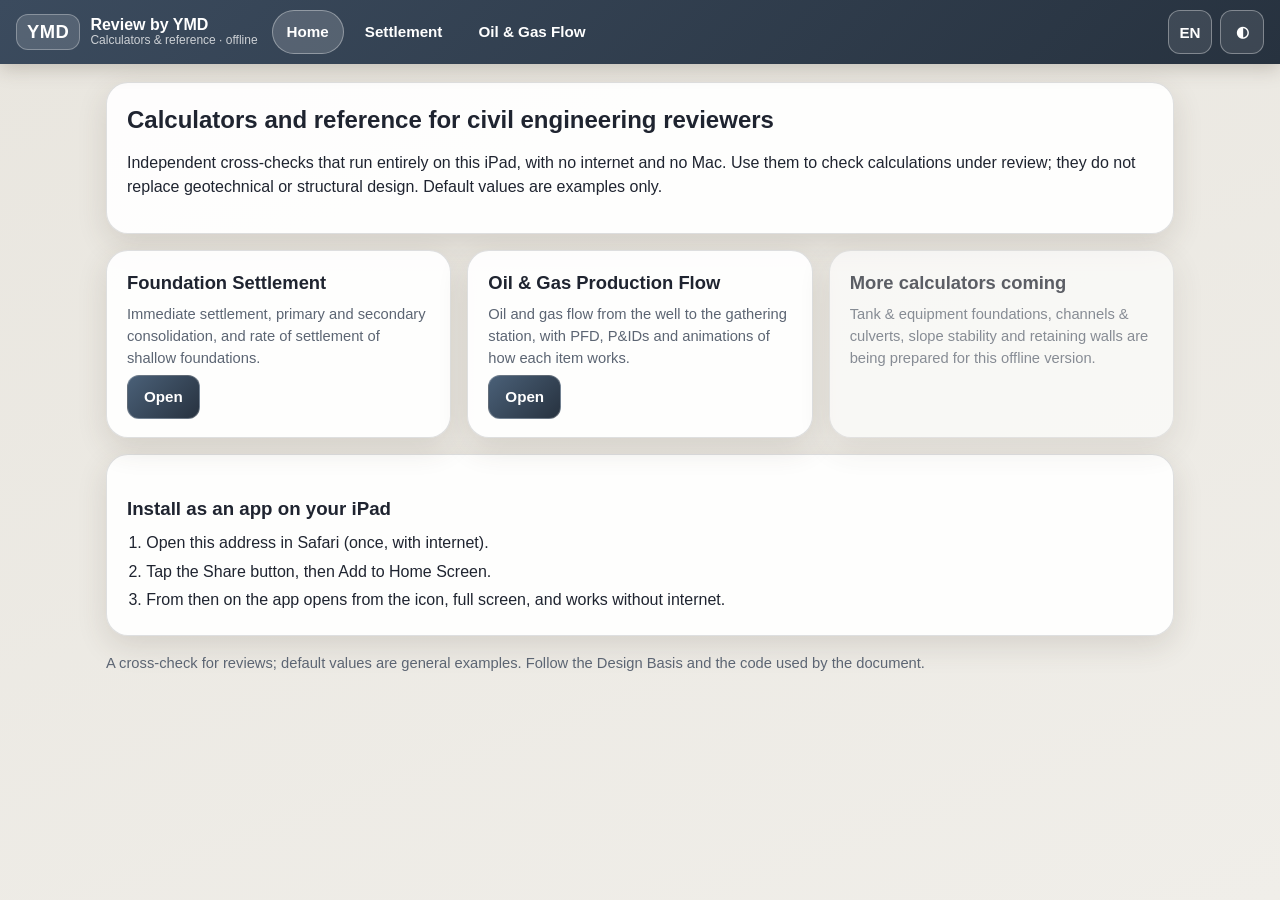
==== index.html @ f46e51da "Review by YMD · Kalkulator (iPad offline): Penurunan Pondasi dan Alur Produksi Migas App web offline" ====
<!doctype html>
<html lang="id">
<head>
<meta charset="utf-8">
<meta name="viewport" content="width=device-width, initial-scale=1, viewport-fit=cover">
<title>Review by YMD · Kalkulator</title>
<meta name="description" content="Kalkulator dan referensi teknik sipil untuk reviewer, berjalan offline di iPad.">
<meta name="theme-color" content="#27323F">
<meta name="apple-mobile-web-app-capable" content="yes">
<meta name="mobile-web-app-capable" content="yes">
<meta name="apple-mobile-web-app-title" content="YMD Kalkulator">
<meta name="apple-mobile-web-app-status-bar-style" content="default">
<link rel="manifest" href="manifest.webmanifest">
<link rel="apple-touch-icon" href="icons/apple-touch-icon.png">
<link rel="icon" type="image/png" href="icons/icon-192.png">
<link rel="stylesheet" href="css/app.css">
<link rel="stylesheet" href="css/flow.css">
</head>
<body>
<header class="top">
  <a class="brand" href="#/" aria-label="Review by YMD">
    <span class="mark">YMD</span><span class="bt"><b>Review by YMD</b><small id="sub"></small></span>
  </a>
  <nav id="nav" class="nav" aria-label="Menu"></nav>
  <div class="tools">
    <span id="offline" class="chip" hidden></span>
    <button id="btnLang" class="tb" type="button" aria-label="Bahasa / Language"></button>
    <button id="btnTheme" class="tb" type="button" aria-label="Tema / Theme"></button>
  </div>
</header>
<main id="app" tabindex="-1"></main>
<div id="toast" class="toast" role="status" hidden></div>
<noscript><p style="padding:24px">Aplikasi ini membutuhkan JavaScript.</p></noscript>
<script type="module" src="js/app.js"></script>
</body>
</html>
---- css/app.css ----
/* Review by YMD · Kalkulator (iPad offline). Palet: Cloud Dancer (terang) dan Midnight Slate (gelap), sama dengan aplikasi utama. Target sentuh minimal 44 px. */
:root {
  --bg1: #E9E6DF; --bg2: #F0EEE9; --card: rgba(255,255,255,.92); --cardsolid: #FFFFFF; --field: #ECE9E2; --ink: #1F2430; --muted: #5C6573;
  --accent: #3F5A75; --accent2: #223246; --btn1: #4A6078; --btn2: #27323F; --line: rgba(31,36,48,.14); --shadow: 70,60,45;
  --ok: #1a7f37; --bad: #b42318; --warnbg: #FFF4DB; --warnink: #6b4a00; --gold: #E3A857;
  color-scheme: light;
}
:root[data-theme="dark"] {
  --bg1: #0E1822; --bg2: #13202C; --card: rgba(26,38,51,.94); --cardsolid: #1A2633; --field: #243445; --ink: #E8EDF3; --muted: #9FB0C0;
  --accent: #8FD6DE; --accent2: #CFEFF3; --btn1: #1F808D; --btn2: #135A65; --line: rgba(232,237,243,.16); --shadow: 0,0,0;
  --ok: #4cc27a; --bad: #ff8a7a; --warnbg: #3a2f12; --warnink: #f3d58a;
  color-scheme: dark;
}
* { box-sizing: border-box; }
html { -webkit-text-size-adjust: 100%; }
body {
  margin: 0; min-height: 100vh; color: var(--ink); background: linear-gradient(160deg, var(--bg1), var(--bg2)) fixed;
  font: 16px/1.5 -apple-system, "SF Pro Text", "Helvetica Neue", Helvetica, Arial, sans-serif;
  padding-left: env(safe-area-inset-left); padding-right: env(safe-area-inset-right); padding-bottom: env(safe-area-inset-bottom);
}
main { max-width: 1100px; margin: 0 auto; padding: 18px 16px 48px; outline: none; }
h1 { font-size: 1.5rem; line-height: 1.25; margin: 4px 0 6px; }
h3 { margin: 1.2em 0 .4em; } h4 { margin: 1.4em 0 .5em; font-size: 1.05rem; }
a { color: var(--accent); }
.hint, .cap { color: var(--muted); font-size: .92rem; }
.cap { margin: .4em 0; }

/* kepala dan menu */
.top { position: sticky; top: 0; z-index: 20; display: flex; align-items: center; gap: 14px; padding: 10px 16px; padding-top: calc(10px + env(safe-area-inset-top));
  background: linear-gradient(135deg, #3B4B5E, #27323F); color: #fff; box-shadow: 0 4px 18px rgba(var(--shadow), .25); flex-wrap: wrap; }
.brand { display: flex; align-items: center; gap: 10px; color: #fff; text-decoration: none; min-height: 44px; }
.mark { font: 800 1.15rem/1 "Helvetica Neue", Helvetica, Arial, sans-serif; letter-spacing: .5px; padding: 8px 10px; border-radius: 12px; background: rgba(255,255,255,.14); border: 1px solid rgba(255,255,255,.3); }
.bt { display: flex; flex-direction: column; line-height: 1.15; } .bt small { opacity: .75; font-size: .75rem; }
.nav { display: flex; gap: 6px; flex: 1; flex-wrap: wrap; }
.nav a { color: #fff; text-decoration: none; padding: 0 14px; min-height: 44px; display: inline-flex; align-items: center; border-radius: 999px; border: 1px solid transparent; font-weight: 600; font-size: .95rem; }
.nav a.on { background: rgba(255,255,255,.16); border-color: rgba(255,255,255,.35); }
.emo { margin-right: .4em; }
.tools { display: flex; align-items: center; gap: 8px; }
.tb { min-width: 44px; min-height: 44px; border-radius: 12px; border: 1px solid rgba(255,255,255,.35); background: rgba(255,255,255,.1); color: #fff; font: 700 .9rem inherit; cursor: pointer; padding: 0 10px; }
.chip { font-size: .78rem; padding: 6px 10px; border-radius: 999px; background: rgba(255,255,255,.14); border: 1px solid rgba(255,255,255,.3); color: #fff; }

/* kartu */
.card { background: var(--card); border: 1px solid var(--line); border-radius: 22px; padding: 18px 20px; box-shadow: 0 10px 30px rgba(var(--shadow), .14); margin: 0 0 16px; }
.cards { display: grid; grid-template-columns: repeat(auto-fit, minmax(280px, 1fr)); gap: 16px; }
.tool { display: flex; flex-direction: column; gap: 6px; text-decoration: none; color: var(--ink); }
.tool b { font-size: 1.15rem; } .tool .go { margin-top: auto; align-self: flex-start; }
.soon { opacity: .7; }
.badge { display: inline-block; font-size: .72rem; padding: 2px 8px; border-radius: 999px; background: var(--field); color: var(--muted); margin-left: 6px; vertical-align: middle; }
.tips { margin: 0; padding-left: 1.2em; } .tips li { margin: .3em 0; }

/* tombol */
button, .btn { font: 600 .95rem -apple-system, "Helvetica Neue", Arial, sans-serif; min-height: 44px; border-radius: 12px; cursor: pointer; }
.pri, .btn { background: linear-gradient(135deg, var(--btn1), var(--btn2)); color: #fff; border: 1px solid rgba(255,255,255,.25); padding: 0 16px; text-decoration: none; display: inline-flex; align-items: center; }
.ghost { background: transparent; color: var(--ink); border: 1px solid var(--line); padding: 0 16px; margin-top: 14px; }
.btns { display: flex; flex-wrap: wrap; gap: 10px; }
.tabs { display: flex; gap: 8px; margin: 10px 0 14px; flex-wrap: wrap; }
.tab { background: var(--field); color: var(--ink); border: 1px solid var(--line); padding: 0 16px; }
.tab.on { background: linear-gradient(135deg, var(--btn1), var(--btn2)); color: #fff; border-color: transparent; }

/* formulir */
.grid { display: grid; grid-template-columns: repeat(auto-fit, minmax(210px, 1fr)); gap: 12px 16px; margin: 6px 0 10px; align-items: start; }
.fld { display: flex; flex-direction: column; gap: 4px; }
.fld .lb { font-size: .86rem; font-weight: 600; }
.fld .rg, .fld .hp { font-size: .74rem; color: var(--muted); line-height: 1.3; }
.fld.dis { opacity: .5; }
input[type=text], select { width: 100%; min-height: 44px; padding: 8px 12px; border-radius: 12px; border: 1px solid var(--line); background: var(--field); color: var(--ink); font-size: 1rem; }
input[type=text]:focus, select:focus { outline: 2px solid var(--accent); outline-offset: 1px; }
input.bad { outline: 2px solid var(--bad); }
.chk { display: flex; align-items: center; gap: 10px; min-height: 44px; font-weight: 600; font-size: .92rem; }
.chk input { width: 22px; height: 22px; accent-color: var(--accent); }
.seg { display: flex; border: 1px solid var(--line); border-radius: 12px; overflow: hidden; }
.segb { flex: 1; background: var(--field); color: var(--ink); border: 0; padding: 4px 8px; font-size: .84rem; }
.segb.on { background: linear-gradient(135deg, var(--btn1), var(--btn2)); color: #fff; }
details.layer, details.more { border: 1px solid var(--line); border-radius: 16px; padding: 4px 14px 10px; margin: 10px 0; background: var(--field); }
summary { cursor: pointer; font-weight: 700; min-height: 44px; display: flex; align-items: center; }

/* hasil */
.stickybar { position: sticky; top: calc(var(--hh, 64px) + 6px); z-index: 10; display: block; margin: 0 0 10px; padding: 10px 14px; border-radius: 14px; font-weight: 700; font-size: .92rem; text-decoration: none; color: var(--ink);
  background: var(--cardsolid); border: 1px solid var(--line); box-shadow: 0 6px 18px rgba(var(--shadow), .2); }
.stickybar.ok { border-color: var(--ok); } .stickybar.bad { border-color: var(--bad); }
.metrics { display: grid; grid-template-columns: repeat(auto-fit, minmax(150px, 1fr)); gap: 12px; margin: 10px 0; }
.metric { background: var(--field); border: 1px solid var(--line); border-radius: 16px; padding: 10px 14px; }
.ml { font-size: .8rem; color: var(--muted); line-height: 1.2; } .mv { font-size: 1.5rem; font-weight: 700; }
.tw { overflow-x: auto; margin: 6px 0 10px; -webkit-overflow-scrolling: touch; }
table { border-collapse: collapse; width: 100%; font-size: .9rem; }
th, td { text-align: left; padding: 7px 10px; border-bottom: 1px solid var(--line); vertical-align: top; }
th { background: var(--field); font-size: .82rem; white-space: nowrap; }
.two { display: grid; grid-template-columns: 3fr 2fr; gap: 18px; margin: 10px 0; align-items: start; }
.profile, .chart { width: 100%; height: auto; border-radius: 14px; border: 1px solid var(--line); display: block; }
.chart { background: var(--card); } .ch-bg { fill: var(--field); } .ch-grid { stroke: var(--line); stroke-width: 1; }
.ch-line { stroke: var(--accent); stroke-width: 2.6; fill: none; stroke-linejoin: round; }
.ch-tx { fill: var(--ink); font-size: 11px; } .ch-lb { fill: var(--ink); font-size: 12px; font-weight: 600; }
.err { background: rgba(180,35,24,.12); border: 1px solid var(--bad); color: var(--ink); border-radius: 14px; padding: 12px 16px; margin: 12px 0; }
.warn { background: var(--warnbg); color: var(--warnink); border-radius: 14px; padding: 12px 16px; margin: 10px 0; }
.info p, .info li { max-width: 78ch; } .intro { max-width: 80ch; }
.toast { position: fixed; left: 50%; bottom: calc(18px + env(safe-area-inset-bottom)); transform: translateX(-50%); background: #27323F; color: #fff; padding: 12px 18px; border-radius: 14px; z-index: 50; box-shadow: 0 8px 24px rgba(0,0,0,.35); }
.toast button { margin-left: 12px; min-height: 36px; background: var(--gold); color: #1F2430; border: 0; padding: 0 12px; }

@media (max-width: 900px) { .bt small, .chip { display: none; } .nav a { padding: 0 11px; font-size: .9rem; } }
@media (max-width: 860px) { .two { grid-template-columns: 1fr; } }
@media (max-width: 700px) { .top { gap: 8px; } .nav { order: 3; flex-basis: 100%; } }
@media print {
  .top, .tabs, .btns, .toast, .ghost { display: none !important; }
  body { background: #fff; color: #000; } .card, .metric { box-shadow: none; }
  :root { --card: #fff; --field: #f3f3f3; --ink: #000; --line: #ccc; }
}
@media (prefers-reduced-motion: reduce) { * { animation: none !important; transition: none !important; } }
---- css/flow.css ----
.ymd-flow{position:relative;border-radius:24px;margin:0 0 16px;background:var(--cardsolid);color:var(--ink);box-shadow:0 14px 40px rgba(var(--shadow),.28);
  border:1px solid rgba(255,255,255,.7);padding:18px 0 14px;text-align:left}
.ymd-flow h2{margin:0 0 6px;padding:0 24px;font-size:1.35rem;line-height:1.25;color:var(--ink)}
.ymd-flow .lead{margin:0;padding:0 24px 12px;font-size:1rem;line-height:1.55;opacity:.92}
.ymd-flow .stage{position:relative;line-height:0;margin:4px 14px 0}
.ymd-flow .stage img.art{display:block;width:100%;height:auto;border-radius:16px;user-select:none;-webkit-user-drag:none}
.ymd-flow .hl{position:absolute;pointer-events:none;border:3px dashed var(--hl);border-radius:14px;background:rgba(255,255,255,.10);box-shadow:0 0 0 3px rgba(255,255,255,.35),0 0 18px var(--hl);
  transition:left .22s ease,top .22s ease,width .22s ease,height .22s ease,opacity .18s ease}
.ymd-flow .hl[hidden]{display:block;opacity:0}
.ymd-flow .dot,.ymd-flow .chip{font:700 12.5px/1 "Helvetica Neue",Helvetica,Arial,sans-serif;border:2.5px solid var(--dfg);background:var(--dbg);color:var(--dtx);cursor:pointer;padding:0;
  box-shadow:0 2px 6px rgba(0,0,0,.30);transition:transform .15s ease,background .15s ease,color .15s ease}
.ymd-flow .dot{position:absolute;transform:translate(-50%,-50%);width:26px;height:26px;border-radius:50%}
.ymd-flow .dot:hover,.ymd-flow .dot:focus-visible{transform:translate(-50%,-50%) scale(1.2)}
.ymd-flow .dot.on,.ymd-flow .chip.on{background:var(--son);color:var(--sfg);border-color:var(--dfg)}
.ymd-flow .dot.on::after{content:"";position:absolute;inset:-7px;border-radius:50%;border:2px solid var(--hl);animation:ymd-flow-ping 1.6s ease-out infinite}
@keyframes ymd-flow-ping{from{transform:scale(.75);opacity:1}to{transform:scale(1.35);opacity:0}}
.ymd-flow button:focus-visible{outline:3px solid var(--hl);outline-offset:2px}
.ymd-flow .chips{display:flex;flex-wrap:wrap;align-items:center;gap:8px 18px;padding:10px 22px 4px;line-height:1.2}
.ymd-flow .hint{font-size:.9rem;opacity:.8;flex:1 1 100%}
.ymd-flow .grp{display:flex;flex-wrap:wrap;align-items:center;gap:6px}
.ymd-flow .grp b{font-size:.82rem;letter-spacing:.02em;margin-right:2px}
.ymd-flow .chip{width:30px;height:30px;border-radius:50%;font-size:13px}
.ymd-flow .chip:hover{transform:scale(1.12)}
.ymd-flow .tour,.ymd-flow .nav{font:600 .9rem "Helvetica Neue",Helvetica,Arial,sans-serif;border-radius:999px;border:1px solid rgba(128,128,128,.45);background:transparent;color:var(--ink);cursor:pointer;padding:7px 14px}
.ymd-flow .tour{background:var(--dbg);color:var(--dtx);border-color:var(--dfg);box-shadow:0 2px 6px rgba(0,0,0,.25)}
.ymd-flow .tour:hover,.ymd-flow .nav:hover:not(:disabled){background:rgba(128,128,128,.18)}
.ymd-flow .nav:disabled{opacity:.35;cursor:default}
.ymd-flow .panel{margin:12px 16px 4px;padding:16px 20px 16px;border-radius:18px;background:var(--field);border-left:6px solid var(--hl);line-height:1.5;
  box-shadow:0 6px 18px rgba(var(--shadow),.16);animation:ymd-flow-in .25s ease both;scroll-margin-top:72px}
.ymd-flow .panel[hidden]{display:none}
@keyframes ymd-flow-in{from{opacity:0;transform:translateY(8px)}to{opacity:1;transform:none}}
.ymd-flow .ph{display:flex;align-items:center;flex-wrap:wrap;gap:10px 12px}
.ymd-flow .num{flex:none;display:grid;place-items:center;width:38px;height:38px;border-radius:50%;background:var(--son);color:var(--sfg);font-weight:700;font-size:16px}
.ymd-flow .tt{flex:1 1 220px;min-width:0}
.ymd-flow .tt h3{margin:0;padding:0;font-size:1.3rem;line-height:1.2;color:var(--ink)}
.ymd-flow .tt .al{font-size:.88rem;opacity:.75;font-style:italic}
.ymd-flow .x{width:32px;height:32px;border-radius:50%;border:1px solid rgba(128,128,128,.45);background:transparent;color:var(--ink);cursor:pointer;font-size:15px;line-height:1;padding:0}
.ymd-flow .x:hover{background:rgba(128,128,128,.18)}
.ymd-flow .gist{margin:12px 0 4px;font-size:1.04rem;font-weight:600}
.ymd-flow .cols{display:grid;grid-template-columns:minmax(0,1.65fr) minmax(0,1fr);gap:20px;margin-top:12px;align-items:start}
.ymd-flow figure{margin:0}
.ymd-flow figure img{display:block;width:100%;height:auto;border-radius:14px;background:var(--cardsolid);border:1px solid rgba(128,128,128,.3)}
.ymd-flow figcaption{font-size:.82rem;opacity:.7;margin:5px 2px 8px}
.ymd-flow h4{margin:14px 0 6px;padding:0;font-size:.98rem;color:var(--ink)}
.ymd-flow h4:first-child{margin-top:0}
.ymd-flow p.story{margin:0 0 4px;font-size:.98rem}
.ymd-flow ol,.ymd-flow ul{margin:0;padding-left:1.25rem}
.ymd-flow li{margin:0 0 5px;font-size:.95rem}
.ymd-flow ol.steps{list-style:none;padding-left:0;counter-reset:st}
.ymd-flow ol.steps li{counter-increment:st;position:relative;padding-left:32px;min-height:24px}
.ymd-flow ol.steps li::before{content:counter(st);position:absolute;left:0;top:0;width:23px;height:23px;border-radius:50%;background:var(--dbg);color:var(--dtx);display:grid;place-items:center;font-weight:700;font-size:12.5px}
.ymd-flow ul.parts{list-style:none;padding-left:0;margin:0}
.ymd-flow ul.parts li{display:flex;gap:8px;align-items:flex-start;font-size:.9rem}
.ymd-flow ul.parts .lt{flex:none;display:grid;place-items:center;width:22px;height:22px;border-radius:50%;background:var(--dbg);color:var(--dtx);font-weight:700;font-size:12px;margin-top:1px}
.ymd-flow .io{display:grid;grid-template-columns:max-content 1fr;gap:4px 12px;margin-top:6px;font-size:.93rem}
.ymd-flow .io dt{font-weight:700;opacity:.85}
.ymd-flow .io dd{margin:0}
.ymd-flow .more{display:grid;grid-template-columns:repeat(auto-fit,minmax(260px,1fr));gap:4px 22px;margin-top:6px}
.ymd-flow .note{margin-top:10px;font-size:.92rem;padding:8px 12px;border-radius:12px;background:rgba(128,128,128,.14)}
.ymd-flow .calc{display:flex;flex-wrap:wrap;gap:8px;margin-top:12px}
.ymd-flow .calc button{font:600 .9rem "Helvetica Neue",Helvetica,Arial,sans-serif;border-radius:999px;border:1px solid var(--dfg);background:var(--dbg);color:var(--dtx);cursor:pointer;padding:7px 14px}
.ymd-flow .diag{margin:6px 16px 14px;padding:14px 16px 12px;border-radius:18px;background:var(--field);border:1px solid rgba(128,128,128,.25);line-height:1.5;text-align:left}
.ymd-flow .diag h3{margin:0 0 4px;padding:0;font-size:1.12rem;color:var(--ink)}
.ymd-flow .diag .dintro{margin:0 0 10px;font-size:.95rem;opacity:.9}
.ymd-flow .dtabs{display:flex;flex-wrap:wrap;gap:8px;margin-bottom:10px}
.ymd-flow .dtab{font:600 .9rem "Helvetica Neue",Helvetica,Arial,sans-serif;border-radius:999px;border:1px solid rgba(128,128,128,.5);background:transparent;color:var(--ink);cursor:pointer;padding:7px 16px}
.ymd-flow .dtab:hover{background:rgba(128,128,128,.18)}
.ymd-flow .dtab.on{background:var(--son);color:var(--sfg);border-color:var(--son)}
.ymd-flow .diag figure{margin:0}
.ymd-flow .diag figure img{display:block;width:100%;height:auto;border-radius:12px;border:1px solid rgba(128,128,128,.35)}
.ymd-flow .diag .blurb{margin:8px 2px 4px;font-size:.93rem}
.ymd-flow .diag details{margin-top:8px;border-radius:12px;background:rgba(128,128,128,.10);padding:6px 12px}
.ymd-flow .diag summary{cursor:pointer;font-weight:700;font-size:.95rem;padding:3px 0}
.ymd-flow .diag table{width:100%;border-collapse:collapse;font-size:.88rem;margin:6px 0 4px}
.ymd-flow .diag th,.ymd-flow .diag td{text-align:left;padding:5px 8px;border-bottom:1px solid rgba(128,128,128,.25);vertical-align:top}
.ymd-flow .diag th{font-size:.8rem;opacity:.75}
.ymd-flow .diag td.tg{font-weight:700;white-space:nowrap}
.ymd-flow .diag .go{font:700 .78rem "Helvetica Neue",Helvetica,Arial,sans-serif;width:26px;height:26px;border-radius:50%;border:2px solid var(--dfg);background:var(--dbg);color:var(--dtx);cursor:pointer;margin-right:4px;padding:0}
.ymd-flow .diag ul{margin:6px 0 2px;padding-left:1.2rem}
.ymd-flow .diag li{font-size:.9rem;margin:0 0 4px}
.ymd-flow .diag .dnote{margin:6px 2px 0;font-size:.82rem;opacity:.7;font-style:italic}
.ymd-flow .disc{margin:10px 24px 0;font-size:.82rem;opacity:.7;font-style:italic}
@media (max-width:1000px){.ymd-flow .cols{grid-template-columns:1fr}}
@media (max-width:760px){.ymd-flow .diag{margin:6px 8px 12px;padding:10px 10px}.ymd-flow .diag table{display:block;overflow-x:auto}.ymd-flow h2,.ymd-flow .lead{padding-left:16px;padding-right:16px}.ymd-flow .dot{width:22px;height:22px;font-size:11px}.ymd-flow .chips{padding:8px 12px 2px}
  .ymd-flow .panel{margin:10px 8px 4px;padding:12px 12px}.ymd-flow .io{grid-template-columns:1fr}}
@media (max-width:560px){.ymd-flow .dot{width:18px;height:18px;font-size:9.5px;border-width:2px}.ymd-flow .dot.on::after{inset:-5px}.ymd-flow .grp b{flex:1 1 100%}.ymd-flow .chip{width:32px;height:32px}.ymd-flow .stage{margin:4px 8px 0}}
@media (pointer:coarse){.ymd-flow .dot::before{content:"";position:absolute;inset:-9px}.ymd-flow .chip{width:44px;height:44px}.ymd-flow .tour,.ymd-flow .nav,.ymd-flow .calc button{min-height:44px}}
@media (prefers-reduced-motion:reduce){.ymd-flow .hl,.ymd-flow .panel,.ymd-flow .dot,.ymd-flow .chip{animation:none !important;transition:none !important}.ymd-flow .dot.on::after{display:none}}
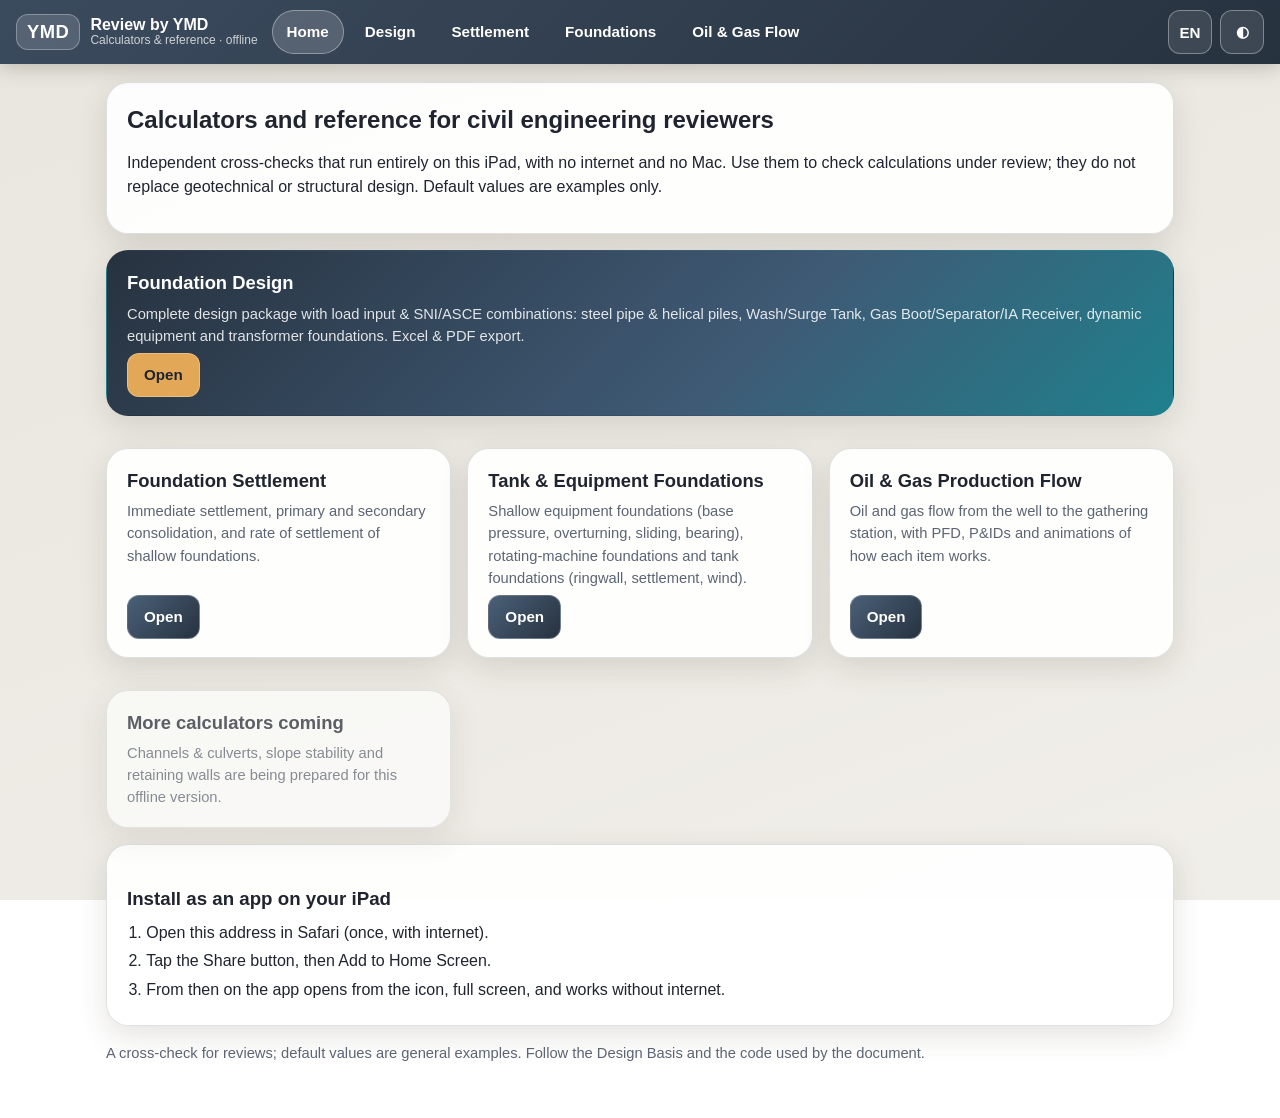
==== commit bfbf68f5: "Tambah modul Desain Pondasi: tiang, tangki, vessel, dinamis, trafo + ekspor Excel/PDF Paket desain b" ====
--- a/index.html
+++ b/index.html
@@ -15,6 +15,7 @@
 <link rel="icon" type="image/png" href="icons/icon-192.png">
 <link rel="stylesheet" href="css/app.css">
 <link rel="stylesheet" href="css/flow.css">
+<link rel="stylesheet" href="css/desain.css">
 </head>
 <body>
 <header class="top">
--- a/css/app.css
+++ b/css/app.css
@@ -45,6 +45,8 @@
 .tool { display: flex; flex-direction: column; gap: 6px; text-decoration: none; color: var(--ink); }
 .tool b { font-size: 1.15rem; } .tool .go { margin-top: auto; align-self: flex-start; }
 .soon { opacity: .7; }
+.tool.feature { grid-column: 1 / -1; background: linear-gradient(135deg, #27323F, #3F5A75 60%, #1F808D); color: #fff; border-color: transparent; }
+.tool.feature .hint { color: rgba(255,255,255,.86); } .tool.feature .go { background: #E3A857; color: #1F2430; }
 .badge { display: inline-block; font-size: .72rem; padding: 2px 8px; border-radius: 999px; background: var(--field); color: var(--muted); margin-left: 6px; vertical-align: middle; }
 .tips { margin: 0; padding-left: 1.2em; } .tips li { margin: .3em 0; }
 
@@ -92,6 +94,7 @@
 .ch-tx { fill: var(--ink); font-size: 11px; } .ch-lb { fill: var(--ink); font-size: 12px; font-weight: 600; }
 .err { background: rgba(180,35,24,.12); border: 1px solid var(--bad); color: var(--ink); border-radius: 14px; padding: 12px 16px; margin: 12px 0; }
 .warn { background: var(--warnbg); color: var(--warnink); border-radius: 14px; padding: 12px 16px; margin: 10px 0; }
+.note { background: var(--field); border: 1px solid var(--line); border-radius: 14px; padding: 12px 16px; margin: 10px 0; }
 .info p, .info li { max-width: 78ch; } .intro { max-width: 80ch; }
 .toast { position: fixed; left: 50%; bottom: calc(18px + env(safe-area-inset-bottom)); transform: translateX(-50%); background: #27323F; color: #fff; padding: 12px 18px; border-radius: 14px; z-index: 50; box-shadow: 0 8px 24px rgba(0,0,0,.35); }
 .toast button { margin-left: 12px; min-height: 36px; background: var(--gold); color: #1F2430; border: 0; padding: 0 12px; }
--- a/css/desain.css
+++ b/css/desain.css
@@ -0,0 +1,253 @@
+/* Modul Desain Pondasi — gaya & gerak. Memakai token warna app.css (terang: Cloud Dancer, gelap: Midnight Slate). Animasi dimatikan oleh prefers-reduced-motion di app.css. */
+:root { --dz-ok: #1a7f37; --dz-warn: #c27803; --dz-bad: #b42318; --dz-ease: cubic-bezier(.2,.8,.2,1); --dz-r: 20px; --dz-glow: rgba(227,168,87,.35); }
+:root[data-theme="dark"] { --dz-ok: #4cc27a; --dz-warn: #f0b44c; --dz-bad: #ff8a7a; --dz-glow: rgba(143,214,222,.25); }
+
+/* gerak masuk */
+.dz-in { opacity: 0; transform: translateY(14px) scale(.995); transition: opacity .55s var(--dz-ease), transform .55s var(--dz-ease); transition-delay: calc(var(--i, 0) * 60ms); }
+.dz-in.on { opacity: 1; transform: none; }
+@media print { .dz-in { opacity: 1 !important; transform: none !important; } }
+
+/* hub */
+.dz-hero { position: relative; overflow: hidden; border-radius: 28px; padding: 30px 28px 26px; margin: 4px 0 14px; color: #fff; background: linear-gradient(135deg, #27323F 0%, #3F5A75 55%, #1F808D 100%); box-shadow: 0 18px 46px rgba(var(--shadow), .32); }
+.dz-hero-bg i { position: absolute; border-radius: 50%; filter: blur(30px); opacity: .55; animation: dz-blob 14s ease-in-out infinite alternate; }
+.dz-hero-bg i:nth-child(1) { width: 300px; height: 300px; background: #E3A857; right: -60px; top: -90px; }
+.dz-hero-bg i:nth-child(2) { width: 240px; height: 240px; background: #8FD6DE; left: 30%; bottom: -140px; animation-delay: -4s; }
+.dz-hero-bg i:nth-child(3) { width: 180px; height: 180px; background: #b9a3ff; left: -60px; top: 20px; opacity: .35; animation-delay: -8s; }
+@keyframes dz-blob { from { transform: translate(0, 0) scale(1); } to { transform: translate(40px, 24px) scale(1.15); } }
+.dz-hero-tx { position: relative; max-width: 760px; }
+.dz-hero h1 { font-size: 1.9rem; margin: 6px 0 8px; letter-spacing: -.01em; }
+.dz-hero p { opacity: .92; margin: 0 0 12px; line-height: 1.55; }
+.dz-kicker { display: inline-block; font-size: .74rem; font-weight: 800; letter-spacing: .12em; text-transform: uppercase; padding: 5px 10px; border-radius: 999px; background: rgba(255,255,255,.14); border: 1px solid rgba(255,255,255,.28); }
+.dz-chips { display: flex; flex-wrap: wrap; gap: 6px; margin: 8px 0 2px; }
+.dz-chip { font-size: .76rem; font-weight: 600; padding: 4px 10px; border-radius: 999px; background: var(--field); border: 1px solid var(--line); color: var(--ink); }
+.dz-hero .dz-chip { background: rgba(255,255,255,.12); border-color: rgba(255,255,255,.3); color: #fff; }
+.dz-hub-bar { display: flex; justify-content: flex-end; margin: 0 0 10px; }
+.dz-hub { display: grid; grid-template-columns: repeat(auto-fit, minmax(300px, 1fr)); gap: 14px; margin-bottom: 16px; }
+.dz-card { position: relative; display: flex; flex-direction: column; gap: 8px; padding: 20px 20px 18px; border-radius: var(--dz-r); text-decoration: none; color: var(--ink); background: var(--card);
+  border: 1px solid var(--line); box-shadow: 0 10px 28px rgba(var(--shadow), .14); transition: transform .35s var(--dz-ease), box-shadow .35s var(--dz-ease), border-color .35s, opacity .55s var(--dz-ease); overflow: hidden; }
+.dz-card::after { content: ""; position: absolute; inset: 0; background: linear-gradient(115deg, transparent 30%, var(--dz-glow) 50%, transparent 70%); transform: translateX(-120%); transition: transform .9s var(--dz-ease); pointer-events: none; }
+.dz-card:hover, .dz-card:focus-visible { transform: translateY(-4px); box-shadow: 0 18px 40px rgba(var(--shadow), .24); border-color: var(--accent); }
+.dz-card:hover::after { transform: translateX(120%); }
+.dz-card-ic { width: 56px; height: 56px; display: grid; place-items: center; font-size: 1.8rem; border-radius: 18px; background: linear-gradient(135deg, var(--field), var(--card)); border: 1px solid var(--line); animation: dz-float 5s ease-in-out infinite; animation-delay: calc(var(--i, 0) * -.9s); }
+@keyframes dz-float { 0%, 100% { transform: translateY(0) rotate(0); } 50% { transform: translateY(-5px) rotate(-3deg); } }
+.dz-card b { font-size: 1.12rem; line-height: 1.25; }
+.dz-card-tx { color: var(--muted); font-size: .9rem; line-height: 1.45; }
+.dz-card-codes { display: flex; flex-wrap: wrap; gap: 5px; margin-top: 2px; }
+.dz-card-codes span { font-size: .7rem; font-weight: 700; padding: 3px 8px; border-radius: 8px; background: var(--field); color: var(--muted); }
+.dz-go { margin-top: auto; align-self: flex-start; font-weight: 700; font-size: .9rem; padding: 9px 14px; border-radius: 12px; color: #fff; background: linear-gradient(135deg, var(--btn1), var(--btn2)); transition: transform .3s var(--dz-ease); }
+.dz-card:hover .dz-go { transform: translateX(4px); }
+.dz-foot { text-align: center; color: var(--muted); font-size: .82rem; margin: 22px 0 6px; }
+
+/* kepala modul */
+.dz-head { margin: 2px 0 8px; }
+.dz-crumb { display: flex; align-items: center; gap: 12px; flex-wrap: wrap; margin-bottom: 10px; }
+.dz-crumb > a { font-weight: 700; text-decoration: none; padding: 8px 12px; border-radius: 12px; background: var(--field); border: 1px solid var(--line); color: var(--ink); min-height: 40px; display: inline-flex; align-items: center; }
+.dz-switch { display: flex; gap: 6px; overflow-x: auto; -webkit-overflow-scrolling: touch; scrollbar-width: none; padding: 2px; }
+.dz-switch::-webkit-scrollbar { display: none; }
+.dz-sw { white-space: nowrap; text-decoration: none; color: var(--ink); font-size: .84rem; font-weight: 600; padding: 8px 12px; border-radius: 999px; border: 1px solid var(--line); background: var(--card); transition: background .25s, color .25s, transform .25s; min-height: 40px; display: inline-flex; align-items: center; }
+.dz-sw:hover { transform: translateY(-1px); }
+.dz-sw.on { background: linear-gradient(135deg, var(--btn1), var(--btn2)); color: #fff; border-color: transparent; }
+.dz-ttl { display: flex; gap: 14px; align-items: center; }
+.dz-ttl-ic { width: 54px; height: 54px; flex: 0 0 54px; display: grid; place-items: center; font-size: 1.7rem; border-radius: 16px; background: var(--card); border: 1px solid var(--line); box-shadow: 0 8px 22px rgba(var(--shadow), .15); }
+.dz-ttl h1 { margin: 0; font-size: 1.5rem; }
+.dz-codes { margin: 2px 0 0; color: var(--muted); font-size: .8rem; }
+
+/* status & alat */
+.dz-status { position: sticky; top: calc(var(--hh, 64px) + 6px); z-index: 12; display: flex; align-items: center; gap: 10px; flex-wrap: wrap; margin: 10px 0; padding: 10px 14px; border-radius: 16px; text-decoration: none; color: var(--ink);
+  background: var(--cardsolid); border: 1px solid var(--line); box-shadow: 0 8px 22px rgba(var(--shadow), .2); }
+.dz-status.ok { border-color: var(--dz-ok); } .dz-status.bad { border-color: var(--dz-bad); }
+.dz-status .dz-ur { font-size: 1.05rem; padding: 2px 8px; }
+.dz-status.flash { animation: dz-flash .7s var(--dz-ease); }
+@keyframes dz-flash { 0% { box-shadow: 0 0 0 0 var(--dz-glow); } 60% { box-shadow: 0 0 0 10px transparent; } }
+.dz-gov { flex: 1; font-size: .86rem; font-weight: 600; min-width: 200px; }
+.dz-pill { display: inline-flex; align-items: center; font-size: .76rem; font-weight: 800; padding: 4px 10px; border-radius: 999px; background: var(--field); color: var(--ink); letter-spacing: .02em; }
+.dz-pill.ok { background: color-mix(in srgb, var(--dz-ok) 16%, transparent); color: var(--dz-ok); }
+.dz-pill.bad { background: color-mix(in srgb, var(--dz-bad) 16%, transparent); color: var(--dz-bad); }
+.dz-tools { display: flex; justify-content: space-between; align-items: center; gap: 10px; flex-wrap: wrap; margin: 0 0 10px; }
+.dz-jump { display: flex; gap: 6px; flex-wrap: wrap; }
+.dz-jb { background: var(--field); border: 1px solid var(--line); color: var(--ink); padding: 0 12px; min-height: 40px; font-size: .84rem; }
+.dz-units { display: flex; align-items: center; gap: 6px; background: var(--card); border: 1px solid var(--line); border-radius: 14px; padding: 4px; }
+.dz-units .lb { font-size: .78rem; font-weight: 700; color: var(--muted); padding: 0 6px; }
+.dz-ub { border: 0; background: transparent; color: var(--ink); padding: 0 12px; min-height: 36px; font-size: .84rem; border-radius: 10px; transition: background .25s, color .25s; }
+.dz-ub.on { background: linear-gradient(135deg, var(--btn1), var(--btn2)); color: #fff; }
+
+/* seksi formulir */
+.dz-sec { background: var(--card); border: 1px solid var(--line); border-radius: var(--dz-r); padding: 2px 16px 12px; margin: 0 0 12px; box-shadow: 0 8px 24px rgba(var(--shadow), .1); }
+.dz-sec > summary { display: flex; align-items: center; gap: 10px; min-height: 52px; font-weight: 800; list-style: none; cursor: pointer; }
+.dz-sec > summary::-webkit-details-marker { display: none; }
+.dz-sec > summary::after { content: "▾"; margin-left: auto; color: var(--muted); transition: transform .3s var(--dz-ease); }
+.dz-sec:not([open]) > summary::after { transform: rotate(-90deg); }
+.dz-ico { width: 32px; height: 32px; display: grid; place-items: center; border-radius: 10px; background: var(--field); font-size: 1rem; }
+.dz-st { font-size: 1rem; }
+.dz-badge { font-size: .72rem; font-weight: 800; padding: 3px 9px; border-radius: 999px; background: var(--field); color: var(--muted); margin-left: 4px; }
+.dz-sec[open] > *:not(summary) { animation: dz-open .4s var(--dz-ease); }
+@keyframes dz-open { from { opacity: 0; transform: translateY(-6px); } to { opacity: 1; transform: none; } }
+.dz-note { color: var(--muted); font-size: .86rem; margin: 2px 0 8px; line-height: 1.45; }
+.dz-sub { font-size: .78rem; font-weight: 800; letter-spacing: .06em; text-transform: uppercase; color: var(--muted); margin: 12px 0 2px; }
+.dz-grid { display: grid; grid-template-columns: repeat(auto-fill, minmax(196px, 1fr)); gap: 10px 14px; margin: 6px 0 4px; align-items: start; }
+.dz-f { display: flex; flex-direction: column; gap: 4px; min-width: 0; }
+.dz-f.wide { grid-column: 1 / -1; }
+.dz-f .lb { font-size: .82rem; font-weight: 650; line-height: 1.25; }
+.dz-f .hp { font-size: .72rem; color: var(--muted); line-height: 1.3; }
+.dz-f.chk { flex-direction: row; align-items: center; gap: 10px; min-height: 44px; }
+.dz-f.chk input { width: 22px; height: 22px; accent-color: var(--accent); flex: 0 0 22px; }
+.dz-in-row { display: flex; align-items: stretch; border-radius: 12px; overflow: hidden; border: 1px solid var(--line); background: var(--field); transition: box-shadow .25s, border-color .25s; }
+.dz-in-row:focus-within { border-color: var(--accent); box-shadow: 0 0 0 3px var(--dz-glow); }
+.dz-in-row input { border: 0 !important; border-radius: 0 !important; background: transparent !important; outline: none !important; min-width: 0; flex: 1; }
+.dz-in-row input.bad { box-shadow: inset 0 0 0 2px var(--bad); }
+.dz-unit { display: flex; align-items: center; padding: 0 10px; font-size: .78rem; font-weight: 700; color: var(--muted); background: color-mix(in srgb, var(--line) 40%, transparent); white-space: nowrap; }
+.dz-seg { display: flex; flex-wrap: wrap; gap: 4px; padding: 4px; border-radius: 14px; background: var(--field); border: 1px solid var(--line); }
+.dz-segb { flex: 1 1 auto; border: 0; background: transparent; color: var(--ink); font-size: .84rem; padding: 0 12px; min-height: 38px; border-radius: 10px; transition: background .3s var(--dz-ease), color .3s, transform .2s; }
+.dz-segb:active { transform: scale(.97); }
+.dz-segb.on { background: linear-gradient(135deg, var(--btn1), var(--btn2)); color: #fff; box-shadow: 0 4px 12px rgba(var(--shadow), .25); }
+
+/* tabel editor */
+.dz-tbl-wrap { overflow-x: auto; -webkit-overflow-scrolling: touch; margin: 8px 0; }
+.dz-edit { border-collapse: separate; border-spacing: 0 6px; width: 100%; min-width: 640px; }
+.dz-edit th { background: none; font-size: .74rem; color: var(--muted); text-align: left; padding: 0 6px; white-space: normal; }
+.dz-edit td { padding: 0 4px; border: 0; vertical-align: middle; }
+.dz-edit input, .dz-edit select { min-height: 40px; padding: 6px 8px; font-size: .9rem; }
+.dz-zz { font-size: .76rem; color: var(--muted); white-space: nowrap; }
+.dz-x { min-height: 40px; min-width: 40px; border-radius: 10px; border: 1px solid var(--line); background: var(--field); color: var(--muted); }
+.dz-x:disabled { opacity: .35; }
+.dz-add { margin-top: 6px; background: transparent; border: 1px dashed var(--accent); color: var(--accent); padding: 0 14px; min-height: 42px; }
+
+/* kombinasi */
+.dz-cmb-head { display: flex; gap: 6px; flex-wrap: wrap; margin: 4px 0 6px; }
+.dz-tw { overflow-x: auto; -webkit-overflow-scrolling: touch; margin: 6px 0 10px; border-radius: 14px; border: 1px solid var(--line); }
+.dz-cmb { font-size: .84rem; min-width: 760px; }
+.dz-cmb td, .dz-cmb th { padding: 6px 8px; vertical-align: middle; }
+.dz-cmb tr.dim { opacity: .45; }
+.dz-code { font-weight: 800; font-family: ui-monospace, Menlo, monospace; }
+.dz-fac { display: flex; flex-wrap: wrap; gap: 4px; align-items: center; }
+.dz-fi { display: inline-flex; align-items: center; border: 1px solid var(--line); border-radius: 9px; overflow: hidden; background: var(--field); }
+.dz-fi input { width: 52px; min-height: 32px; padding: 2px 6px; border: 0; border-radius: 0; font-size: .82rem; background: transparent; }
+.dz-fi span { font-size: .74rem; font-weight: 800; padding: 0 6px; color: var(--muted); }
+.dz-ev { font-size: .74rem; font-weight: 700; color: var(--accent); }
+.dz-ref { font-size: .74rem; color: var(--muted); }
+.dz-n { text-align: right; font-weight: 800; }
+
+/* hasil */
+.dz-h2 { font-size: 1.35rem; margin: 18px 0 8px; }
+.dz-h3 { font-size: 1.05rem; margin: 18px 0 8px; }
+.dz-hero2 { display: grid; grid-template-columns: 1fr; gap: 12px; align-items: start; }
+.dz-fig { background: var(--card); border: 1px solid var(--line); border-radius: var(--dz-r); padding: 10px; box-shadow: 0 10px 28px rgba(var(--shadow), .14); }
+.dz-figtabs { display: flex; gap: 6px; flex-wrap: wrap; margin: 0 0 8px; }
+.dz-figtabs:empty { display: none; }
+.dz-ft { background: var(--field); border: 1px solid var(--line); color: var(--ink); padding: 0 12px; min-height: 36px; font-size: .82rem; }
+.dz-ft.on { background: linear-gradient(135deg, var(--btn1), var(--btn2)); color: #fff; border-color: transparent; }
+.dz-figwrap { animation: dz-open .45s var(--dz-ease); }
+.dz-figwrap.small svg { max-width: 560px; margin: 0 auto; }
+.dz-svg { width: 100%; height: auto; display: block; border-radius: 14px; }
+.dz-cap { color: var(--muted); font-size: .8rem; margin: 6px 4px 0; }
+.dz-metrics { display: grid; grid-template-columns: repeat(auto-fit, minmax(160px, 1fr)); gap: 10px; }
+.dz-metric { background: var(--card); border: 1px solid var(--line); border-radius: 16px; padding: 12px 14px; box-shadow: 0 6px 18px rgba(var(--shadow), .1); position: relative; overflow: hidden; }
+.dz-metric::before { content: ""; position: absolute; left: 0; top: 0; bottom: 0; width: 4px; background: linear-gradient(var(--gold), var(--accent)); }
+.dz-metric .ml { font-size: .76rem; color: var(--muted); line-height: 1.2; }
+.dz-metric .mv { font-size: 1.35rem; font-weight: 800; margin-top: 4px; font-variant-numeric: tabular-nums; letter-spacing: -.01em; word-break: break-word; }
+.dz-chkhead { display: flex; align-items: center; justify-content: space-between; gap: 10px; margin: 16px 0 6px; }
+.dz-chkhead h3 { margin: 0; }
+.dz-filter { background: var(--field); border: 1px solid var(--line); color: var(--ink); padding: 0 12px; min-height: 38px; font-size: .82rem; }
+.dz-filter.on { border-color: var(--dz-bad); color: var(--dz-bad); }
+.dz-checks { display: grid; grid-template-columns: repeat(auto-fit, minmax(330px, 1fr)); gap: 12px; }
+.dz-cgrp { background: var(--card); border: 1px solid var(--line); border-radius: var(--dz-r); padding: 12px 14px; box-shadow: 0 8px 22px rgba(var(--shadow), .1); }
+.dz-cgh { display: flex; justify-content: space-between; align-items: center; gap: 8px; margin-bottom: 6px; }
+.dz-cgh b { font-size: .92rem; }
+.dz-chk { padding: 9px 0 10px; border-top: 1px solid var(--line); animation: dz-row .5s var(--dz-ease) both; animation-delay: calc(var(--j, 0) * 35ms); }
+@keyframes dz-row { from { opacity: 0; transform: translateX(-8px); } to { opacity: 1; transform: none; } }
+.dz-chk-top { display: flex; gap: 8px; align-items: flex-start; }
+.dz-dot { width: 9px; height: 9px; border-radius: 50%; margin-top: 6px; flex: 0 0 9px; background: var(--dz-ok); }
+.dz-chk.bad .dz-dot { background: var(--dz-bad); box-shadow: 0 0 0 0 var(--dz-bad); animation: dz-ping 1.8s ease-out infinite; }
+.dz-chk.info .dz-dot { background: var(--muted); }
+@keyframes dz-ping { 0% { box-shadow: 0 0 0 0 color-mix(in srgb, var(--dz-bad) 60%, transparent); } 100% { box-shadow: 0 0 0 8px transparent; } }
+.dz-item { flex: 1; font-size: .86rem; font-weight: 600; line-height: 1.35; }
+.dz-stat { font-size: .68rem; font-weight: 900; letter-spacing: .04em; padding: 3px 8px; border-radius: 8px; white-space: nowrap; }
+.dz-stat.ok { color: var(--dz-ok); background: color-mix(in srgb, var(--dz-ok) 14%, transparent); }
+.dz-stat.bad { color: var(--dz-bad); background: color-mix(in srgb, var(--dz-bad) 14%, transparent); }
+.dz-stat.info { color: var(--muted); background: var(--field); }
+.dz-chk-meta { display: flex; flex-wrap: wrap; gap: 6px 10px; align-items: center; margin: 4px 0 0 17px; font-size: .78rem; }
+.dz-num { font-variant-numeric: tabular-nums; font-weight: 700; }
+.dz-ur { font-weight: 900; font-variant-numeric: tabular-nums; }
+.dz-ur.uok { color: var(--dz-ok); } .dz-ur.uwarn { color: var(--dz-warn); } .dz-ur.ubad { color: var(--dz-bad); }
+.dz-tag { padding: 1px 7px; border-radius: 7px; background: var(--field); font-weight: 700; color: var(--muted); }
+.dz-chk-meta .dz-ref { color: var(--muted); }
+.dz-bar { position: relative; height: 6px; border-radius: 6px; background: var(--field); margin: 7px 0 0 17px; overflow: visible; }
+.dz-bar i { position: absolute; inset: 0; border-radius: 6px; transform-origin: left; transition: transform 1s var(--dz-ease); }
+.dz-bar i.uok { background: linear-gradient(90deg, color-mix(in srgb, var(--dz-ok) 50%, transparent), var(--dz-ok)); }
+.dz-bar i.uwarn { background: linear-gradient(90deg, color-mix(in srgb, var(--dz-warn) 50%, transparent), var(--dz-warn)); }
+.dz-bar i.ubad { background: linear-gradient(90deg, color-mix(in srgb, var(--dz-bad) 50%, transparent), var(--dz-bad)); }
+.dz-bar b { position: absolute; top: -3px; bottom: -3px; width: 2px; background: var(--ink); opacity: .45; border-radius: 2px; }
+.dz-tdet { background: var(--card); border: 1px solid var(--line); border-radius: 16px; padding: 0 12px 6px; margin: 0 0 10px; }
+.dz-tdet > summary { display: flex; align-items: center; gap: 8px; min-height: 48px; font-weight: 700; font-size: .92rem; list-style: none; cursor: pointer; }
+.dz-tdet > summary::-webkit-details-marker { display: none; }
+.dz-tdet > summary::before { content: "▸"; color: var(--accent); transition: transform .3s var(--dz-ease); }
+.dz-tdet[open] > summary::before { transform: rotate(90deg); }
+.dz-tt { font-weight: 800; font-size: .86rem; padding: 8px 10px 0; }
+.dz-res { font-size: .84rem; }
+table.dz-res th { white-space: normal; line-height: 1.25; }
+table.dz-res td, table.dz-res th { padding: 6px 9px; }
+table.dz-res .r { text-align: right; font-variant-numeric: tabular-nums; }
+table.dz-res tr.bad td { background: color-mix(in srgb, var(--dz-bad) 9%, transparent); }
+table.dz-res tr:hover td { background: color-mix(in srgb, var(--accent) 7%, transparent); }
+.dz-notes { background: var(--field); border: 1px solid var(--line); border-radius: 16px; padding: 12px 16px; margin: 10px 0; font-size: .86rem; }
+.dz-notes ul { margin: 6px 0 0; padding-left: 1.2em; } .dz-notes li { margin: .35em 0; line-height: 1.45; }
+
+/* ekspor */
+.dz-expbox { background: var(--card); border: 1px solid var(--line); border-radius: var(--dz-r); padding: 16px; margin: 14px 0; box-shadow: 0 10px 26px rgba(var(--shadow), .12); }
+.dz-exp-h { display: flex; flex-direction: column; gap: 2px; margin-bottom: 10px; }
+.dz-exp { display: grid; grid-template-columns: repeat(auto-fit, minmax(190px, 1fr)); gap: 10px; }
+.dz-btn { display: flex; align-items: center; gap: 12px; text-align: left; padding: 10px 14px; min-height: 60px; border-radius: 16px; border: 1px solid var(--line); background: var(--field); color: var(--ink); transition: transform .25s var(--dz-ease), box-shadow .25s; }
+.dz-btn:hover { transform: translateY(-2px); box-shadow: 0 10px 22px rgba(var(--shadow), .18); }
+.dz-btn:active { transform: scale(.98); }
+.dz-btn .ic { width: 40px; height: 40px; display: grid; place-items: center; border-radius: 12px; font-size: 1.3rem; color: #fff; background: #27323F; }
+.dz-btn.xl .ic { background: linear-gradient(135deg, #1f8f4e, #13683a); }
+.dz-btn.pdf .ic { background: linear-gradient(135deg, #d24b3c, #9b2219); }
+.dz-btn b { display: block; font-size: .98rem; } .dz-btn small { color: var(--muted); font-weight: 500; }
+.dz-btn.busy { opacity: .6; pointer-events: none; }
+.dz-btn.busy .ic { animation: dz-spin-k 1s linear infinite; }
+.dz-copy { margin: 10px 0 0; font-size: .78rem; color: var(--muted); }
+
+/* animasi SVG */
+@keyframes dz-flow-k { from { transform: translateX(-10px); opacity: 0; } 20% { opacity: 1; } 80% { opacity: 1; } to { transform: translateX(18px); opacity: 0; } }
+.dz-flow { animation: dz-flow-k 2.4s linear infinite; animation-delay: var(--d, 0s); }
+.dz-flow-line { animation: dz-dash 1.6s linear infinite; }
+@keyframes dz-dash { to { stroke-dashoffset: -28; } }
+.dz-bob { animation: dz-bob-k 1.8s ease-in-out infinite; }
+@keyframes dz-bob-k { 0%, 100% { transform: translateY(-4px); } 50% { transform: translateY(3px); } }
+.dz-bob-x { animation: dz-bobx-k 1.8s ease-in-out infinite; }
+@keyframes dz-bobx-k { 0%, 100% { transform: translateX(-5px); } 50% { transform: translateX(3px); } }
+.dz-draw { stroke-dasharray: 1; stroke-dashoffset: 1; animation: dz-draw-k 1.4s var(--dz-ease) forwards; animation-delay: calc(.15s + var(--i, 0) * .12s); }
+@keyframes dz-draw-k { to { stroke-dashoffset: 0; } }
+.dz-fade { animation: dz-fade-k 1s ease both .3s; }
+@keyframes dz-fade-k { from { opacity: 0; } }
+.dz-pop { transform-box: fill-box; transform-origin: center; animation: dz-pop-k .6s var(--dz-ease) both; animation-delay: calc(var(--i, 0) * 70ms); }
+@keyframes dz-pop-k { from { transform: scale(0); } }
+.dz-grow { transform-box: fill-box; transform-origin: top; animation: dz-grow-k .9s var(--dz-ease) both .2s; }
+@keyframes dz-grow-k { from { transform: scaleY(0); } }
+.dz-wave { animation: dz-wave-k 3.2s linear infinite; }
+@keyframes dz-wave-k { from { transform: translateX(0); } to { transform: translateX(40px); } }
+.dz-spin { animation: dz-spin-k 1.2s linear infinite; }
+@keyframes dz-spin-k { to { transform: rotate(360deg); } }
+.dz-vib { animation: dz-vib-k .14s linear infinite; }
+@keyframes dz-vib-k { 0%, 100% { transform: translate(0, 0); } 25% { transform: translate(.6px, -.5px); } 75% { transform: translate(-.6px, .5px); } }
+.dz-spring { transform-box: fill-box; transform-origin: top; animation: dz-spring-k .9s ease-in-out infinite; animation-delay: calc(var(--i, 0) * -.2s); }
+@keyframes dz-spring-k { 0%, 100% { transform: scaleY(1); } 50% { transform: scaleY(.9); } }
+.dz-bar-x { transform-box: fill-box; transform-origin: left; animation: dz-barx-k .9s var(--dz-ease) both; animation-delay: calc(var(--i, 0) * 90ms); }
+@keyframes dz-barx-k { from { transform: scaleX(0); } }
+.dz-pulse { transform-box: fill-box; transform-origin: center; animation: dz-pulse-k 1.6s ease-in-out infinite; }
+@keyframes dz-pulse-k { 0%, 100% { transform: scale(1); } 50% { transform: scale(1.35); } }
+.dz-pile { animation: dz-pile-k .8s var(--dz-ease) both; animation-delay: calc(var(--i, 0) * 120ms); }
+@keyframes dz-pile-k { from { transform: translateY(-40px); opacity: 0; } }
+.dz-tank, .dz-equip { animation: dz-fade-k .8s ease both; }
+
+@media (max-width: 900px) { .dz-metrics { grid-template-columns: repeat(3, minmax(0, 1fr)); } }
+@media (max-width: 640px) { .dz-metrics { grid-template-columns: repeat(2, minmax(0, 1fr)); } .dz-hero h1 { font-size: 1.5rem; } .dz-checks { grid-template-columns: 1fr; } .dz-ttl h1 { font-size: 1.25rem; } }
+@media print {
+  .dz-tools, .dz-form, .dz-switch, .dz-crumb, .dz-expbox, .dz-filter, .dz-figtabs, details.dz-sec { display: none !important; }
+  .dz-status { position: static; box-shadow: none; }
+  .dz-card, .dz-cgrp, .dz-metric, .dz-fig, .dz-tdet { box-shadow: none; break-inside: avoid; }
+  .dz-tdet:not([open]) > *:not(summary) { display: block; }
+  .dz-chk, .dz-bar i { animation: none !important; transition: none !important; }
+}
+.dz-edit select { min-width: 132px; }
+.dz-edit td:first-child select { min-width: 220px; }
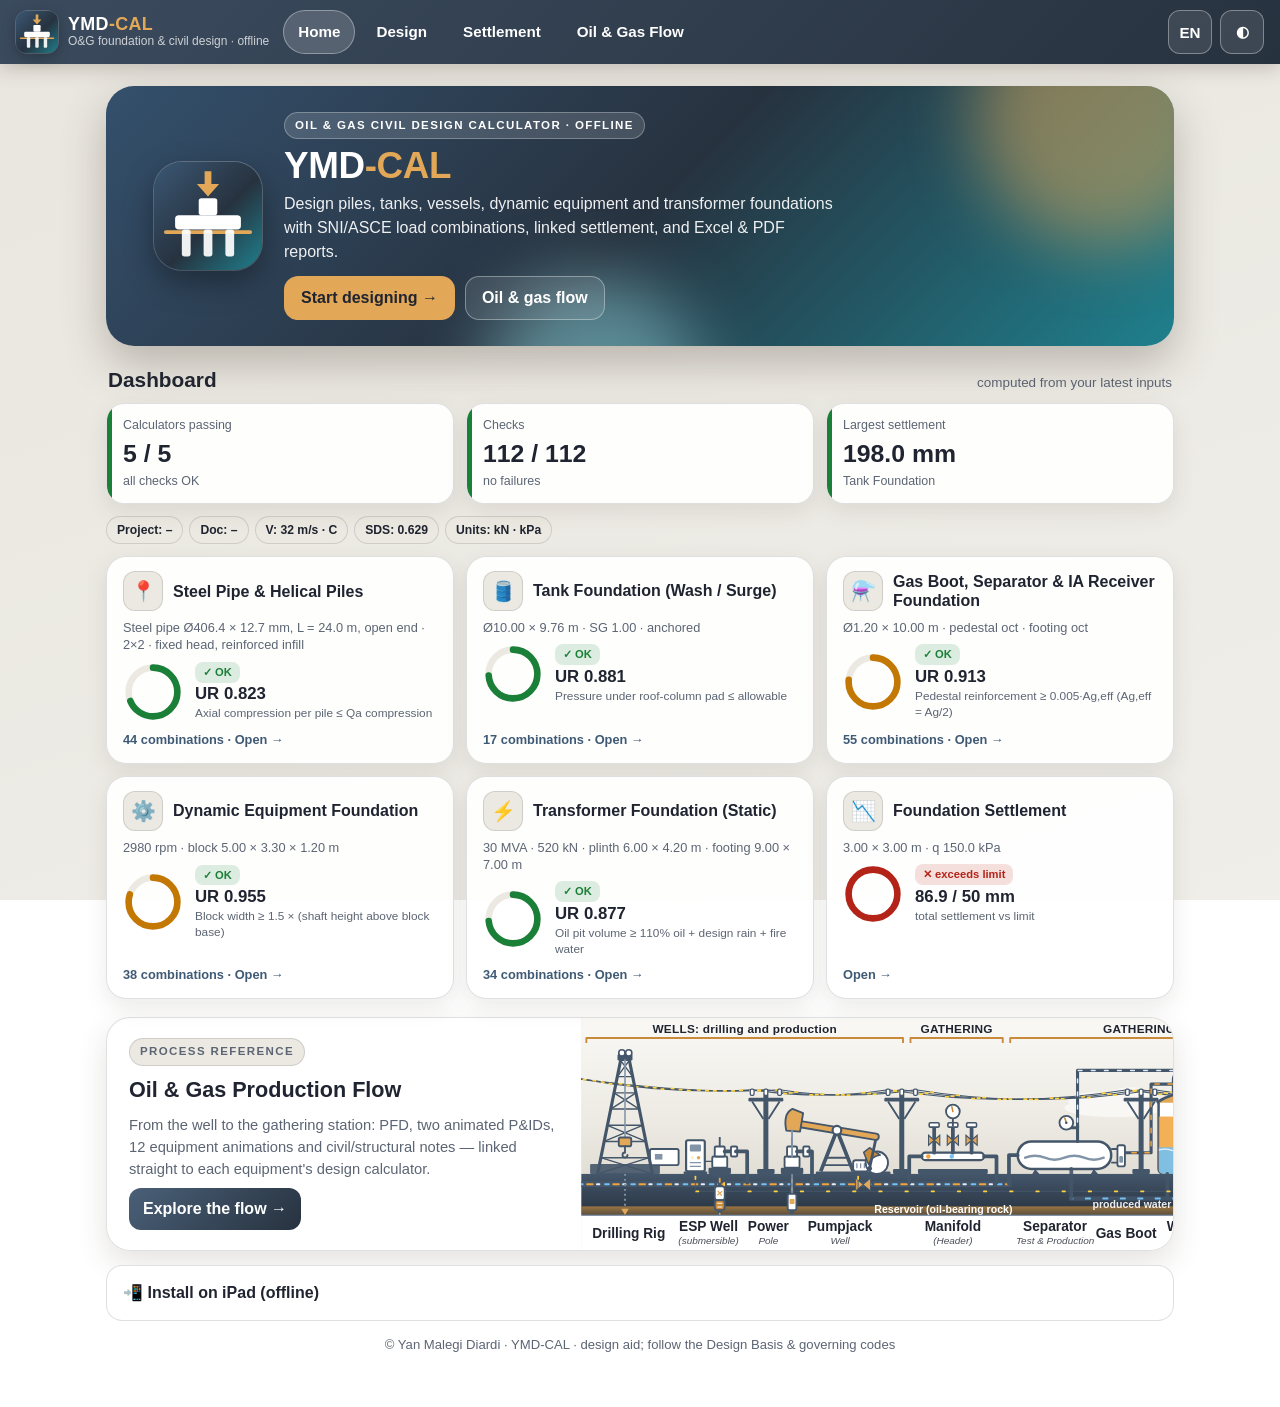
==== commit 5a0821df: "YMD-CAL: beranda dashboard, logo baru, sketsa parameter, lembar perhitungan, penurunan terhubung - G" ====
--- a/index.html
+++ b/index.html
@@ -3,24 +3,40 @@
 <head>
 <meta charset="utf-8">
 <meta name="viewport" content="width=device-width, initial-scale=1, viewport-fit=cover">
-<title>Review by YMD · Kalkulator</title>
-<meta name="description" content="Kalkulator dan referensi teknik sipil untuk reviewer, berjalan offline di iPad.">
+<title>YMD-CAL</title>
+<meta name="description" content="YMD-CAL — kalkulator desain pondasi & sipil migas (tiang, tangki, vessel, peralatan dinamis, trafo, penurunan), berjalan offline di iPad.">
 <meta name="theme-color" content="#27323F">
 <meta name="apple-mobile-web-app-capable" content="yes">
 <meta name="mobile-web-app-capable" content="yes">
-<meta name="apple-mobile-web-app-title" content="YMD Kalkulator">
+<meta name="apple-mobile-web-app-title" content="YMD-CAL">
 <meta name="apple-mobile-web-app-status-bar-style" content="default">
 <link rel="manifest" href="manifest.webmanifest">
 <link rel="apple-touch-icon" href="icons/apple-touch-icon.png">
+<link rel="icon" type="image/svg+xml" href="icons/logo.svg">
 <link rel="icon" type="image/png" href="icons/icon-192.png">
 <link rel="stylesheet" href="css/app.css">
 <link rel="stylesheet" href="css/flow.css">
 <link rel="stylesheet" href="css/desain.css">
+<link rel="stylesheet" href="css/home.css">
 </head>
 <body>
 <header class="top">
-  <a class="brand" href="#/" aria-label="Review by YMD">
-    <span class="mark">YMD</span><span class="bt"><b>Review by YMD</b><small id="sub"></small></span>
+  <a class="brand" href="#/" aria-label="YMD-CAL">
+    <span class="logo"><svg viewBox="0 0 64 64" aria-hidden="true">
+  <defs>
+    <linearGradient id="ymdcal-bg" x1="0" y1="0" x2="1" y2="1"><stop offset="0" stop-color="#3B5874"/><stop offset=".55" stop-color="#27323F"/><stop offset="1" stop-color="#1F808D"/></linearGradient>
+  </defs>
+  <rect width="64" height="64" rx="15" fill="url(#ymdcal-bg)"/>
+  <g>
+    <path d="M7 41.5H57" stroke="#E3A857" stroke-width="2.2" stroke-linecap="round"/>
+    <path d="M30 5.5h4v7.5h4.6L32 20.5 25.4 13H30z" fill="#E3A857"/>
+    <rect x="26.5" y="21.5" width="11" height="10" rx="1.6" fill="#fff"/>
+    <rect x="12.5" y="31.5" width="39" height="8.5" rx="2.2" fill="#fff"/>
+    <rect x="16.5" y="40" width="5.2" height="16" rx="1.6" fill="#fff" opacity=".92"/>
+    <rect x="29.4" y="40" width="5.2" height="16" rx="1.6" fill="#fff" opacity=".92"/>
+    <rect x="42.3" y="40" width="5.2" height="16" rx="1.6" fill="#fff" opacity=".92"/>
+  </g>
+</svg></span><span class="bt"><b>YMD<i>-CAL</i></b><small id="sub"></small></span>
   </a>
   <nav id="nav" class="nav" aria-label="Menu"></nav>
   <div class="tools">
--- a/css/app.css
+++ b/css/app.css
@@ -1,4 +1,4 @@
-/* Review by YMD · Kalkulator (iPad offline). Palet: Cloud Dancer (terang) dan Midnight Slate (gelap), sama dengan aplikasi utama. Target sentuh minimal 44 px. */
+/* YMD-CAL (iPad offline). Palet: Cloud Dancer (terang) dan Midnight Slate (gelap), sama dengan aplikasi utama. Target sentuh minimal 44 px. */
 :root {
   --bg1: #E9E6DF; --bg2: #F0EEE9; --card: rgba(255,255,255,.92); --cardsolid: #FFFFFF; --field: #ECE9E2; --ink: #1F2430; --muted: #5C6573;
   --accent: #3F5A75; --accent2: #223246; --btn1: #4A6078; --btn2: #27323F; --line: rgba(31,36,48,.14); --shadow: 70,60,45;
@@ -29,7 +29,10 @@
 .top { position: sticky; top: 0; z-index: 20; display: flex; align-items: center; gap: 14px; padding: 10px 16px; padding-top: calc(10px + env(safe-area-inset-top));
   background: linear-gradient(135deg, #3B4B5E, #27323F); color: #fff; box-shadow: 0 4px 18px rgba(var(--shadow), .25); flex-wrap: wrap; }
 .brand { display: flex; align-items: center; gap: 10px; color: #fff; text-decoration: none; min-height: 44px; }
-.mark { font: 800 1.15rem/1 "Helvetica Neue", Helvetica, Arial, sans-serif; letter-spacing: .5px; padding: 8px 10px; border-radius: 12px; background: rgba(255,255,255,.14); border: 1px solid rgba(255,255,255,.3); }
+.logo { width: 42px; height: 42px; flex: 0 0 42px; display: block; border-radius: 12px; box-shadow: 0 4px 14px rgba(0,0,0,.28), 0 0 0 1px rgba(255,255,255,.22); transition: transform .4s cubic-bezier(.2,.8,.2,1); }
+.logo svg { width: 100%; height: 100%; display: block; }
+.brand:hover .logo { transform: rotate(-6deg) scale(1.05); }
+.bt b { font: 800 1.12rem/1.1 "Helvetica Neue", Helvetica, Arial, sans-serif; letter-spacing: .02em; } .bt b i { font-style: normal; color: #E3A857; }
 .bt { display: flex; flex-direction: column; line-height: 1.15; } .bt small { opacity: .75; font-size: .75rem; }
 .nav { display: flex; gap: 6px; flex: 1; flex-wrap: wrap; }
 .nav a { color: #fff; text-decoration: none; padding: 0 14px; min-height: 44px; display: inline-flex; align-items: center; border-radius: 999px; border: 1px solid transparent; font-weight: 600; font-size: .95rem; }
@@ -108,3 +111,5 @@
   :root { --card: #fff; --field: #f3f3f3; --ink: #000; --line: #ccc; }
 }
 @media (prefers-reduced-motion: reduce) { * { animation: none !important; transition: none !important; } }
+.linkbar { display: flex; flex-direction: column; gap: 6px; border-left: 5px solid var(--gold); }
+.linkbar .btns { margin-top: 4px; } .linkbar .ghost { margin-top: 0; }
--- a/css/desain.css
+++ b/css/desain.css
@@ -251,3 +251,28 @@
 }
 .dz-edit select { min-width: 132px; }
 .dz-edit td:first-child select { min-width: 220px; }
+
+/* kartu penurunan (terhubung ke tab Penurunan) */
+.dz-settle { background: var(--card); border: 1px solid var(--line); border-left: 5px solid var(--gold); border-radius: var(--dz-r); padding: 14px 16px; margin: 14px 0 4px; box-shadow: 0 8px 22px rgba(var(--shadow), .1); }
+.dz-settle-h { display: flex; gap: 10px; align-items: center; margin-bottom: 8px; }
+.dz-settle-ic { width: 36px; height: 36px; display: grid; place-items: center; border-radius: 12px; background: var(--field); font-size: 1.1rem; }
+.dz-settle-g { display: grid; grid-template-columns: repeat(auto-fit, minmax(130px, 1fr)); gap: 8px; }
+.dz-sm { background: var(--field); border-radius: 12px; padding: 8px 12px; display: flex; flex-direction: column; }
+.dz-sm span { font-size: .74rem; color: var(--muted); } .dz-sm b { font-size: 1.15rem; font-variant-numeric: tabular-nums; }
+.dz-settle .dz-bar { margin: 10px 0 0; }
+.dz-settle-go { margin-top: 12px; width: 100%; }
+
+/* sketsa parameter */
+.dz-sketch { margin: 4px 0 10px; padding: 6px; border-radius: 16px; background: var(--field); border: 1px dashed var(--line); }
+.dz-sketch svg { width: 100%; max-width: 720px; height: auto; display: block; margin: 0 auto; border-radius: 12px; }
+
+/* lembar perhitungan */
+.dz-steps { background: var(--card); border: 1px solid var(--line); border-radius: var(--dz-r); padding: 0 14px 10px; margin: 6px 0 12px; box-shadow: 0 8px 22px rgba(var(--shadow), .1); }
+.dz-steps > summary { display: flex; align-items: center; gap: 10px; min-height: 52px; font-weight: 800; list-style: none; cursor: pointer; }
+.dz-steps > summary::-webkit-details-marker { display: none; }
+.dz-step { margin: 8px 0 12px; animation: dz-open .45s var(--dz-ease) both; animation-delay: calc(var(--i, 0) * 50ms); }
+.dz-step-h { font-weight: 800; font-size: .9rem; padding: 6px 10px; border-left: 4px solid var(--gold); background: var(--field); border-radius: 0 10px 10px 0; }
+.dz-steptbl { min-width: 720px; }
+.dz-steptbl td.f { font-family: ui-monospace, Menlo, monospace; font-size: .8rem; color: var(--accent); }
+.dz-steptbl td.r { font-weight: 800; white-space: nowrap; text-align: right; font-variant-numeric: tabular-nums; }
+.dz-steptbl td:first-child { font-weight: 600; }
--- a/css/home.css
+++ b/css/home.css
@@ -0,0 +1,72 @@
+/* Beranda YMD-CAL: hero, dashboard, kartu Alur Migas. Token warna dari app.css. */
+@keyframes hm-up { from { opacity: 0; transform: translateY(14px); } to { opacity: 1; transform: none; } }
+@keyframes hm-orb { from { transform: translate(0, 0) scale(1); } to { transform: translate(30px, 18px) scale(1.12); } }
+@keyframes hm-sk { 0% { background-position: -300px 0; } 100% { background-position: 300px 0; } }
+@keyframes hm-float { 0%, 100% { transform: translateY(0) rotate(0); } 50% { transform: translateY(-6px) rotate(-3deg); } }
+
+.hm-hero { position: relative; overflow: hidden; display: flex; align-items: center; gap: 22px; padding: 26px 26px; border-radius: 28px; margin: 4px 0 18px; color: #fff;
+  background: linear-gradient(135deg, #34506C 0%, #27323F 50%, #1F808D 100%); box-shadow: 0 18px 44px rgba(var(--shadow), .3); animation: hm-up .6s cubic-bezier(.2,.8,.2,1) both; }
+.hm-orbs i { position: absolute; border-radius: 50%; filter: blur(34px); opacity: .5; animation: hm-orb 12s ease-in-out infinite alternate; pointer-events: none; }
+.hm-orbs i:nth-child(1) { width: 260px; height: 260px; right: -60px; top: -100px; background: #E3A857; }
+.hm-orbs i:nth-child(2) { width: 220px; height: 220px; left: 35%; bottom: -150px; background: #8FD6DE; animation-delay: -5s; }
+.hm-logo { position: relative; width: 108px; height: 108px; flex: 0 0 108px; border-radius: 28px; overflow: hidden; box-shadow: 0 12px 30px rgba(0,0,0,.35), 0 0 0 1px rgba(255,255,255,.25); animation: hm-float 6s ease-in-out infinite; }
+.hm-logo svg { width: 100%; height: 100%; display: block; }
+.hm-tx { position: relative; min-width: 0; }
+.hm-kicker { display: inline-block; font-size: .72rem; font-weight: 800; letter-spacing: .12em; text-transform: uppercase; padding: 4px 10px; border-radius: 999px; background: rgba(255,255,255,.14); border: 1px solid rgba(255,255,255,.28); }
+.hm-hero h1 { font-size: 2.3rem; line-height: 1.05; margin: 8px 0 6px; letter-spacing: -.01em; } .hm-hero h1 i { font-style: normal; color: #E3A857; }
+.hm-hero p { margin: 0 0 12px; opacity: .92; line-height: 1.5; max-width: 62ch; }
+.hm-cta { display: flex; gap: 10px; flex-wrap: wrap; }
+.hm-btn { display: inline-flex; align-items: center; min-height: 44px; padding: 0 16px; border-radius: 14px; font-weight: 700; text-decoration: none; color: #fff; border: 1px solid rgba(255,255,255,.35); background: rgba(255,255,255,.1); transition: transform .25s, background .25s; }
+.hm-btn.pri { background: #E3A857; color: #1F2430; border-color: transparent; }
+.hm-btn:hover { transform: translateY(-2px); }
+
+.hm-sech { display: flex; align-items: baseline; justify-content: space-between; gap: 10px; flex-wrap: wrap; margin: 4px 2px 8px; }
+.hm-sech h2 { margin: 0; font-size: 1.3rem; } .hm-meta { color: var(--muted); font-size: .84rem; }
+.hm-stats { display: grid; grid-template-columns: repeat(3, minmax(0, 1fr)); gap: 12px; margin-bottom: 12px; }
+.hm-stat { background: var(--card); border: 1px solid var(--line); border-radius: 18px; padding: 12px 16px; display: flex; flex-direction: column; box-shadow: 0 8px 22px rgba(var(--shadow), .1); animation: hm-up .5s cubic-bezier(.2,.8,.2,1) both; position: relative; overflow: hidden; min-height: 86px; }
+.hm-stat::before { content: ""; position: absolute; left: 0; top: 0; bottom: 0; width: 5px; background: var(--line); }
+.hm-stat.ok::before { background: var(--ok); } .hm-stat.bad::before { background: var(--bad); }
+.hm-stat span { font-size: .78rem; color: var(--muted); } .hm-stat b { font-size: 1.55rem; font-variant-numeric: tabular-nums; } .hm-stat small { color: var(--muted); font-size: .78rem; }
+.hm-chips { grid-column: 1 / -1; display: flex; flex-wrap: wrap; gap: 6px; }
+.hm-chips span { font-size: .76rem; font-weight: 600; padding: 4px 10px; border-radius: 999px; background: var(--field); border: 1px solid var(--line); }
+.sk { background: linear-gradient(90deg, var(--field) 0%, var(--card) 50%, var(--field) 100%); background-size: 600px 100%; animation: hm-sk 1.2s linear infinite; min-height: 86px; }
+.hm-grid { display: grid; grid-template-columns: repeat(auto-fill, minmax(300px, 1fr)); gap: 12px; margin-bottom: 18px; }
+.hm-tile { display: flex; flex-direction: column; gap: 8px; min-height: 180px; padding: 14px 16px; border-radius: 20px; background: var(--card); border: 1px solid var(--line); text-decoration: none; color: var(--ink);
+  box-shadow: 0 8px 22px rgba(var(--shadow), .1); transition: transform .3s cubic-bezier(.2,.8,.2,1), box-shadow .3s, border-color .3s; }
+.hm-tile.in { animation: hm-up .55s cubic-bezier(.2,.8,.2,1) both; animation-delay: calc(var(--i, 0) * 70ms); }
+.hm-tile:hover { transform: translateY(-3px); box-shadow: 0 16px 34px rgba(var(--shadow), .2); border-color: var(--accent); }
+.hm-tile-top { display: flex; align-items: center; gap: 10px; }
+.hm-ic { width: 40px; height: 40px; flex: 0 0 40px; display: grid; place-items: center; font-size: 1.25rem; border-radius: 12px; background: var(--field); border: 1px solid var(--line); }
+.hm-tile b { line-height: 1.2; }
+.hm-sub { margin: 0; color: var(--muted); font-size: .8rem; line-height: 1.35; display: -webkit-box; -webkit-line-clamp: 2; -webkit-box-orient: vertical; overflow: hidden; }
+.hm-gauge { display: flex; align-items: center; gap: 12px; }
+.hm-ring { width: 60px; height: 60px; flex: 0 0 60px; }
+.hm-ring circle { fill: none; stroke-width: 7; stroke-linecap: round; }
+.hm-ring-bg { stroke: var(--field); }
+.hm-ring-fg { transition: stroke-dashoffset 1.2s cubic-bezier(.2,.8,.2,1); }
+.hm-ring-fg.ok { stroke: var(--ok); } .hm-ring-fg.warn { stroke: #c27803; } .hm-ring-fg.bad { stroke: var(--bad); }
+.hm-gauge-tx { display: flex; flex-direction: column; gap: 2px; min-width: 0; }
+.hm-gauge-tx b { font-size: 1.05rem; font-variant-numeric: tabular-nums; }
+.hm-gauge-tx small { color: var(--muted); font-size: .74rem; line-height: 1.3; display: -webkit-box; -webkit-line-clamp: 2; -webkit-box-orient: vertical; overflow: hidden; }
+.hm-pill { align-self: flex-start; font-size: .7rem; font-weight: 900; padding: 2px 8px; border-radius: 8px; }
+.hm-pill.ok { color: var(--ok); background: color-mix(in srgb, var(--ok) 14%, transparent); } .hm-pill.bad { color: var(--bad); background: color-mix(in srgb, var(--bad) 14%, transparent); }
+.hm-open { margin-top: auto; font-size: .8rem; font-weight: 700; color: var(--accent); }
+
+.hm-flow { display: grid; grid-template-columns: 1fr 1.25fr; gap: 0; align-items: stretch; overflow: hidden; border-radius: 24px; background: var(--card); border: 1px solid var(--line); text-decoration: none; color: var(--ink);
+  box-shadow: 0 12px 30px rgba(var(--shadow), .14); margin-bottom: 14px; transition: transform .3s, box-shadow .3s; }
+.hm-flow:hover { transform: translateY(-3px); box-shadow: 0 18px 40px rgba(var(--shadow), .22); }
+.hm-flow-tx { padding: 20px 22px; display: flex; flex-direction: column; gap: 8px; }
+.hm-flow-tx .hm-kicker { align-self: flex-start; background: var(--field); border-color: var(--line); color: var(--muted); }
+.hm-flow-tx h2 { margin: 0; font-size: 1.35rem; } .hm-flow-tx p { margin: 0; color: var(--muted); line-height: 1.5; font-size: .92rem; }
+.hm-go { margin-top: auto; align-self: flex-start; font-weight: 800; padding: 9px 14px; border-radius: 12px; color: #fff; background: linear-gradient(135deg, var(--btn1), var(--btn2)); }
+.hm-flow-img { width: 100%; height: 100%; min-height: 220px; object-fit: cover; object-position: left center; display: block; transition: transform 6s ease; }
+.hm-flow:hover .hm-flow-img { transform: scale(1.04); }
+.hm-install { background: var(--card); border: 1px solid var(--line); border-radius: 16px; padding: 4px 16px; margin-bottom: 10px; }
+.hm-install summary { min-height: 46px; display: flex; align-items: center; font-weight: 700; cursor: pointer; }
+.hm-install ol { margin: 0 0 12px; padding-left: 1.2em; } .hm-install li { margin: .3em 0; }
+.hm-foot { text-align: center; color: var(--muted); font-size: .82rem; margin: 14px 0 4px; }
+
+@media (max-width: 760px) {
+  .hm-hero { flex-direction: column; align-items: flex-start; padding: 22px; } .hm-logo { width: 78px; height: 78px; flex-basis: 78px; border-radius: 22px; } .hm-hero h1 { font-size: 1.9rem; }
+  .hm-stats { grid-template-columns: 1fr; } .hm-flow { grid-template-columns: 1fr; } .hm-flow-img { min-height: 180px; }
+}
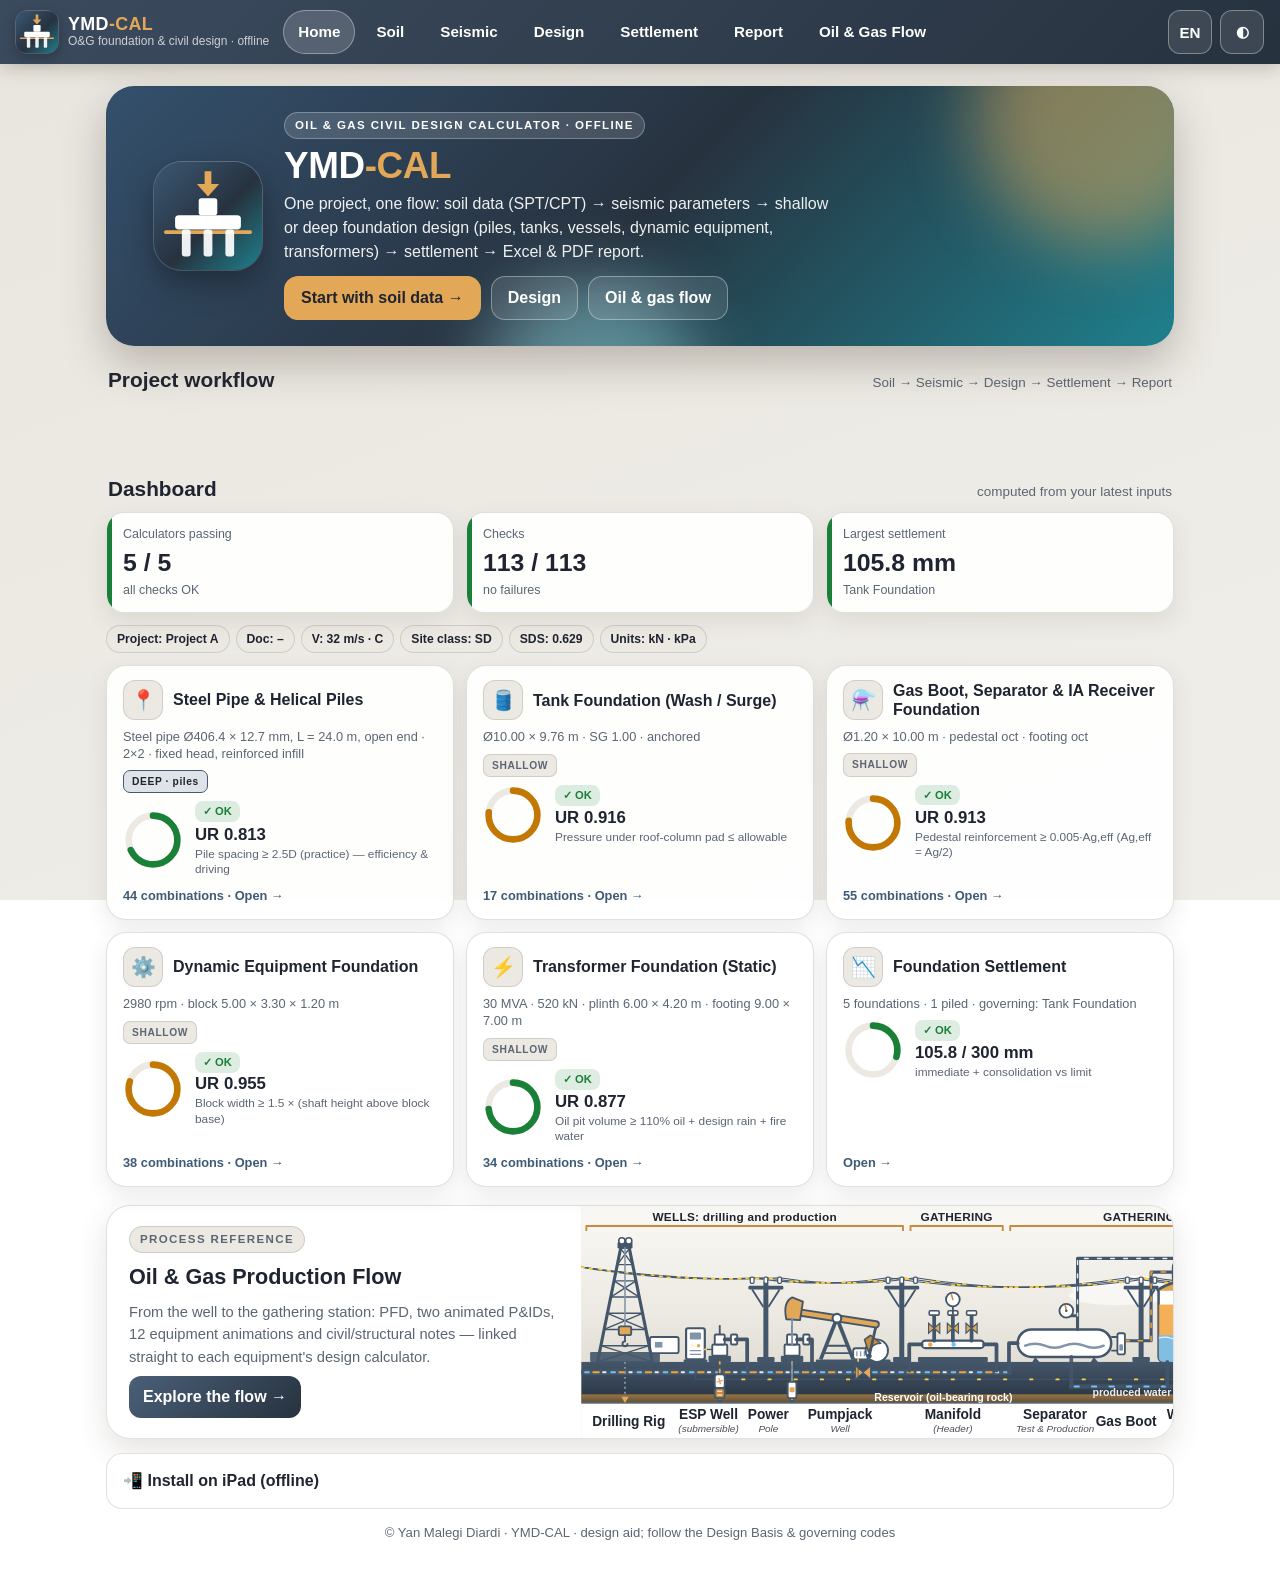
==== commit 8385d75b: "Alur proyek: tab Tanah, Gempa, Laporan; pondasi dangkal/dalam; penurunan dibangun ulang - Tab Tanah:" ====
--- a/index.html
+++ b/index.html
@@ -18,6 +18,7 @@
 <link rel="stylesheet" href="css/flow.css">
 <link rel="stylesheet" href="css/desain.css">
 <link rel="stylesheet" href="css/home.css">
+<link rel="stylesheet" href="css/proyek.css">
 </head>
 <body>
 <header class="top">
--- a/css/proyek.css
+++ b/css/proyek.css
@@ -0,0 +1,90 @@
+/* Tab proyek (Tanah, Gempa, Penurunan, Laporan) + alur proyek (stepper) dan opsi pondasi dangkal/dalam. Memakai token app.css & desain.css. */
+
+/* alur proyek */
+.pj-steps { display: grid; grid-template-columns: repeat(5, minmax(0, 1fr)); gap: 8px; margin: 2px 0 14px; counter-reset: st; }
+.pj-step { position: relative; display: flex; align-items: center; gap: 8px; min-height: 56px; padding: 8px 10px; border-radius: 16px; text-decoration: none; color: var(--ink);
+  background: var(--card); border: 1px solid var(--line); box-shadow: 0 6px 18px rgba(var(--shadow), .1); transition: transform .3s var(--dz-ease), border-color .3s, box-shadow .3s, opacity .55s var(--dz-ease); }
+.pj-step:hover { transform: translateY(-2px); border-color: var(--accent); }
+.pj-step::after { content: ""; position: absolute; right: -9px; top: 50%; width: 10px; height: 2px; background: var(--line); }
+.pj-step:last-child::after { display: none; }
+.pj-step .pj-n { flex: none; width: 24px; height: 24px; display: grid; place-items: center; border-radius: 50%; font-size: .74rem; font-weight: 900; background: var(--field); color: var(--muted); border: 1px solid var(--line); }
+.pj-step .pj-ic { font-size: 1.15rem; }
+.pj-tx { display: flex; flex-direction: column; min-width: 0; }
+.pj-tx b { font-size: .9rem; line-height: 1.2; }
+.pj-tx small { font-size: .7rem; color: var(--muted); white-space: nowrap; overflow: hidden; text-overflow: ellipsis; }
+.pj-step.on { background: linear-gradient(135deg, var(--btn1), var(--btn2)); color: #fff; border-color: transparent; box-shadow: 0 10px 26px rgba(var(--shadow), .28); }
+.pj-step.on .pj-n { background: rgba(255,255,255,.2); color: #fff; border-color: rgba(255,255,255,.4); }
+.pj-step.on small { color: rgba(255,255,255,.82); }
+.pj-step.done .pj-n { background: var(--dz-ok); color: #fff; border-color: transparent; }
+@media (max-width: 900px) { .pj-tx small { display: none; } .pj-step { min-height: 48px; } }
+@media (max-width: 640px) { .pj-steps { grid-template-columns: repeat(5, minmax(56px, 1fr)); overflow-x: auto; } .pj-tx b { font-size: .78rem; } .pj-step .pj-ic { display: none; } }
+
+.pj-hero { margin-top: 0; }
+.pj-next { display: flex; align-items: center; gap: 10px; margin: 16px 0 4px; padding: 14px 18px; border-radius: 18px; text-decoration: none; color: #fff; background: linear-gradient(135deg, var(--btn1), var(--btn2)); box-shadow: 0 12px 30px rgba(var(--shadow), .22); }
+.pj-next span { font-weight: 800; } .pj-next small { opacity: .85; flex: 1; } .pj-next b { font-size: 1.3rem; transition: transform .3s var(--dz-ease); }
+.pj-next:hover b { transform: translateX(5px); }
+
+/* tautan ke tab lain (di kartu proyek Desain) */
+.pj-links { display: grid; gap: 8px; margin: 8px 0 4px; }
+.pj-link { display: flex; align-items: center; gap: 10px; padding: 10px 12px; border-radius: 14px; text-decoration: none; color: var(--ink); background: var(--field); border: 1px solid var(--line); transition: border-color .3s, transform .3s var(--dz-ease); }
+.pj-link:hover { border-color: var(--accent); transform: translateX(2px); }
+.pj-link > span:nth-child(2) { display: flex; flex-direction: column; flex: 1; min-width: 0; }
+.pj-link small { color: var(--muted); font-size: .78rem; }
+.pj-link-ic { font-size: 1.3rem; } .pj-go { font-weight: 900; color: var(--accent); }
+
+/* KPI */
+.pj-kpis { display: grid; grid-template-columns: repeat(auto-fill, minmax(118px, 1fr)); gap: 8px; margin: 6px 0 10px; }
+.pj-kpi { display: flex; flex-direction: column; gap: 2px; padding: 10px 12px; border-radius: 14px; background: var(--field); border: 1px solid var(--line); }
+.pj-kpi span { font-size: .72rem; color: var(--muted); font-weight: 700; } .pj-kpi b { font-size: 1.15rem; }
+.pj-kpi.hi { background: linear-gradient(135deg, color-mix(in srgb, var(--accent) 18%, var(--field)), var(--field)); border-color: var(--accent); }
+
+/* tabel lapisan tanah */
+.pj-edit td input { min-width: 64px; }
+.pj-edit th.adv, .pj-edit td.adv { background: color-mix(in srgb, var(--accent) 8%, transparent); }
+.pj-edit td.adv input::placeholder { color: var(--muted); opacity: .7; font-style: italic; }
+.pj-row { display: flex; flex-wrap: wrap; gap: 8px; align-items: center; }
+.dz-add.ghost { border-style: solid; border-color: var(--line); color: var(--muted); }
+.pj-fig { margin: 8px 0; }
+.pj-fig svg { width: 100%; height: auto; display: block; border-radius: 14px; }
+.pj-figs { display: grid; grid-template-columns: repeat(auto-fit, minmax(560px, 1fr)); gap: 10px; }
+@media (max-width: 700px) { .pj-figs { grid-template-columns: 1fr; } }
+
+/* kelas situs */
+.pj-site { display: flex; gap: 16px; align-items: center; }
+.pj-site-cls { flex: none; width: 84px; height: 84px; display: grid; place-items: center; border-radius: 24px; font-size: 2rem; font-weight: 900; color: #fff; background: linear-gradient(135deg, var(--btn1), var(--btn2)); box-shadow: 0 10px 24px rgba(var(--shadow), .25); animation: dz-float 5s ease-in-out infinite; }
+.pj-site > div:last-child { display: flex; flex-direction: column; gap: 4px; }
+.pj-site small { color: var(--muted); }
+
+/* kasus penurunan */
+.pj-cases { display: grid; grid-template-columns: repeat(auto-fill, minmax(230px, 1fr)); gap: 10px; }
+.pj-case { text-align: left; display: flex; flex-direction: column; gap: 6px; padding: 12px 14px; border-radius: 16px; background: var(--card); border: 1px solid var(--line); color: var(--ink); font: inherit; min-height: 120px;
+  transition: transform .3s var(--dz-ease), border-color .3s, box-shadow .3s, opacity .55s var(--dz-ease); cursor: pointer; }
+.pj-case:hover { transform: translateY(-2px); border-color: var(--accent); }
+.pj-case.on { border-color: var(--accent); box-shadow: 0 0 0 2px color-mix(in srgb, var(--accent) 40%, transparent), 0 10px 26px rgba(var(--shadow), .18); }
+.pj-case-top { display: flex; align-items: center; gap: 8px; } .pj-case-top b { flex: 1; font-size: .92rem; line-height: 1.2; } .pj-case-ic { font-size: 1.2rem; }
+.pj-case-v { display: flex; align-items: baseline; gap: 6px; } .pj-case-v b { font-size: 1.35rem; } .pj-case-v span { color: var(--muted); font-size: .85rem; }
+.pj-case-v b.uok { color: var(--dz-ok); } .pj-case-v b.uwarn { color: var(--dz-warn); } .pj-case-v b.ubad { color: var(--dz-bad); }
+.pj-case .dz-bar { margin: 2px 0 0; }
+.pj-case small { color: var(--muted); font-size: .76rem; } .pj-err { color: var(--dz-bad) !important; }
+.pj-tag { font-size: .64rem; font-weight: 900; letter-spacing: .06em; padding: 3px 7px; border-radius: 7px; background: var(--field); color: var(--muted); border: 1px solid var(--line); }
+.pj-tag.deep { background: color-mix(in srgb, var(--accent) 18%, transparent); color: var(--ink); border-color: var(--accent); }
+.pj-manrow { display: flex; gap: 8px; align-items: flex-start; padding: 8px 0; border-bottom: 1px dashed var(--line); }
+.pj-manrow .pj-tag { margin-top: 10px; } .pj-manrow .dz-grid { flex: 1; }
+
+/* laporan */
+.pj-flow { display: grid; gap: 8px; }
+.pj-frow { display: flex; align-items: center; gap: 10px; padding: 10px 12px; border-radius: 14px; text-decoration: none; color: var(--ink); background: var(--field); border: 1px solid var(--line); }
+.pj-frow .pj-n { width: 26px; height: 26px; display: grid; place-items: center; border-radius: 50%; font-weight: 900; font-size: .8rem; background: var(--card); border: 1px solid var(--line); }
+.pj-frow .pj-tx { flex: 1; } .pj-frow .pj-tx small { white-space: normal; }
+.pj-frow .pj-st { width: 28px; height: 28px; display: grid; place-items: center; border-radius: 50%; font-weight: 900; color: #fff; background: var(--muted); }
+.pj-frow.ok .pj-st { background: var(--dz-ok); } .pj-frow.bad .pj-st { background: var(--dz-bad); }
+.pj-modsel { display: grid; gap: 6px; }
+.pj-chk { display: flex; align-items: center; gap: 10px; padding: 8px 10px; border-radius: 12px; background: var(--field); border: 1px solid var(--line); }
+.pj-chk input { width: 22px; height: 22px; } .pj-chk span { flex: 1; }
+.pj-chk small { font-weight: 900; font-size: .72rem; } .pj-chk small.uok { color: var(--dz-ok); } .pj-chk small.ubad { color: var(--dz-bad); }
+
+/* beranda: alur & chip tipe pondasi */
+.hm-wf { margin: 0 0 14px; }
+.hm-wf .pj-steps { margin: 0; }
+.hm-fd { align-self: flex-start; font-size: .64rem; font-weight: 900; letter-spacing: .06em; padding: 3px 8px; border-radius: 7px; background: var(--field); color: var(--muted); border: 1px solid var(--line); }
+.hm-fd.deep { color: var(--ink); border-color: var(--accent); background: color-mix(in srgb, var(--accent) 16%, transparent); }
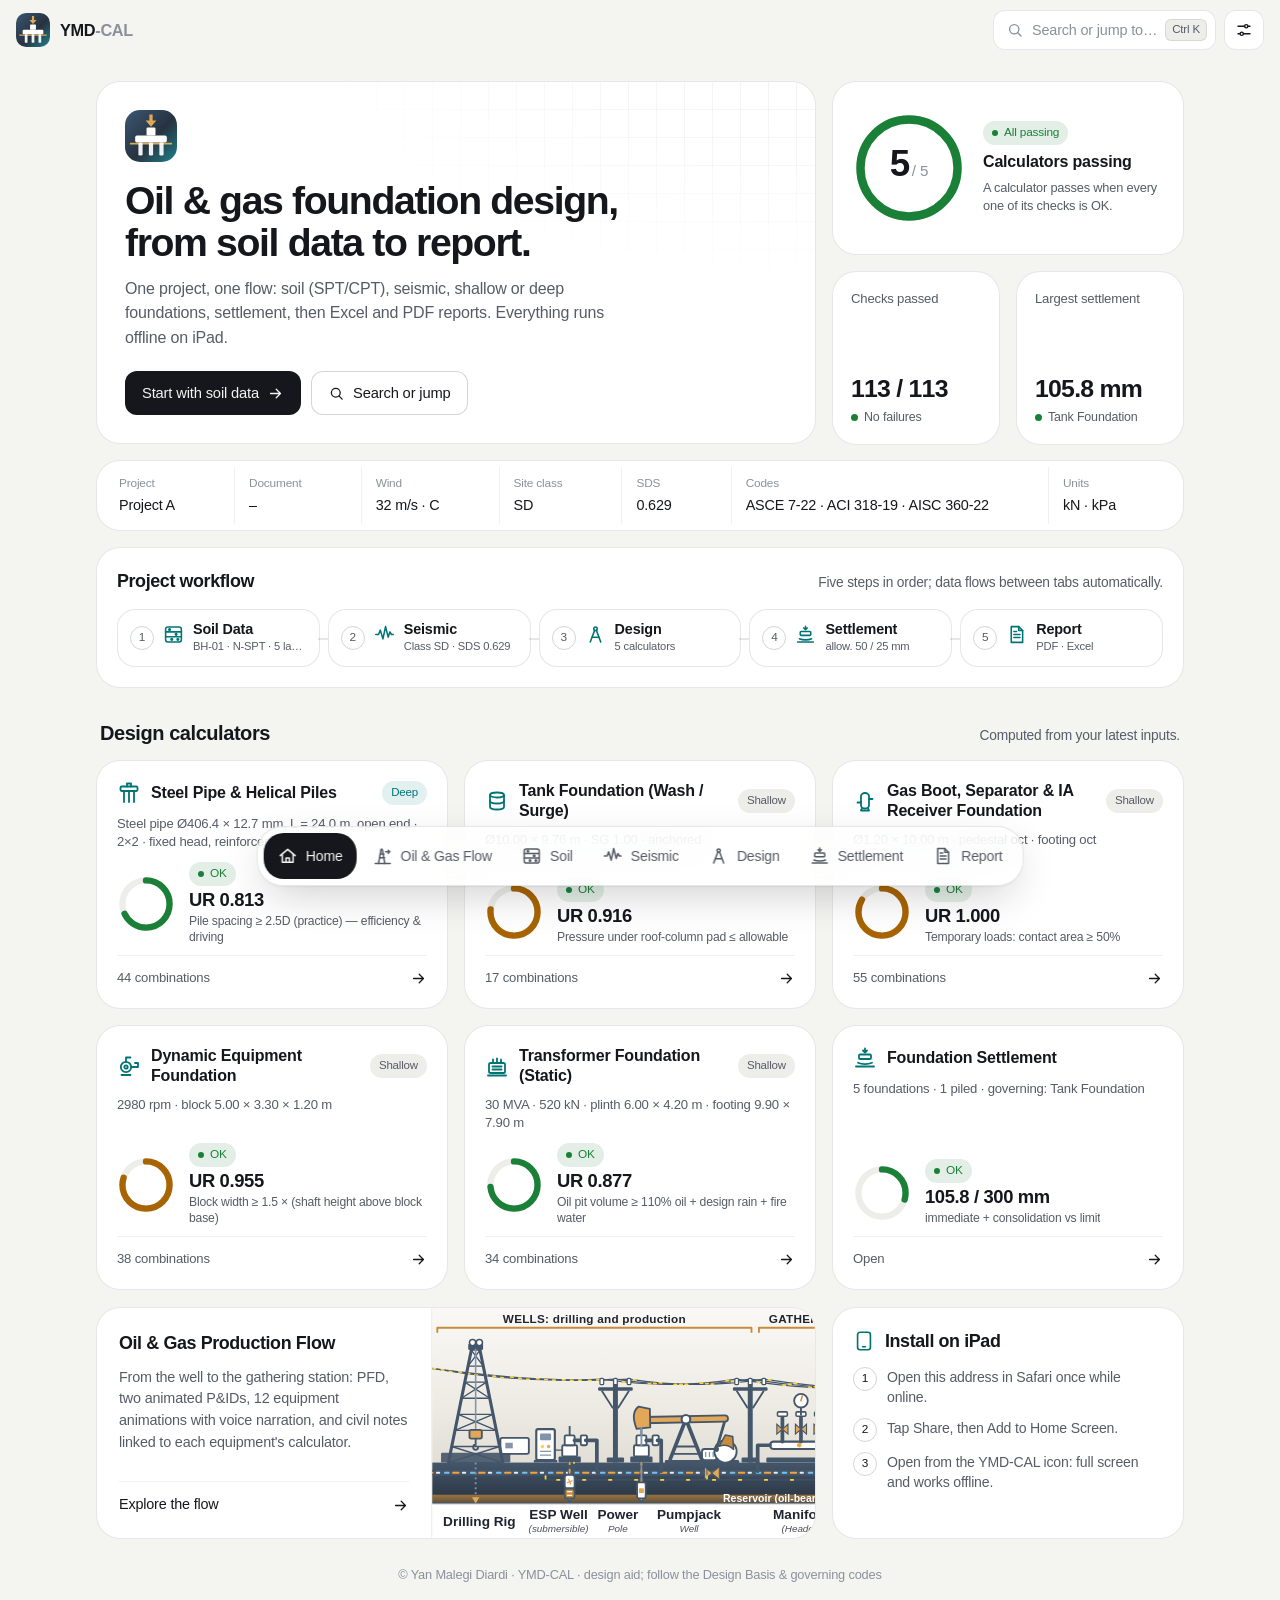
==== commit ba9e8a57: "Rombak total antarmuka: sistem desain v2, dock, palet perintah, pengaturan, beranda bento - Token ba" ====
--- a/index.html
+++ b/index.html
@@ -3,9 +3,10 @@
 <head>
 <meta charset="utf-8">
 <meta name="viewport" content="width=device-width, initial-scale=1, viewport-fit=cover">
+<meta name="color-scheme" content="light dark">
 <title>YMD-CAL</title>
 <meta name="description" content="YMD-CAL — kalkulator desain pondasi & sipil migas (tiang, tangki, vessel, peralatan dinamis, trafo, penurunan), berjalan offline di iPad.">
-<meta name="theme-color" content="#27323F">
+<meta name="theme-color" content="#F4F4F1">
 <meta name="apple-mobile-web-app-capable" content="yes">
 <meta name="mobile-web-app-capable" content="yes">
 <meta name="apple-mobile-web-app-title" content="YMD-CAL">
@@ -14,6 +15,7 @@
 <link rel="apple-touch-icon" href="icons/apple-touch-icon.png">
 <link rel="icon" type="image/svg+xml" href="icons/logo.svg">
 <link rel="icon" type="image/png" href="icons/icon-192.png">
+<script>try{var d=document.documentElement,g=function(k){return localStorage.getItem(k)},t=g("ymd.theme")||"auto";d.dataset.theme=t==="dark"||(t==="auto"&&matchMedia("(prefers-color-scheme: dark)").matches)?"dark":"light";d.dataset.accent=g("ymd.accent")||"teal";d.dataset.density=g("ymd.density")||"comfortable";if(g("ymd.motion")==="off")d.dataset.motion="off"}catch(e){}</script>
 <link rel="stylesheet" href="css/app.css">
 <link rel="stylesheet" href="css/flow.css">
 <link rel="stylesheet" href="css/desain.css">
@@ -21,8 +23,8 @@
 <link rel="stylesheet" href="css/proyek.css">
 </head>
 <body>
-<header class="top">
-  <a class="brand" href="#/" aria-label="YMD-CAL">
+<header class="ui-top">
+  <a class="ui-brand" href="#/" aria-label="YMD-CAL">
     <span class="logo"><svg viewBox="0 0 64 64" aria-hidden="true">
   <defs>
     <linearGradient id="ymdcal-bg" x1="0" y1="0" x2="1" y2="1"><stop offset="0" stop-color="#3B5874"/><stop offset=".55" stop-color="#27323F"/><stop offset="1" stop-color="#1F808D"/></linearGradient>
@@ -37,17 +39,18 @@
     <rect x="29.4" y="40" width="5.2" height="16" rx="1.6" fill="#fff" opacity=".92"/>
     <rect x="42.3" y="40" width="5.2" height="16" rx="1.6" fill="#fff" opacity=".92"/>
   </g>
-</svg></span><span class="bt"><b>YMD<i>-CAL</i></b><small id="sub"></small></span>
+</svg></span><span class="ui-word">YMD<i>-CAL</i></span>
   </a>
-  <nav id="nav" class="nav" aria-label="Menu"></nav>
-  <div class="tools">
-    <span id="offline" class="chip" hidden></span>
-    <button id="btnLang" class="tb" type="button" aria-label="Bahasa / Language"></button>
-    <button id="btnTheme" class="tb" type="button" aria-label="Tema / Theme"></button>
+  <span id="crumb" class="ui-crumb"></span>
+  <div class="ui-top-r">
+    <span id="offline" class="ui-status" hidden><i></i><span></span></span>
+    <button id="btnSearch" class="ui-search" type="button"></button>
+    <button id="btnSet" class="ui-icb" type="button"></button>
   </div>
 </header>
 <main id="app" tabindex="-1"></main>
-<div id="toast" class="toast" role="status" hidden></div>
+<nav id="dock" class="ui-dock" aria-label="Menu"></nav>
+<div id="toasts" class="ui-toasts" role="status" aria-live="polite"></div>
 <noscript><p style="padding:24px">Aplikasi ini membutuhkan JavaScript.</p></noscript>
 <script type="module" src="js/app.js"></script>
 </body>
--- a/css/app.css
+++ b/css/app.css
@@ -1,115 +1,294 @@
-/* YMD-CAL (iPad offline). Palet: Cloud Dancer (terang) dan Midnight Slate (gelap), sama dengan aplikasi utama. Target sentuh minimal 44 px. */
+/* YMD-CAL (iPad offline) — sistem desain v2.
+   Permukaan netral, satu warna aksen (bisa dipilih), garis tipis menggantikan bayangan, radius konsentris, gerak pegas.
+   Kerangka: bilah atas kaca, dock navigasi mengambang, palet perintah, lembar pengaturan, tumpukan toast.
+   Target sentuh minimal 44 px (38 px pada kepadatan "ringkas"). Nama token lama (--card, --field, --ink, …) dipetakan ke token baru. */
 :root {
-  --bg1: #E9E6DF; --bg2: #F0EEE9; --card: rgba(255,255,255,.92); --cardsolid: #FFFFFF; --field: #ECE9E2; --ink: #1F2430; --muted: #5C6573;
-  --accent: #3F5A75; --accent2: #223246; --btn1: #4A6078; --btn2: #27323F; --line: rgba(31,36,48,.14); --shadow: 70,60,45;
-  --ok: #1a7f37; --bad: #b42318; --warnbg: #FFF4DB; --warnink: #6b4a00; --gold: #E3A857;
+  --ah: 195; --ac: .095;
+  --bg: #F4F4F1; --surface: #FFFFFF; --surface-2: #FAFAF8; --muted-bg: #EDEDE9; --input-bg: #FBFBFA;
+  --fg: #15171C; --fg-2: #565B66; --fg-3: #8B909B;
+  --border: rgba(21,23,28,.10); --border-2: rgba(21,23,28,.06); --border-3: rgba(21,23,28,.18);
+  --accent: oklch(50% var(--ac) var(--ah)); --accent-fg: #FFFFFF;
+  --ok: #1a7f37; --warn: #a86400; --bad: #c0291d;
+  --glass: rgba(255,255,255,.74); --scrim: rgba(15,17,22,.32);
+  --shadow-float: 0 1px 2px rgba(15,18,25,.06), 0 14px 44px -10px rgba(15,18,25,.24);
+  --shadow-lift: 0 1px 2px rgba(15,18,25,.05), 0 8px 24px -12px rgba(15,18,25,.18);
+  --r-ctl: 12px; --r-panel: 18px; --r-surface: 24px; --r-pill: 999px;
+  --h-ctl: 44px; --gap: 16px;
+  --ease: cubic-bezier(.2,.8,.2,1); --ease-spring: cubic-bezier(.34,1.36,.44,1); --t-fast: .16s; --t-std: .26s; --t-spring: .46s;
+  --font: "SF Pro Text", -apple-system, BlinkMacSystemFont, "Inter", "Segoe UI", Roboto, "Helvetica Neue", Arial, sans-serif;
+  --font-display: "SF Pro Display", -apple-system, BlinkMacSystemFont, "Inter", "Segoe UI", Roboto, "Helvetica Neue", Arial, sans-serif;
+  --mono: ui-monospace, "SF Mono", Menlo, Consolas, monospace;
   color-scheme: light;
 }
 :root[data-theme="dark"] {
-  --bg1: #0E1822; --bg2: #13202C; --card: rgba(26,38,51,.94); --cardsolid: #1A2633; --field: #243445; --ink: #E8EDF3; --muted: #9FB0C0;
-  --accent: #8FD6DE; --accent2: #CFEFF3; --btn1: #1F808D; --btn2: #135A65; --line: rgba(232,237,243,.16); --shadow: 0,0,0;
-  --ok: #4cc27a; --bad: #ff8a7a; --warnbg: #3a2f12; --warnink: #f3d58a;
+  --bg: #0B0C0F; --surface: #141619; --surface-2: #181A1E; --muted-bg: #1E2126; --input-bg: #0F1114;
+  --fg: #ECEEF2; --fg-2: #A3A9B5; --fg-3: #6F7582;
+  --border: rgba(255,255,255,.10); --border-2: rgba(255,255,255,.06); --border-3: rgba(255,255,255,.2);
+  --accent: oklch(80% var(--ac) var(--ah)); --accent-fg: #0B0C0F;
+  --ok: #4cc27a; --warn: #f0b44c; --bad: #ff8a7a;
+  --glass: rgba(22,24,28,.74); --scrim: rgba(0,0,0,.55);
+  --shadow-float: 0 1px 2px rgba(0,0,0,.4), 0 18px 50px -10px rgba(0,0,0,.7);
+  --shadow-lift: 0 1px 2px rgba(0,0,0,.3), 0 10px 28px -12px rgba(0,0,0,.6);
   color-scheme: dark;
 }
-* { box-sizing: border-box; }
-html { -webkit-text-size-adjust: 100%; }
+:root[data-accent="blue"] { --ah: 255; --ac: .15; }
+:root[data-accent="violet"] { --ah: 292; --ac: .16; }
+:root[data-accent="rose"] { --ah: 12; --ac: .16; }
+:root[data-accent="amber"] { --ah: 62; --ac: .125; }
+:root[data-accent="green"] { --ah: 152; --ac: .115; }
+:root[data-accent="neutral"] { --accent: var(--fg); --accent-fg: var(--bg); }
+:root[data-density="compact"] { --h-ctl: 38px; --gap: 12px; font-size: 15px; }
+:root {
+  --accent-soft: color-mix(in oklab, var(--accent) 11%, transparent); --accent-line: color-mix(in oklab, var(--accent) 45%, transparent);
+  /* token lama → baru */
+  --bg1: var(--bg); --bg2: var(--bg); --card: var(--surface); --cardsolid: var(--surface); --field: var(--muted-bg); --ink: var(--fg); --muted: var(--fg-2);
+  --accent2: var(--fg); --btn1: var(--accent); --btn2: var(--accent); --line: var(--border); --shadow: 15,18,25;
+  --warnbg: color-mix(in oklab, var(--warn) 13%, var(--surface)); --warnink: var(--fg); --gold: var(--accent);
+}
+
+* { box-sizing: border-box; -webkit-tap-highlight-color: transparent; }
+[hidden] { display: none !important; }
+html { -webkit-text-size-adjust: 100%; scroll-padding-top: calc(var(--hh, 60px) + 12px); }
 body {
-  margin: 0; min-height: 100vh; color: var(--ink); background: linear-gradient(160deg, var(--bg1), var(--bg2)) fixed;
-  font: 16px/1.5 -apple-system, "SF Pro Text", "Helvetica Neue", Helvetica, Arial, sans-serif;
-  padding-left: env(safe-area-inset-left); padding-right: env(safe-area-inset-right); padding-bottom: env(safe-area-inset-bottom);
-}
-main { max-width: 1100px; margin: 0 auto; padding: 18px 16px 48px; outline: none; }
-h1 { font-size: 1.5rem; line-height: 1.25; margin: 4px 0 6px; }
+  margin: 0; min-height: 100vh; min-height: 100dvh; color: var(--fg); background: var(--bg);
+  font: 400 1rem/1.5 var(--font); letter-spacing: -.011em; -webkit-font-smoothing: antialiased; text-rendering: optimizeLegibility;
+  padding-left: env(safe-area-inset-left); padding-right: env(safe-area-inset-right);
+}
+main { max-width: 1120px; margin: 0 auto; padding: 20px 16px calc(132px + env(safe-area-inset-bottom)); outline: none; }
+main > * { animation: ui-page .5s var(--ease) both; }
+@keyframes ui-page { from { opacity: 0; transform: translateY(10px); } }
+h1, h2, h3, h4 { font-family: var(--font-display); font-weight: 600; letter-spacing: -.022em; text-wrap: balance; }
+h1 { font-size: 1.6rem; line-height: 1.2; margin: 4px 0 6px; }
 h3 { margin: 1.2em 0 .4em; } h4 { margin: 1.4em 0 .5em; font-size: 1.05rem; }
-a { color: var(--accent); }
-.hint, .cap { color: var(--muted); font-size: .92rem; }
+b, strong, th { font-weight: 600; }
+a { color: var(--accent); text-underline-offset: 3px; }
+p { text-wrap: pretty; }
+.hint, .cap { color: var(--fg-2); font-size: .9rem; }
 .cap { margin: .4em 0; }
-
-/* kepala dan menu */
-.top { position: sticky; top: 0; z-index: 20; display: flex; align-items: center; gap: 14px; padding: 10px 16px; padding-top: calc(10px + env(safe-area-inset-top));
-  background: linear-gradient(135deg, #3B4B5E, #27323F); color: #fff; box-shadow: 0 4px 18px rgba(var(--shadow), .25); flex-wrap: wrap; }
-.brand { display: flex; align-items: center; gap: 10px; color: #fff; text-decoration: none; min-height: 44px; }
-.logo { width: 42px; height: 42px; flex: 0 0 42px; display: block; border-radius: 12px; box-shadow: 0 4px 14px rgba(0,0,0,.28), 0 0 0 1px rgba(255,255,255,.22); transition: transform .4s cubic-bezier(.2,.8,.2,1); }
-.logo svg { width: 100%; height: 100%; display: block; }
-.brand:hover .logo { transform: rotate(-6deg) scale(1.05); }
-.bt b { font: 800 1.12rem/1.1 "Helvetica Neue", Helvetica, Arial, sans-serif; letter-spacing: .02em; } .bt b i { font-style: normal; color: #E3A857; }
-.bt { display: flex; flex-direction: column; line-height: 1.15; } .bt small { opacity: .75; font-size: .75rem; }
-.nav { display: flex; gap: 6px; flex: 1; flex-wrap: wrap; }
-.nav a { color: #fff; text-decoration: none; padding: 0 14px; min-height: 44px; display: inline-flex; align-items: center; border-radius: 999px; border: 1px solid transparent; font-weight: 600; font-size: .95rem; }
-.nav a.on { background: rgba(255,255,255,.16); border-color: rgba(255,255,255,.35); }
-.emo { margin-right: .4em; }
-.tools { display: flex; align-items: center; gap: 8px; }
-.tb { min-width: 44px; min-height: 44px; border-radius: 12px; border: 1px solid rgba(255,255,255,.35); background: rgba(255,255,255,.1); color: #fff; font: 700 .9rem inherit; cursor: pointer; padding: 0 10px; }
-.chip { font-size: .78rem; padding: 6px 10px; border-radius: 999px; background: rgba(255,255,255,.14); border: 1px solid rgba(255,255,255,.3); color: #fff; }
-
-/* kartu */
-.card { background: var(--card); border: 1px solid var(--line); border-radius: 22px; padding: 18px 20px; box-shadow: 0 10px 30px rgba(var(--shadow), .14); margin: 0 0 16px; }
-.cards { display: grid; grid-template-columns: repeat(auto-fit, minmax(280px, 1fr)); gap: 16px; }
-.tool { display: flex; flex-direction: column; gap: 6px; text-decoration: none; color: var(--ink); }
-.tool b { font-size: 1.15rem; } .tool .go { margin-top: auto; align-self: flex-start; }
-.soon { opacity: .7; }
-.tool.feature { grid-column: 1 / -1; background: linear-gradient(135deg, #27323F, #3F5A75 60%, #1F808D); color: #fff; border-color: transparent; }
-.tool.feature .hint { color: rgba(255,255,255,.86); } .tool.feature .go { background: #E3A857; color: #1F2430; }
-.badge { display: inline-block; font-size: .72rem; padding: 2px 8px; border-radius: 999px; background: var(--field); color: var(--muted); margin-left: 6px; vertical-align: middle; }
+:focus { outline: none; }
+:focus-visible { outline: 2px solid var(--accent-line); outline-offset: 2px; }
+::selection { background: color-mix(in oklab, var(--accent) 26%, transparent); }
+kbd { font: 500 .72rem/1 var(--font); padding: 4px 6px; border-radius: 6px; background: var(--muted-bg); border: 1px solid var(--border); color: var(--fg-2); }
+
+/* ------------------------------------------------------------------ bilah atas */
+.ui-top { position: sticky; top: 0; z-index: 30; display: flex; align-items: center; gap: 12px; min-height: 60px; padding: 8px 16px; padding-top: calc(8px + env(safe-area-inset-top));
+  background: color-mix(in oklab, var(--bg) 78%, transparent); -webkit-backdrop-filter: saturate(1.6) blur(18px); backdrop-filter: saturate(1.6) blur(18px);
+  border-bottom: 1px solid transparent; transition: border-color var(--t-std) var(--ease); }
+.ui-top.scrolled { border-bottom-color: var(--border); }
+.ui-brand { display: flex; align-items: center; gap: 10px; color: var(--fg); text-decoration: none; min-height: 44px; border-radius: var(--r-ctl); }
+.ui-brand .logo { width: 34px; height: 34px; flex: 0 0 34px; display: block; border-radius: 10px; overflow: hidden; transition: transform var(--t-spring) var(--ease-spring); }
+.ui-brand .logo svg { width: 100%; height: 100%; display: block; }
+.ui-brand:active .logo { transform: scale(.92); }
+.ui-word { font: 600 1.02rem/1 var(--font-display); letter-spacing: -.02em; }
+.ui-word i { font-style: normal; color: var(--fg-3); }
+.ui-crumb { display: flex; align-items: center; gap: 10px; min-width: 0; color: var(--fg-2); font-size: .92rem; white-space: nowrap; overflow: hidden; text-overflow: ellipsis; }
+.ui-crumb::before { content: ""; flex: none; width: 1px; height: 18px; background: var(--border-3); transform: rotate(18deg); }
+.ui-crumb:empty { display: none; }
+.ui-top-r { margin-left: auto; display: flex; align-items: center; gap: 8px; }
+.ui-status { display: inline-flex; align-items: center; gap: 7px; font-size: .78rem; color: var(--fg-2); padding: 0 10px; height: 30px; border-radius: var(--r-pill); border: 1px solid var(--border); white-space: nowrap; }
+.ui-status i { width: 7px; height: 7px; border-radius: 50%; background: var(--ok); box-shadow: 0 0 0 3px color-mix(in oklab, var(--ok) 20%, transparent); }
+.ui-status.off i { background: var(--warn); box-shadow: 0 0 0 3px color-mix(in oklab, var(--warn) 20%, transparent); }
+.ui-search { display: inline-flex; align-items: center; gap: 8px; min-height: 40px; min-width: 190px; padding: 0 8px 0 12px; border-radius: var(--r-ctl); border: 1px solid var(--border); background: var(--surface); color: var(--fg-3); font: 400 .9rem var(--font); cursor: pointer;
+  transition: border-color var(--t-fast) var(--ease), transform var(--t-spring) var(--ease-spring); }
+.ui-search span { flex: 1; text-align: left; }
+.ui-search:hover { border-color: var(--border-3); } .ui-search:active { transform: scale(.98); }
+.ui-search .ico, .ui-icb .ico { width: 18px; height: 18px; }
+.ui-icb { display: inline-grid; place-items: center; width: 40px; min-height: 40px; padding: 0; border-radius: var(--r-ctl); border: 1px solid var(--border); background: var(--surface); color: var(--fg); cursor: pointer;
+  transition: border-color var(--t-fast) var(--ease), transform var(--t-spring) var(--ease-spring), background var(--t-fast) var(--ease); }
+.ui-icb:hover { border-color: var(--border-3); } .ui-icb:active { transform: scale(.92); }
+.ui-icb.plain { border-color: transparent; background: transparent; } .ui-icb.plain:hover { background: var(--muted-bg); }
+
+/* ------------------------------------------------------------------ dock navigasi */
+.ui-dock { position: fixed; z-index: 40; left: 50%; bottom: calc(14px + env(safe-area-inset-bottom)); transform: translateX(-50%); display: flex; align-items: stretch; gap: 2px; padding: 6px; max-width: calc(100vw - 20px);
+  border-radius: 26px; background: var(--glass); -webkit-backdrop-filter: saturate(1.8) blur(22px); backdrop-filter: saturate(1.8) blur(22px); border: 1px solid var(--border); box-shadow: var(--shadow-float);
+  transition: transform var(--t-spring) var(--ease), opacity var(--t-std) var(--ease); }
+.ui-dock.away { transform: translate(-50%, calc(100% + 40px)); opacity: 0; pointer-events: none; }
+.ui-dock-pill { position: absolute; left: 0; top: 6px; bottom: 6px; width: 0; border-radius: 20px; background: var(--fg); pointer-events: none; transition: transform var(--t-spring) var(--ease-spring), width var(--t-spring) var(--ease-spring); }
+.ui-dock-pill.still { transition: none; }
+.ui-dock a { position: relative; z-index: 1; display: inline-flex; align-items: center; justify-content: center; gap: 8px; min-height: 46px; padding: 0 14px; border-radius: 20px; color: var(--fg-2); text-decoration: none; font: 500 .88rem/1 var(--font); white-space: nowrap;
+  transition: color var(--t-std) var(--ease), transform var(--t-spring) var(--ease-spring); }
+.ui-dock a .ico { width: 20px; height: 20px; flex: none; transition: transform var(--t-spring) var(--ease-spring); }
+.ui-dock a:hover { color: var(--fg); } .ui-dock a:hover .ico { transform: translateY(-2px); }
+.ui-dock a:active { transform: scale(.94); }
+.ui-dock a.on { color: var(--bg); }
+.ui-dock a.on:hover .ico { transform: none; }
+@media (min-width: 901px) { .ui-dock a .s { display: none; } }
+@media (max-width: 900px) {
+  .ui-dock { width: calc(100vw - 20px); max-width: 560px; }
+  .ui-dock a { flex: 1 1 0; min-width: 0; flex-direction: column; gap: 4px; padding: 6px 2px; min-height: 50px; font-size: .64rem; letter-spacing: 0; }
+  .ui-dock a span { max-width: 100%; overflow: hidden; text-overflow: ellipsis; }
+  .ui-dock a .l { display: none; }
+}
+
+/* ------------------------------------------------------------------ lapisan: palet perintah, lembar pengaturan */
+.ui-scrim { position: fixed; inset: 0; z-index: 60; background: var(--scrim); -webkit-backdrop-filter: blur(3px); backdrop-filter: blur(3px); opacity: 0; transition: opacity var(--t-std) var(--ease); }
+.ui-scrim.on { opacity: 1; }
+.ui-pal { position: fixed; z-index: 61; left: 50%; top: max(72px, 12vh); width: min(640px, calc(100vw - 24px)); display: flex; flex-direction: column; max-height: min(560px, calc(100dvh - 120px));
+  border-radius: var(--r-surface); background: var(--glass); -webkit-backdrop-filter: saturate(1.8) blur(28px); backdrop-filter: saturate(1.8) blur(28px); border: 1px solid var(--border); box-shadow: var(--shadow-float); overflow: hidden;
+  opacity: 0; transform: translateX(-50%) translateY(-8px) scale(.97); transform-origin: 50% 0; transition: opacity var(--t-fast) var(--ease), transform var(--t-spring) var(--ease-spring); }
+.ui-pal.on { opacity: 1; transform: translateX(-50%); }
+.ui-pal-in { display: flex; align-items: center; gap: 10px; padding: 6px 14px 6px 18px; border-bottom: 1px solid var(--border); color: var(--fg-3); }
+.ui-pal-in .ico { width: 20px; height: 20px; flex: none; }
+.ui-pal-in input { flex: 1; min-width: 0; min-height: 52px; border: 0 !important; background: transparent !important; outline: none !important; color: var(--fg); font: 400 1.05rem var(--font); padding: 0; border-radius: 0; }
+.ui-pal-in input:focus, .ui-pal-in input:hover { box-shadow: none !important; }
+.ui-pal-list { position: relative; overflow-y: auto; overscroll-behavior: contain; padding: 6px 8px 8px; }
+.ui-pal-hi { position: absolute; left: 8px; right: 8px; top: 0; height: 0; border-radius: var(--r-ctl); background: color-mix(in oklab, var(--fg) 7%, transparent); pointer-events: none; transition: transform var(--t-std) var(--ease), height var(--t-std) var(--ease); }
+.ui-pal-g { padding: 12px 12px 6px; font-size: .76rem; color: var(--fg-3); }
+.ui-pal-i { position: relative; display: flex; align-items: center; gap: 12px; width: 100%; min-height: 46px; padding: 0 12px; border: 0; border-radius: var(--r-ctl); background: transparent; color: var(--fg); font: 400 .95rem var(--font); text-align: left; cursor: pointer; }
+.ui-pal-i .ico { width: 19px; height: 19px; color: var(--fg-2); flex: none; }
+.ui-pal-i span { flex: 1; min-width: 0; overflow: hidden; text-overflow: ellipsis; white-space: nowrap; }
+.ui-pal-i small { color: var(--fg-3); font-size: .78rem; white-space: nowrap; }
+.ui-pal-i.cur .ico { color: var(--accent); }
+.ui-pal-i mark { background: none; color: var(--accent); font-weight: 600; }
+.ui-pal-0 { padding: 28px 16px; text-align: center; color: var(--fg-2); font-size: .92rem; }
+.ui-pal-ft { display: flex; gap: 14px; align-items: center; padding: 9px 16px; border-top: 1px solid var(--border); color: var(--fg-3); font-size: .76rem; }
+.ui-pal-ft span { display: inline-flex; gap: 5px; align-items: center; }
+
+.ui-sheet { position: fixed; z-index: 61; right: 16px; top: calc(var(--hh, 60px) + 8px); width: 360px; max-width: calc(100vw - 24px); max-height: calc(100dvh - var(--hh, 60px) - 32px); overflow-y: auto; padding: 8px 18px 18px;
+  border-radius: var(--r-surface); background: var(--surface); border: 1px solid var(--border); box-shadow: var(--shadow-float);
+  opacity: 0; transform: translateY(-8px) scale(.96); transform-origin: 100% 0; transition: opacity var(--t-fast) var(--ease), transform var(--t-spring) var(--ease-spring); }
+.ui-sheet.on { opacity: 1; transform: none; }
+.ui-sheet-grab { display: none; }
+.ui-sheet-h { display: flex; align-items: center; justify-content: space-between; min-height: 48px; }
+.ui-sheet-h b { font: 600 1.05rem var(--font-display); letter-spacing: -.02em; }
+.ui-row { display: flex; align-items: center; justify-content: space-between; gap: 14px; min-height: 56px; padding: 8px 0; border-top: 1px solid var(--border-2); }
+.ui-row.col { flex-direction: column; align-items: stretch; gap: 8px; padding: 12px 0; }
+.ui-row-l { display: flex; flex-direction: column; gap: 1px; min-width: 0; font-size: .92rem; }
+.ui-row-l small { color: var(--fg-3); font-size: .78rem; line-height: 1.35; }
+@media (max-width: 700px) {
+  .ui-sheet { left: 0; right: 0; top: auto; bottom: 0; width: auto; max-width: none; max-height: 86dvh; border-radius: 28px 28px 0 0; border-width: 1px 0 0; padding-bottom: calc(22px + env(safe-area-inset-bottom));
+    transform: translateY(100%); opacity: 1; transition: transform var(--t-spring) var(--ease); touch-action: pan-y; }
+  .ui-sheet.on { transform: translateY(var(--drag, 0px)); }
+  .ui-sheet.dragging { transition: none; }
+  .ui-sheet-grab { display: block; width: 100%; height: 22px; margin: 0 0 -6px; padding: 0; border: 0; background: none; min-height: 0; cursor: grab; touch-action: none; }
+  .ui-sheet-grab::before { content: ""; display: block; width: 38px; height: 5px; margin: 4px auto 0; border-radius: 5px; background: var(--border-3); }
+}
+/* kontrol tersegmentasi dengan ibu jari yang meluncur (--i indeks aktif, --n jumlah) */
+.ui-seg { position: relative; display: grid; grid-template-columns: repeat(var(--n), minmax(0, 1fr)); padding: 3px; border-radius: 13px; background: var(--muted-bg); }
+.ui-seg::before { content: ""; position: absolute; top: 3px; bottom: 3px; left: 3px; width: calc((100% - 6px) / var(--n)); border-radius: 10px; background: var(--surface); box-shadow: var(--shadow-lift);
+  transform: translateX(calc(var(--i) * 100%)); transition: transform var(--t-spring) var(--ease-spring); }
+.ui-seg button { position: relative; display: inline-flex; align-items: center; justify-content: center; gap: 7px; min-height: 38px; padding: 0 10px; border: 0; background: transparent; color: var(--fg-2); font: 500 .86rem var(--font); border-radius: 10px; transition: color var(--t-std) var(--ease); }
+.ui-seg button[aria-pressed="true"] { color: var(--fg); }
+.ui-seg button .ico { width: 16px; height: 16px; }
+.ui-swatches { display: flex; gap: 10px; flex-wrap: wrap; }
+.ui-sw { position: relative; width: 34px; height: 34px; min-height: 0; padding: 0; border-radius: 50%; border: 0; background: var(--c); cursor: pointer; transition: transform var(--t-spring) var(--ease-spring); }
+.ui-sw::after { content: ""; position: absolute; inset: -5px; border-radius: 50%; border: 2px solid var(--c); opacity: 0; transform: scale(.8); transition: opacity var(--t-fast) var(--ease), transform var(--t-spring) var(--ease-spring); }
+.ui-sw[aria-pressed="true"]::after { opacity: 1; transform: none; }
+.ui-sw:active { transform: scale(.88); }
+.ui-switch { position: relative; flex: none; width: 50px; height: 30px; min-height: 0; padding: 0; border: 0; border-radius: 30px; background: var(--border-3); cursor: pointer; transition: background var(--t-std) var(--ease); }
+.ui-switch::after { content: ""; position: absolute; left: 3px; top: 3px; width: 24px; height: 24px; border-radius: 50%; background: #fff; box-shadow: 0 1px 3px rgba(0,0,0,.3); transition: transform var(--t-spring) var(--ease), width var(--t-fast) var(--ease); }
+.ui-switch:active::after { width: 29px; }
+.ui-switch[aria-checked="true"] { background: var(--accent); }
+.ui-switch[aria-checked="true"]::after { transform: translateX(20px); background: var(--accent-fg); }
+.ui-switch[aria-checked="true"]:active::after { transform: translateX(15px); }
+.ui-keys { display: grid; grid-template-columns: 1fr auto; gap: 8px 12px; font-size: .86rem; color: var(--fg-2); }
+.ui-keys span:nth-child(even) { display: inline-flex; gap: 4px; justify-content: flex-end; }
+
+/* toast bertumpuk */
+.ui-toasts { position: fixed; z-index: 70; left: 50%; bottom: calc(92px + env(safe-area-inset-bottom)); transform: translateX(-50%); display: flex; flex-direction: column-reverse; align-items: center; gap: 8px; width: max-content; max-width: calc(100vw - 24px); pointer-events: none; }
+.ui-toast { pointer-events: auto; display: flex; align-items: center; gap: 10px; min-height: 46px; padding: 8px 8px 8px 14px; border-radius: 16px; background: var(--fg); color: var(--bg); font-size: .9rem; box-shadow: var(--shadow-float); max-width: 100%;
+  animation: ui-toast-in var(--t-spring) var(--ease-spring) both; touch-action: pan-y; }
+.ui-toast.out { animation: ui-toast-out var(--t-std) var(--ease) both; }
+.ui-toast .ico { width: 18px; height: 18px; flex: none; }
+.ui-toast.ok .ico { color: color-mix(in oklab, var(--ok) 60%, var(--bg)); } .ui-toast.bad .ico { color: color-mix(in oklab, var(--bad) 60%, var(--bg)); }
+.ui-toast span { padding-right: 8px; }
+.ui-toast button { min-height: 32px; padding: 0 12px; border-radius: 10px; border: 0; background: color-mix(in oklab, var(--bg) 18%, transparent); color: var(--bg); font: 500 .84rem var(--font); }
+@keyframes ui-toast-in { from { opacity: 0; transform: translateY(16px) scale(.94); } }
+@keyframes ui-toast-out { to { opacity: 0; transform: translateY(8px) scale(.96); } }
+
+/* transisi tema: lingkaran yang membuka dari tombol */
+::view-transition-old(root), ::view-transition-new(root) { animation: none; mix-blend-mode: normal; }
+::view-transition-new(root) { animation: ui-reveal .6s var(--ease) both; }
+@keyframes ui-reveal { from { clip-path: circle(0 at var(--vx, 50%) var(--vy, 0%)); } to { clip-path: circle(150vmax at var(--vx, 50%) var(--vy, 0%)); } }
+
+/* ------------------------------------------------------------------ kartu */
+.card { background: var(--surface); border: 1px solid var(--border); border-radius: var(--r-surface); padding: 20px; margin: 0 0 var(--gap); }
+.cards { display: grid; grid-template-columns: repeat(auto-fit, minmax(280px, 1fr)); gap: var(--gap); }
+.tool { display: flex; flex-direction: column; gap: 6px; text-decoration: none; color: var(--fg); }
+.tool b { font-size: 1.1rem; } .tool .go { margin-top: auto; align-self: flex-start; }
+.soon { opacity: .6; }
+.tool.feature { grid-column: 1 / -1; }
+.badge { display: inline-block; font-size: .72rem; padding: 2px 8px; border-radius: var(--r-pill); background: var(--muted-bg); color: var(--fg-2); margin-left: 6px; vertical-align: middle; }
 .tips { margin: 0; padding-left: 1.2em; } .tips li { margin: .3em 0; }
-
-/* tombol */
-button, .btn { font: 600 .95rem -apple-system, "Helvetica Neue", Arial, sans-serif; min-height: 44px; border-radius: 12px; cursor: pointer; }
-.pri, .btn { background: linear-gradient(135deg, var(--btn1), var(--btn2)); color: #fff; border: 1px solid rgba(255,255,255,.25); padding: 0 16px; text-decoration: none; display: inline-flex; align-items: center; }
-.ghost { background: transparent; color: var(--ink); border: 1px solid var(--line); padding: 0 16px; margin-top: 14px; }
+/* sorotan yang mengikuti penunjuk (diisi --mx/--my oleh shell.js) */
+@media (hover: hover) {
+  :is(.spot, .dz-card, .pj-case) { position: relative; isolation: isolate; }
+  :is(.spot, .dz-card, a.hm-tile, .pj-case)::before { content: ""; position: absolute; inset: 0; z-index: -1; border-radius: inherit; pointer-events: none; opacity: 0; transition: opacity var(--t-std) var(--ease);
+    background: radial-gradient(260px circle at var(--mx, 50%) var(--my, 50%), color-mix(in oklab, var(--accent) 9%, transparent), transparent 70%); }
+  :is(.spot, .dz-card, a.hm-tile, .pj-case):hover::before { opacity: 1; }
+}
+
+/* ------------------------------------------------------------------ tombol */
+button, .btn { font: 500 .92rem var(--font); letter-spacing: -.011em; min-height: var(--h-ctl); border-radius: var(--r-ctl); cursor: pointer; color: var(--fg);
+  transition: transform var(--t-spring) var(--ease-spring), background var(--t-fast) var(--ease), border-color var(--t-fast) var(--ease), color var(--t-fast) var(--ease), opacity var(--t-fast) var(--ease); }
+button:active, .btn:active { transform: scale(.97); }
+button:disabled { cursor: default; opacity: .45; transform: none; }
+.pri, .btn { background: var(--fg); color: var(--bg); border: 1px solid transparent; padding: 0 16px; text-decoration: none; display: inline-flex; align-items: center; justify-content: center; gap: 8px; }
+.pri:hover, .btn:hover { background: color-mix(in oklab, var(--fg) 86%, var(--bg)); }
+.ghost { background: var(--surface); color: var(--fg); border: 1px solid var(--border-3); padding: 0 16px; margin-top: 14px; }
+.ghost:hover { background: var(--muted-bg); }
 .btns { display: flex; flex-wrap: wrap; gap: 10px; }
-.tabs { display: flex; gap: 8px; margin: 10px 0 14px; flex-wrap: wrap; }
-.tab { background: var(--field); color: var(--ink); border: 1px solid var(--line); padding: 0 16px; }
-.tab.on { background: linear-gradient(135deg, var(--btn1), var(--btn2)); color: #fff; border-color: transparent; }
-
-/* formulir */
+.tabs { display: inline-flex; gap: 2px; margin: 10px 0 14px; flex-wrap: wrap; padding: 3px; border-radius: 15px; background: var(--muted-bg); }
+.tab { background: transparent; color: var(--fg-2); border: 0; padding: 0 16px; min-height: calc(var(--h-ctl) - 6px); border-radius: 12px; }
+.tab:hover { color: var(--fg); }
+.tab.on { background: var(--surface); color: var(--fg); box-shadow: var(--shadow-lift); }
+
+/* ------------------------------------------------------------------ formulir */
 .grid { display: grid; grid-template-columns: repeat(auto-fit, minmax(210px, 1fr)); gap: 12px 16px; margin: 6px 0 10px; align-items: start; }
-.fld { display: flex; flex-direction: column; gap: 4px; }
-.fld .lb { font-size: .86rem; font-weight: 600; }
-.fld .rg, .fld .hp { font-size: .74rem; color: var(--muted); line-height: 1.3; }
+.fld { display: flex; flex-direction: column; gap: 5px; }
+.fld .lb { font-size: .84rem; font-weight: 500; }
+.fld .rg, .fld .hp { font-size: .74rem; color: var(--fg-3); line-height: 1.35; }
 .fld.dis { opacity: .5; }
-input[type=text], select { width: 100%; min-height: 44px; padding: 8px 12px; border-radius: 12px; border: 1px solid var(--line); background: var(--field); color: var(--ink); font-size: 1rem; }
-input[type=text]:focus, select:focus { outline: 2px solid var(--accent); outline-offset: 1px; }
-input.bad { outline: 2px solid var(--bad); }
-.chk { display: flex; align-items: center; gap: 10px; min-height: 44px; font-weight: 600; font-size: .92rem; }
-.chk input { width: 22px; height: 22px; accent-color: var(--accent); }
-.seg { display: flex; border: 1px solid var(--line); border-radius: 12px; overflow: hidden; }
-.segb { flex: 1; background: var(--field); color: var(--ink); border: 0; padding: 4px 8px; font-size: .84rem; }
-.segb.on { background: linear-gradient(135deg, var(--btn1), var(--btn2)); color: #fff; }
-details.layer, details.more { border: 1px solid var(--line); border-radius: 16px; padding: 4px 14px 10px; margin: 10px 0; background: var(--field); }
-summary { cursor: pointer; font-weight: 700; min-height: 44px; display: flex; align-items: center; }
-
-/* hasil */
-.stickybar { position: sticky; top: calc(var(--hh, 64px) + 6px); z-index: 10; display: block; margin: 0 0 10px; padding: 10px 14px; border-radius: 14px; font-weight: 700; font-size: .92rem; text-decoration: none; color: var(--ink);
-  background: var(--cardsolid); border: 1px solid var(--line); box-shadow: 0 6px 18px rgba(var(--shadow), .2); }
-.stickybar.ok { border-color: var(--ok); } .stickybar.bad { border-color: var(--bad); }
+input[type=text], select { width: 100%; min-height: var(--h-ctl); padding: 8px 12px; border-radius: var(--r-ctl); border: 1px solid var(--border-3); background: var(--input-bg); color: var(--fg); font: 400 1rem var(--font); font-variant-numeric: tabular-nums;
+  transition: border-color var(--t-fast) var(--ease), box-shadow var(--t-fast) var(--ease); }
+select { -webkit-appearance: none; appearance: none; padding-right: 34px; text-overflow: ellipsis;
+  background-image: url("data:image/svg+xml,%3Csvg xmlns='http://www.w3.org/2000/svg' viewBox='0 0 24 24' fill='none' stroke='%23808590' stroke-width='2.2' stroke-linecap='round' stroke-linejoin='round'%3E%3Cpath d='m7 10 5 5 5-5'/%3E%3C/svg%3E"); background-repeat: no-repeat; background-position: right 9px center; background-size: 18px; }
+input[type=text]:hover, select:hover { border-color: color-mix(in oklab, var(--fg) 34%, transparent); }
+input[type=text]:focus, select:focus { outline: none; border-color: var(--accent); box-shadow: 0 0 0 3px var(--accent-soft); }
+input.bad { border-color: var(--bad) !important; box-shadow: 0 0 0 3px color-mix(in oklab, var(--bad) 14%, transparent); animation: ui-shake .32s var(--ease); }
+@keyframes ui-shake { 25% { transform: translateX(-4px); } 60% { transform: translateX(3px); } }
+input[type=checkbox] { accent-color: var(--accent); }
+.chk { display: flex; align-items: center; gap: 10px; min-height: var(--h-ctl); font-weight: 500; font-size: .92rem; }
+.chk input { width: 22px; height: 22px; }
+.seg { display: flex; gap: 2px; padding: 3px; border-radius: 13px; background: var(--muted-bg); }
+.segb { flex: 1; background: transparent; color: var(--fg-2); border: 0; padding: 4px 8px; font-size: .84rem; border-radius: 10px; min-height: calc(var(--h-ctl) - 6px); }
+.segb.on { background: var(--surface); color: var(--fg); box-shadow: var(--shadow-lift); }
+details.layer, details.more { border: 1px solid var(--border); border-radius: var(--r-panel); padding: 2px 14px 10px; margin: 10px 0; background: var(--surface-2); }
+summary { cursor: pointer; font-weight: 600; min-height: var(--h-ctl); display: flex; align-items: center; }
+
+/* ------------------------------------------------------------------ hasil */
+.stickybar { position: sticky; top: calc(var(--hh, 60px) + 6px); z-index: 10; display: block; margin: 0 0 10px; padding: 10px 14px; border-radius: 16px; font-weight: 500; font-size: .92rem; text-decoration: none; color: var(--fg);
+  background: var(--glass); -webkit-backdrop-filter: saturate(1.6) blur(18px); backdrop-filter: saturate(1.6) blur(18px); border: 1px solid var(--border); box-shadow: var(--shadow-lift); }
+.stickybar.ok { border-color: color-mix(in oklab, var(--ok) 50%, transparent); } .stickybar.bad { border-color: color-mix(in oklab, var(--bad) 55%, transparent); }
 .metrics { display: grid; grid-template-columns: repeat(auto-fit, minmax(150px, 1fr)); gap: 12px; margin: 10px 0; }
-.metric { background: var(--field); border: 1px solid var(--line); border-radius: 16px; padding: 10px 14px; }
-.ml { font-size: .8rem; color: var(--muted); line-height: 1.2; } .mv { font-size: 1.5rem; font-weight: 700; }
+.metric { background: var(--surface-2); border: 1px solid var(--border); border-radius: var(--r-panel); padding: 12px 14px; }
+.ml { font-size: .8rem; color: var(--fg-2); line-height: 1.25; } .mv { font: 600 1.5rem/1.25 var(--font-display); letter-spacing: -.025em; font-variant-numeric: tabular-nums; }
 .tw { overflow-x: auto; margin: 6px 0 10px; -webkit-overflow-scrolling: touch; }
 table { border-collapse: collapse; width: 100%; font-size: .9rem; }
-th, td { text-align: left; padding: 7px 10px; border-bottom: 1px solid var(--line); vertical-align: top; }
-th { background: var(--field); font-size: .82rem; white-space: nowrap; }
+th, td { text-align: left; padding: 8px 10px; border-bottom: 1px solid var(--border-2); vertical-align: top; }
+th { font-size: .78rem; font-weight: 500; color: var(--fg-2); white-space: nowrap; background: var(--surface-2); border-bottom-color: var(--border); }
+td { font-variant-numeric: tabular-nums; }
 .two { display: grid; grid-template-columns: 3fr 2fr; gap: 18px; margin: 10px 0; align-items: start; }
-.profile, .chart { width: 100%; height: auto; border-radius: 14px; border: 1px solid var(--line); display: block; }
-.chart { background: var(--card); } .ch-bg { fill: var(--field); } .ch-grid { stroke: var(--line); stroke-width: 1; }
-.ch-line { stroke: var(--accent); stroke-width: 2.6; fill: none; stroke-linejoin: round; }
-.ch-tx { fill: var(--ink); font-size: 11px; } .ch-lb { fill: var(--ink); font-size: 12px; font-weight: 600; }
-.err { background: rgba(180,35,24,.12); border: 1px solid var(--bad); color: var(--ink); border-radius: 14px; padding: 12px 16px; margin: 12px 0; }
-.warn { background: var(--warnbg); color: var(--warnink); border-radius: 14px; padding: 12px 16px; margin: 10px 0; }
-.note { background: var(--field); border: 1px solid var(--line); border-radius: 14px; padding: 12px 16px; margin: 10px 0; }
+.profile, .chart { width: 100%; height: auto; border-radius: var(--r-panel); border: 1px solid var(--border); display: block; }
+.chart { background: var(--surface); } .ch-bg { fill: var(--surface-2); } .ch-grid { stroke: var(--border); stroke-width: 1; }
+.ch-line { stroke: var(--accent); stroke-width: 2.4; fill: none; stroke-linejoin: round; }
+.ch-tx { fill: var(--fg-2); font-size: 11px; } .ch-lb { fill: var(--fg); font-size: 12px; font-weight: 500; }
+.err { background: color-mix(in oklab, var(--bad) 9%, var(--surface)); border: 1px solid color-mix(in oklab, var(--bad) 40%, transparent); color: var(--fg); border-radius: var(--r-panel); padding: 12px 16px; margin: 12px 0; }
+.warn { background: var(--warnbg); border: 1px solid color-mix(in oklab, var(--warn) 35%, transparent); color: var(--fg); border-radius: var(--r-panel); padding: 12px 16px; margin: 10px 0; }
+.note { background: var(--surface-2); border: 1px solid var(--border); border-radius: var(--r-panel); padding: 12px 16px; margin: 10px 0; }
 .info p, .info li { max-width: 78ch; } .intro { max-width: 80ch; }
-.toast { position: fixed; left: 50%; bottom: calc(18px + env(safe-area-inset-bottom)); transform: translateX(-50%); background: #27323F; color: #fff; padding: 12px 18px; border-radius: 14px; z-index: 50; box-shadow: 0 8px 24px rgba(0,0,0,.35); }
-.toast button { margin-left: 12px; min-height: 36px; background: var(--gold); color: #1F2430; border: 0; padding: 0 12px; }
-
-@media (max-width: 900px) { .bt small, .chip { display: none; } .nav a { padding: 0 11px; font-size: .9rem; } }
-@media (max-width: 860px) { .two { grid-template-columns: 1fr; } }
-@media (max-width: 700px) { .top { gap: 8px; } .nav { order: 3; flex-basis: 100%; } }
+.linkbar { display: flex; flex-direction: column; gap: 6px; }
+.linkbar .btns { margin-top: 4px; } .linkbar .ghost { margin-top: 0; }
+.sk { border-color: transparent !important; background: linear-gradient(90deg, var(--muted-bg) 0%, var(--surface-2) 50%, var(--muted-bg) 100%) !important; background-size: 600px 100% !important; animation: ui-sk 1.2s linear infinite !important; }
+@keyframes ui-sk { 0% { background-position: -300px 0; } 100% { background-position: 300px 0; } }
+
+@media (max-width: 860px) { .two { grid-template-columns: 1fr; } .ui-status { display: none; } }
+@media (max-width: 700px) { .ui-search { min-width: 0; width: 40px; padding: 0; justify-content: center; } .ui-search span, .ui-search kbd { display: none; } main { padding-left: 12px; padding-right: 12px; } }
+@media (max-width: 480px) { .ui-crumb { display: none; } }
 @media print {
-  .top, .tabs, .btns, .toast, .ghost { display: none !important; }
-  body { background: #fff; color: #000; } .card, .metric { box-shadow: none; }
-  :root { --card: #fff; --field: #f3f3f3; --ink: #000; --line: #ccc; }
-}
-@media (prefers-reduced-motion: reduce) { * { animation: none !important; transition: none !important; } }
-.linkbar { display: flex; flex-direction: column; gap: 6px; border-left: 5px solid var(--gold); }
-.linkbar .btns { margin-top: 4px; } .linkbar .ghost { margin-top: 0; }
+  .ui-top, .ui-dock, .ui-toasts, .ui-scrim, .ui-pal, .ui-sheet, .tabs, .btns, .ghost { display: none !important; }
+  :root { --bg: #fff; --surface: #fff; --surface-2: #fff; --muted-bg: #f3f3f3; --input-bg: #fff; --fg: #000; --fg-2: #333; --fg-3: #555; --border: #ccc; --border-2: #ddd; --border-3: #999; }
+  body { background: #fff; color: #000; } main { padding-bottom: 0; } main > * { animation: none; }
+}
+@media (prefers-reduced-motion: reduce) { *, ::before, ::after { animation: none !important; transition: none !important; } ::view-transition-group(*), ::view-transition-old(*), ::view-transition-new(*) { animation: none !important; } }
+:root[data-motion="off"] *, :root[data-motion="off"] ::before, :root[data-motion="off"] ::after { animation: none !important; transition: none !important; }
--- a/css/flow.css
+++ b/css/flow.css
@@ -1,13 +1,13 @@
-.ymd-flow{position:relative;border-radius:24px;margin:0 0 16px;background:var(--cardsolid);color:var(--ink);box-shadow:0 14px 40px rgba(var(--shadow),.28);
-  border:1px solid rgba(255,255,255,.7);padding:18px 0 14px;text-align:left}
-.ymd-flow h2{margin:0 0 6px;padding:0 24px;font-size:1.35rem;line-height:1.25;color:var(--ink)}
+.ymd-flow{position:relative;border-radius:var(--r-surface);margin:0 0 16px;background:var(--cardsolid);color:var(--ink);
+  border:1px solid var(--border);padding:18px 0 14px;text-align:left}
+.ymd-flow h2{margin:0 0 6px;padding:0 24px;font-size:1.6rem;letter-spacing:-.03em;line-height:1.25;color:var(--ink)}
 .ymd-flow .lead{margin:0;padding:0 24px 12px;font-size:1rem;line-height:1.55;opacity:.92}
 .ymd-flow .stage{position:relative;line-height:0;margin:4px 14px 0}
 .ymd-flow .stage img.art{display:block;width:100%;height:auto;border-radius:16px;user-select:none;-webkit-user-drag:none}
 .ymd-flow .hl{position:absolute;pointer-events:none;border:3px dashed var(--hl);border-radius:14px;background:rgba(255,255,255,.10);box-shadow:0 0 0 3px rgba(255,255,255,.35),0 0 18px var(--hl);
   transition:left .22s ease,top .22s ease,width .22s ease,height .22s ease,opacity .18s ease}
 .ymd-flow .hl[hidden]{display:block;opacity:0}
-.ymd-flow .dot,.ymd-flow .chip{font:700 12.5px/1 "Helvetica Neue",Helvetica,Arial,sans-serif;border:2.5px solid var(--dfg);background:var(--dbg);color:var(--dtx);cursor:pointer;padding:0;
+.ymd-flow .dot,.ymd-flow .chip{font:600 12.5px/1 var(--font);border:2.5px solid var(--dfg);background:var(--dbg);color:var(--dtx);cursor:pointer;padding:0;
   box-shadow:0 2px 6px rgba(0,0,0,.30);transition:transform .15s ease,background .15s ease,color .15s ease}
 .ymd-flow .dot{position:absolute;transform:translate(-50%,-50%);width:26px;height:26px;border-radius:50%}
 .ymd-flow .dot:hover,.ymd-flow .dot:focus-visible{transform:translate(-50%,-50%) scale(1.2)}
@@ -21,25 +21,25 @@
 .ymd-flow .grp b{font-size:.82rem;letter-spacing:.02em;margin-right:2px}
 .ymd-flow .chip{width:30px;height:30px;border-radius:50%;font-size:13px}
 .ymd-flow .chip:hover{transform:scale(1.12)}
-.ymd-flow .tour,.ymd-flow .nav{font:600 .9rem "Helvetica Neue",Helvetica,Arial,sans-serif;border-radius:999px;border:1px solid rgba(128,128,128,.45);background:transparent;color:var(--ink);cursor:pointer;padding:7px 14px}
+.ymd-flow .tour,.ymd-flow .nav{font:500 .9rem var(--font);border-radius:999px;border:1px solid var(--border-3);background:transparent;color:var(--ink);cursor:pointer;padding:7px 14px}
 .ymd-flow .tour{background:var(--dbg);color:var(--dtx);border-color:var(--dfg);box-shadow:0 2px 6px rgba(0,0,0,.25)}
-.ymd-flow .tour:hover,.ymd-flow .nav:hover:not(:disabled){background:rgba(128,128,128,.18)}
+.ymd-flow .tour:hover,.ymd-flow .nav:hover:not(:disabled){background:var(--muted-bg)}
 .ymd-flow .nav:disabled{opacity:.35;cursor:default}
-.ymd-flow .panel{margin:12px 16px 4px;padding:16px 20px 16px;border-radius:18px;background:var(--field);border-left:6px solid var(--hl);line-height:1.5;
-  box-shadow:0 6px 18px rgba(var(--shadow),.16);animation:ymd-flow-in .25s ease both;scroll-margin-top:72px}
+.ymd-flow .panel{margin:12px 16px 4px;padding:16px 20px 16px;border-radius:18px;background:var(--surface-2);border:1px solid var(--border);line-height:1.5;
+  animation:ymd-flow-in .25s ease both;scroll-margin-top:72px}
 .ymd-flow .panel[hidden]{display:none}
 @keyframes ymd-flow-in{from{opacity:0;transform:translateY(8px)}to{opacity:1;transform:none}}
 .ymd-flow .ph{display:flex;align-items:center;flex-wrap:wrap;gap:10px 12px}
-.ymd-flow .num{flex:none;display:grid;place-items:center;width:38px;height:38px;border-radius:50%;background:var(--son);color:var(--sfg);font-weight:700;font-size:16px}
+.ymd-flow .num{flex:none;display:grid;place-items:center;width:38px;height:38px;border-radius:50%;background:var(--son);color:var(--sfg);font-weight:600;font-size:16px}
 .ymd-flow .tt{flex:1 1 220px;min-width:0}
 .ymd-flow .tt h3{margin:0;padding:0;font-size:1.3rem;line-height:1.2;color:var(--ink)}
 .ymd-flow .tt .al{font-size:.88rem;opacity:.75;font-style:italic}
-.ymd-flow .x{width:32px;height:32px;border-radius:50%;border:1px solid rgba(128,128,128,.45);background:transparent;color:var(--ink);cursor:pointer;font-size:15px;line-height:1;padding:0}
-.ymd-flow .x:hover{background:rgba(128,128,128,.18)}
+.ymd-flow .x{width:32px;height:32px;border-radius:50%;border:1px solid var(--border-3);background:transparent;color:var(--ink);cursor:pointer;font-size:15px;line-height:1;padding:0}
+.ymd-flow .x:hover{background:var(--muted-bg)}
 .ymd-flow .gist{margin:12px 0 4px;font-size:1.04rem;font-weight:600}
 .ymd-flow .cols{display:grid;grid-template-columns:minmax(0,1.65fr) minmax(0,1fr);gap:20px;margin-top:12px;align-items:start}
 .ymd-flow figure{margin:0}
-.ymd-flow figure img{display:block;width:100%;height:auto;border-radius:14px;background:var(--cardsolid);border:1px solid rgba(128,128,128,.3)}
+.ymd-flow figure img{display:block;width:100%;height:auto;border-radius:14px;background:var(--cardsolid);border:1px solid var(--border)}
 .ymd-flow figcaption{font-size:.82rem;opacity:.7;margin:5px 2px 8px}
 .ymd-flow h4{margin:14px 0 6px;padding:0;font-size:.98rem;color:var(--ink)}
 .ymd-flow h4:first-child{margin-top:0}
@@ -48,34 +48,34 @@
 .ymd-flow li{margin:0 0 5px;font-size:.95rem}
 .ymd-flow ol.steps{list-style:none;padding-left:0;counter-reset:st}
 .ymd-flow ol.steps li{counter-increment:st;position:relative;padding-left:32px;min-height:24px}
-.ymd-flow ol.steps li::before{content:counter(st);position:absolute;left:0;top:0;width:23px;height:23px;border-radius:50%;background:var(--dbg);color:var(--dtx);display:grid;place-items:center;font-weight:700;font-size:12.5px}
+.ymd-flow ol.steps li::before{content:counter(st);position:absolute;left:0;top:0;width:23px;height:23px;border-radius:50%;background:var(--dbg);color:var(--dtx);display:grid;place-items:center;font-weight:600;font-size:12.5px}
 .ymd-flow ul.parts{list-style:none;padding-left:0;margin:0}
 .ymd-flow ul.parts li{display:flex;gap:8px;align-items:flex-start;font-size:.9rem}
-.ymd-flow ul.parts .lt{flex:none;display:grid;place-items:center;width:22px;height:22px;border-radius:50%;background:var(--dbg);color:var(--dtx);font-weight:700;font-size:12px;margin-top:1px}
+.ymd-flow ul.parts .lt{flex:none;display:grid;place-items:center;width:22px;height:22px;border-radius:50%;background:var(--dbg);color:var(--dtx);font-weight:600;font-size:12px;margin-top:1px}
 .ymd-flow .io{display:grid;grid-template-columns:max-content 1fr;gap:4px 12px;margin-top:6px;font-size:.93rem}
-.ymd-flow .io dt{font-weight:700;opacity:.85}
+.ymd-flow .io dt{font-weight:600;opacity:.85}
 .ymd-flow .io dd{margin:0}
 .ymd-flow .more{display:grid;grid-template-columns:repeat(auto-fit,minmax(260px,1fr));gap:4px 22px;margin-top:6px}
-.ymd-flow .note{margin-top:10px;font-size:.92rem;padding:8px 12px;border-radius:12px;background:rgba(128,128,128,.14)}
+.ymd-flow .note{margin-top:10px;font-size:.92rem;padding:8px 12px;border-radius:12px;background:var(--muted-bg)}
 .ymd-flow .calc{display:flex;flex-wrap:wrap;gap:8px;margin-top:12px}
-.ymd-flow .calc button{font:600 .9rem "Helvetica Neue",Helvetica,Arial,sans-serif;border-radius:999px;border:1px solid var(--dfg);background:var(--dbg);color:var(--dtx);cursor:pointer;padding:7px 14px}
-.ymd-flow .diag{margin:6px 16px 14px;padding:14px 16px 12px;border-radius:18px;background:var(--field);border:1px solid rgba(128,128,128,.25);line-height:1.5;text-align:left}
+.ymd-flow .calc button{font:500 .9rem var(--font);border-radius:999px;border:1px solid var(--dfg);background:var(--dbg);color:var(--dtx);cursor:pointer;padding:7px 14px}
+.ymd-flow .diag{margin:6px 16px 14px;padding:14px 16px 12px;border-radius:18px;background:var(--surface-2);border:1px solid var(--border);line-height:1.5;text-align:left}
 .ymd-flow .diag h3{margin:0 0 4px;padding:0;font-size:1.12rem;color:var(--ink)}
 .ymd-flow .diag .dintro{margin:0 0 10px;font-size:.95rem;opacity:.9}
 .ymd-flow .dtabs{display:flex;flex-wrap:wrap;gap:8px;margin-bottom:10px}
-.ymd-flow .dtab{font:600 .9rem "Helvetica Neue",Helvetica,Arial,sans-serif;border-radius:999px;border:1px solid rgba(128,128,128,.5);background:transparent;color:var(--ink);cursor:pointer;padding:7px 16px}
-.ymd-flow .dtab:hover{background:rgba(128,128,128,.18)}
+.ymd-flow .dtab{font:500 .9rem var(--font);border-radius:999px;border:1px solid var(--border-3);background:transparent;color:var(--ink);cursor:pointer;padding:7px 16px}
+.ymd-flow .dtab:hover{background:var(--muted-bg)}
 .ymd-flow .dtab.on{background:var(--son);color:var(--sfg);border-color:var(--son)}
 .ymd-flow .diag figure{margin:0}
-.ymd-flow .diag figure img{display:block;width:100%;height:auto;border-radius:12px;border:1px solid rgba(128,128,128,.35)}
+.ymd-flow .diag figure img{display:block;width:100%;height:auto;border-radius:12px;border:1px solid var(--border)}
 .ymd-flow .diag .blurb{margin:8px 2px 4px;font-size:.93rem}
-.ymd-flow .diag details{margin-top:8px;border-radius:12px;background:rgba(128,128,128,.10);padding:6px 12px}
-.ymd-flow .diag summary{cursor:pointer;font-weight:700;font-size:.95rem;padding:3px 0}
+.ymd-flow .diag details{margin-top:8px;border-radius:12px;background:var(--muted-bg);padding:6px 12px}
+.ymd-flow .diag summary{cursor:pointer;font-weight:600;font-size:.95rem;padding:3px 0}
 .ymd-flow .diag table{width:100%;border-collapse:collapse;font-size:.88rem;margin:6px 0 4px}
-.ymd-flow .diag th,.ymd-flow .diag td{text-align:left;padding:5px 8px;border-bottom:1px solid rgba(128,128,128,.25);vertical-align:top}
+.ymd-flow .diag th,.ymd-flow .diag td{text-align:left;padding:5px 8px;border-bottom:1px solid var(--border);vertical-align:top}
 .ymd-flow .diag th{font-size:.8rem;opacity:.75}
-.ymd-flow .diag td.tg{font-weight:700;white-space:nowrap}
-.ymd-flow .diag .go{font:700 .78rem "Helvetica Neue",Helvetica,Arial,sans-serif;width:26px;height:26px;border-radius:50%;border:2px solid var(--dfg);background:var(--dbg);color:var(--dtx);cursor:pointer;margin-right:4px;padding:0}
+.ymd-flow .diag td.tg{font-weight:600;white-space:nowrap}
+.ymd-flow .diag .go{font:500 .78rem var(--font);width:26px;height:26px;border-radius:50%;border:2px solid var(--dfg);background:var(--dbg);color:var(--dtx);cursor:pointer;margin-right:4px;padding:0}
 .ymd-flow .diag ul{margin:6px 0 2px;padding-left:1.2rem}
 .ymd-flow .diag li{font-size:.9rem;margin:0 0 4px}
 .ymd-flow .diag .dnote{margin:6px 2px 0;font-size:.82rem;opacity:.7;font-style:italic}
@@ -86,3 +86,34 @@
 @media (max-width:560px){.ymd-flow .dot{width:18px;height:18px;font-size:9.5px;border-width:2px}.ymd-flow .dot.on::after{inset:-5px}.ymd-flow .grp b{flex:1 1 100%}.ymd-flow .chip{width:32px;height:32px}.ymd-flow .stage{margin:4px 8px 0}}
 @media (pointer:coarse){.ymd-flow .dot::before{content:"";position:absolute;inset:-9px}.ymd-flow .chip{width:44px;height:44px}.ymd-flow .tour,.ymd-flow .nav,.ymd-flow .calc button{min-height:44px}}
 @media (prefers-reduced-motion:reduce){.ymd-flow .hl,.ymd-flow .panel,.ymd-flow .dot,.ymd-flow .chip{animation:none !important;transition:none !important}.ymd-flow .dot.on::after{display:none}}
+/* narasi suara (js/voice.js): bar pemutar & sorotan kalimat yang sedang dibacakan */
+.ymd-flow .vbar{display:flex;flex-wrap:wrap;align-items:center;gap:8px 10px;margin:12px 0 4px;padding:10px 12px;border-radius:16px;background:var(--surface);border:1px solid var(--border)}
+.ymd-flow .vbar.live{border-color:var(--hl);box-shadow:0 0 0 3px color-mix(in srgb,var(--hl) 25%,transparent)}
+.ymd-flow .vhead{display:flex;align-items:center;gap:8px;margin-right:auto;color:var(--ink)}
+.ymd-flow .vhead .ico{width:22px;height:22px;color:var(--hl)}
+.ymd-flow .vhead b{font-size:.95rem}.ymd-flow .vhead small{font-size:.75rem;opacity:.7}
+.ymd-flow .vplay,.ymd-flow .vstop{display:inline-flex;align-items:center;gap:6px;min-height:44px;padding:0 16px;border-radius:999px;font:600 .92rem var(--font);cursor:pointer}
+.ymd-flow .vplay{border:none;color:var(--bg);background:var(--fg)}
+.ymd-flow .vplay.on{background:var(--accent);color:var(--accent-fg)}
+.ymd-flow .vstop{border:1px solid var(--border-3);background:transparent;color:var(--ink)}
+.ymd-flow .vplay .ico,.ymd-flow .vstop .ico{width:18px;height:18px}
+.ymd-flow .vplay .ico path{fill:currentColor}
+.ymd-flow .veq{display:inline-flex;align-items:flex-end;gap:3px;height:18px;width:22px}
+.ymd-flow .veq i{flex:1;height:4px;border-radius:2px;background:var(--hl);opacity:.5}
+.ymd-flow .vbar.live .veq i{opacity:1;animation:veq 0.9s ease-in-out infinite}
+.ymd-flow .vbar.live .veq i:nth-child(2){animation-delay:-.3s}.ymd-flow .vbar.live .veq i:nth-child(3){animation-delay:-.6s}.ymd-flow .vbar.live .veq i:nth-child(4){animation-delay:-.15s}
+@keyframes veq{0%,100%{height:4px}50%{height:18px}}
+.ymd-flow .vauto{display:inline-flex;align-items:center;gap:6px;font-size:.82rem;color:var(--ink)}
+.ymd-flow .vauto input{width:20px;height:20px}
+.ymd-flow .vrate,.ymd-flow .vname{min-height:40px;border-radius:10px;border:1px solid var(--border-3);background-color:var(--input-bg);color:var(--ink);font-size:.82rem;padding:0 8px;max-width:240px}
+.ymd-flow .vnote{font-size:.85rem;opacity:.75}
+.ymd-flow .say{background:color-mix(in srgb,var(--hl) 28%,transparent);border-radius:6px;box-shadow:0 0 0 3px color-mix(in srgb,var(--hl) 28%,transparent);transition:background .3s}
+.ymd-flow .gist.say{box-shadow:0 0 0 3px color-mix(in srgb,var(--hl) 40%,transparent)}
+@media (prefers-reduced-motion:reduce){.ymd-flow .vbar.live .veq i{animation:none}}
+@media (max-width:700px){.ymd-flow .vhead{flex-basis:100%}.ymd-flow .vname{max-width:100%;flex:1}}
+.ymd-flow .vrate{width:auto;max-width:96px}.ymd-flow .vname{width:auto}
+.ymd-flow .vdl{min-height:40px;padding:0 12px;font-size:.82rem}
+.ymd-flow .vdl:disabled{opacity:.7;cursor:default}
+.ymd-flow .vtip{flex-basis:100%;font-size:.76rem;line-height:1.4;opacity:.8}
+.ymd-flow .vbar [hidden]{display:none!important}
+.ymd-flow .vsrc{min-width:150px}
--- a/css/desain.css
+++ b/css/desain.css
@@ -1,105 +1,105 @@
 /* Modul Desain Pondasi — gaya & gerak. Memakai token warna app.css (terang: Cloud Dancer, gelap: Midnight Slate). Animasi dimatikan oleh prefers-reduced-motion di app.css. */
-:root { --dz-ok: #1a7f37; --dz-warn: #c27803; --dz-bad: #b42318; --dz-ease: cubic-bezier(.2,.8,.2,1); --dz-r: 20px; --dz-glow: rgba(227,168,87,.35); }
-:root[data-theme="dark"] { --dz-ok: #4cc27a; --dz-warn: #f0b44c; --dz-bad: #ff8a7a; --dz-glow: rgba(143,214,222,.25); }
+:root { --dz-ok: var(--ok); --dz-warn: var(--warn); --dz-bad: var(--bad); --dz-ease: var(--ease); --dz-r: 22px; --dz-glow: var(--accent-soft); }
 
 /* gerak masuk */
-.dz-in { opacity: 0; transform: translateY(14px) scale(.995); transition: opacity .55s var(--dz-ease), transform .55s var(--dz-ease); transition-delay: calc(var(--i, 0) * 60ms); }
+.dz-in { opacity: 0; transform: translateY(12px); transition: opacity .5s var(--dz-ease), transform .5s var(--dz-ease); transition-delay: calc(var(--i, 0) * 45ms); }
 .dz-in.on { opacity: 1; transform: none; }
 @media print { .dz-in { opacity: 1 !important; transform: none !important; } }
 
 /* hub */
-.dz-hero { position: relative; overflow: hidden; border-radius: 28px; padding: 30px 28px 26px; margin: 4px 0 14px; color: #fff; background: linear-gradient(135deg, #27323F 0%, #3F5A75 55%, #1F808D 100%); box-shadow: 0 18px 46px rgba(var(--shadow), .32); }
-.dz-hero-bg i { position: absolute; border-radius: 50%; filter: blur(30px); opacity: .55; animation: dz-blob 14s ease-in-out infinite alternate; }
-.dz-hero-bg i:nth-child(1) { width: 300px; height: 300px; background: #E3A857; right: -60px; top: -90px; }
-.dz-hero-bg i:nth-child(2) { width: 240px; height: 240px; background: #8FD6DE; left: 30%; bottom: -140px; animation-delay: -4s; }
-.dz-hero-bg i:nth-child(3) { width: 180px; height: 180px; background: #b9a3ff; left: -60px; top: 20px; opacity: .35; animation-delay: -8s; }
-@keyframes dz-blob { from { transform: translate(0, 0) scale(1); } to { transform: translate(40px, 24px) scale(1.15); } }
+.dz-hero { position: relative; isolation: isolate; overflow: hidden; border-radius: var(--r-surface); padding: 30px 28px 26px; margin: 0 0 var(--gap); color: var(--fg); background: var(--surface); border: 1px solid var(--border); }
+.dz-hero-bg { position: absolute; inset: 0; z-index: -1; background-image: linear-gradient(var(--border-2) 1px, transparent 1px), linear-gradient(90deg, var(--border-2) 1px, transparent 1px); background-size: 28px 28px; background-position: -1px -1px;
+  -webkit-mask-image: radial-gradient(120% 110% at 100% 0%, #000 0%, transparent 60%); mask-image: radial-gradient(120% 110% at 100% 0%, #000 0%, transparent 60%); }
+.dz-hero-bg i { display: none; }
+
 .dz-hero-tx { position: relative; max-width: 760px; }
-.dz-hero h1 { font-size: 1.9rem; margin: 6px 0 8px; letter-spacing: -.01em; }
-.dz-hero p { opacity: .92; margin: 0 0 12px; line-height: 1.55; }
-.dz-kicker { display: inline-block; font-size: .74rem; font-weight: 800; letter-spacing: .12em; text-transform: uppercase; padding: 5px 10px; border-radius: 999px; background: rgba(255,255,255,.14); border: 1px solid rgba(255,255,255,.28); }
+.dz-hero h1 { font-size: clamp(1.6rem, 3vw, 2.1rem); line-height: 1.1; letter-spacing: -.032em; margin: 4px 0 10px; }
+.dz-hero p { color: var(--fg-2); margin: 0 0 14px; line-height: 1.55; max-width: 62ch; }
+.dz-kicker { display: block; font-size: .86rem; color: var(--accent); font-weight: 500; }
 .dz-chips { display: flex; flex-wrap: wrap; gap: 6px; margin: 8px 0 2px; }
-.dz-chip { font-size: .76rem; font-weight: 600; padding: 4px 10px; border-radius: 999px; background: var(--field); border: 1px solid var(--line); color: var(--ink); }
-.dz-hero .dz-chip { background: rgba(255,255,255,.12); border-color: rgba(255,255,255,.3); color: #fff; }
+.dz-chip { font-size: .76rem; padding: 4px 10px; border-radius: var(--r-pill); background: var(--muted-bg); color: var(--fg-2); }
+.dz-hero .dz-chip { background: var(--muted-bg); color: var(--fg-2); }
 .dz-hub-bar { display: flex; justify-content: flex-end; margin: 0 0 10px; }
 .dz-hub { display: grid; grid-template-columns: repeat(auto-fit, minmax(300px, 1fr)); gap: 14px; margin-bottom: 16px; }
 .dz-card { position: relative; display: flex; flex-direction: column; gap: 8px; padding: 20px 20px 18px; border-radius: var(--dz-r); text-decoration: none; color: var(--ink); background: var(--card);
-  border: 1px solid var(--line); box-shadow: 0 10px 28px rgba(var(--shadow), .14); transition: transform .35s var(--dz-ease), box-shadow .35s var(--dz-ease), border-color .35s, opacity .55s var(--dz-ease); overflow: hidden; }
-.dz-card::after { content: ""; position: absolute; inset: 0; background: linear-gradient(115deg, transparent 30%, var(--dz-glow) 50%, transparent 70%); transform: translateX(-120%); transition: transform .9s var(--dz-ease); pointer-events: none; }
-.dz-card:hover, .dz-card:focus-visible { transform: translateY(-4px); box-shadow: 0 18px 40px rgba(var(--shadow), .24); border-color: var(--accent); }
-.dz-card:hover::after { transform: translateX(120%); }
-.dz-card-ic { width: 56px; height: 56px; display: grid; place-items: center; font-size: 1.8rem; border-radius: 18px; background: linear-gradient(135deg, var(--field), var(--card)); border: 1px solid var(--line); animation: dz-float 5s ease-in-out infinite; animation-delay: calc(var(--i, 0) * -.9s); }
-@keyframes dz-float { 0%, 100% { transform: translateY(0) rotate(0); } 50% { transform: translateY(-5px) rotate(-3deg); } }
+  border: 1px solid var(--line); transition: transform .35s var(--dz-ease), border-color .35s, opacity .55s var(--dz-ease); overflow: hidden; }
+
+.dz-card:hover { border-color: var(--border-3); }
+.dz-card:active { transform: scale(.985); }
+
+.dz-card-ic { width: 32px; height: 32px; display: grid; place-items: center; margin-bottom: 6px; }
 .dz-card b { font-size: 1.12rem; line-height: 1.25; }
 .dz-card-tx { color: var(--muted); font-size: .9rem; line-height: 1.45; }
 .dz-card-codes { display: flex; flex-wrap: wrap; gap: 5px; margin-top: 2px; }
-.dz-card-codes span { font-size: .7rem; font-weight: 700; padding: 3px 8px; border-radius: 8px; background: var(--field); color: var(--muted); }
-.dz-go { margin-top: auto; align-self: flex-start; font-weight: 700; font-size: .9rem; padding: 9px 14px; border-radius: 12px; color: #fff; background: linear-gradient(135deg, var(--btn1), var(--btn2)); transition: transform .3s var(--dz-ease); }
-.dz-card:hover .dz-go { transform: translateX(4px); }
+.dz-card-codes span { font-size: .7rem; padding: 3px 8px; border-radius: var(--r-pill); background: var(--muted-bg); color: var(--fg-2); }
+.dz-go { margin-top: auto; padding-top: 12px; border-top: 1px solid var(--border-2); display: flex; align-items: center; justify-content: space-between; font-weight: 500; font-size: .88rem; color: var(--fg); }
+
 .dz-foot { text-align: center; color: var(--muted); font-size: .82rem; margin: 22px 0 6px; }
 
 /* kepala modul */
 .dz-head { margin: 2px 0 8px; }
 .dz-crumb { display: flex; align-items: center; gap: 12px; flex-wrap: wrap; margin-bottom: 10px; }
-.dz-crumb > a { font-weight: 700; text-decoration: none; padding: 8px 12px; border-radius: 12px; background: var(--field); border: 1px solid var(--line); color: var(--ink); min-height: 40px; display: inline-flex; align-items: center; }
-.dz-switch { display: flex; gap: 6px; overflow-x: auto; -webkit-overflow-scrolling: touch; scrollbar-width: none; padding: 2px; }
+.dz-crumb > a { font-weight: 500; font-size: .9rem; text-decoration: none; padding: 0 12px; border-radius: var(--r-ctl); background: var(--surface); border: 1px solid var(--border-3); color: var(--fg); min-height: 40px; display: inline-flex; align-items: center; transition: transform var(--t-spring) var(--ease-spring), background var(--t-fast) var(--ease); }
+.dz-crumb > a:hover { background: var(--muted-bg); } .dz-crumb > a:active { transform: scale(.96); }
+.dz-switch { display: flex; gap: 2px; overflow-x: auto; -webkit-overflow-scrolling: touch; scrollbar-width: none; padding: 3px; border-radius: 15px; background: var(--muted-bg); max-width: 100%; }
 .dz-switch::-webkit-scrollbar { display: none; }
-.dz-sw { white-space: nowrap; text-decoration: none; color: var(--ink); font-size: .84rem; font-weight: 600; padding: 8px 12px; border-radius: 999px; border: 1px solid var(--line); background: var(--card); transition: background .25s, color .25s, transform .25s; min-height: 40px; display: inline-flex; align-items: center; }
-.dz-sw:hover { transform: translateY(-1px); }
-.dz-sw.on { background: linear-gradient(135deg, var(--btn1), var(--btn2)); color: #fff; border-color: transparent; }
+.dz-sw { white-space: nowrap; text-decoration: none; color: var(--fg-2); font-size: .84rem; font-weight: 500; padding: 0 12px; border-radius: 12px; transition: background var(--t-std) var(--ease), color var(--t-std) var(--ease), transform var(--t-spring) var(--ease-spring); min-height: 38px; display: inline-flex; align-items: center; }
+.dz-sw:hover { color: var(--fg); } .dz-sw:active { transform: scale(.96); }
+.dz-sw.on { background: var(--surface); color: var(--fg); box-shadow: var(--shadow-lift); }
 .dz-ttl { display: flex; gap: 14px; align-items: center; }
-.dz-ttl-ic { width: 54px; height: 54px; flex: 0 0 54px; display: grid; place-items: center; font-size: 1.7rem; border-radius: 16px; background: var(--card); border: 1px solid var(--line); box-shadow: 0 8px 22px rgba(var(--shadow), .15); }
-.dz-ttl h1 { margin: 0; font-size: 1.5rem; }
+.dz-ttl-ic { width: 48px; height: 48px; flex: 0 0 48px; display: grid; place-items: center; border-radius: 15px; background: var(--accent-soft); }
+.dz-ttl h1 { margin: 0; font-size: 1.55rem; letter-spacing: -.028em; }
 .dz-codes { margin: 2px 0 0; color: var(--muted); font-size: .8rem; }
 
 /* status & alat */
-.dz-status { position: sticky; top: calc(var(--hh, 64px) + 6px); z-index: 12; display: flex; align-items: center; gap: 10px; flex-wrap: wrap; margin: 10px 0; padding: 10px 14px; border-radius: 16px; text-decoration: none; color: var(--ink);
-  background: var(--cardsolid); border: 1px solid var(--line); box-shadow: 0 8px 22px rgba(var(--shadow), .2); }
-.dz-status.ok { border-color: var(--dz-ok); } .dz-status.bad { border-color: var(--dz-bad); }
-.dz-status .dz-ur { font-size: 1.05rem; padding: 2px 8px; }
+.dz-status { position: sticky; top: calc(var(--hh, 60px) + 6px); z-index: 12; display: flex; align-items: center; gap: 10px; flex-wrap: wrap; margin: 12px 0; padding: 9px 14px 9px 10px; border-radius: 18px; text-decoration: none; color: var(--fg);
+  background: var(--glass); -webkit-backdrop-filter: saturate(1.6) blur(20px); backdrop-filter: saturate(1.6) blur(20px); border: 1px solid var(--border); box-shadow: var(--shadow-lift); transition: border-color var(--t-std) var(--ease); }
+.dz-status.ok { border-color: color-mix(in oklab, var(--dz-ok) 45%, transparent); } .dz-status.bad { border-color: color-mix(in oklab, var(--dz-bad) 55%, transparent); } .dz-status.bad { border-color: var(--dz-bad); }
+.dz-status .dz-ur { font: 600 1.15rem var(--font-display); letter-spacing: -.02em; padding: 2px 6px; }
 .dz-status.flash { animation: dz-flash .7s var(--dz-ease); }
 @keyframes dz-flash { 0% { box-shadow: 0 0 0 0 var(--dz-glow); } 60% { box-shadow: 0 0 0 10px transparent; } }
-.dz-gov { flex: 1; font-size: .86rem; font-weight: 600; min-width: 200px; }
-.dz-pill { display: inline-flex; align-items: center; font-size: .76rem; font-weight: 800; padding: 4px 10px; border-radius: 999px; background: var(--field); color: var(--ink); letter-spacing: .02em; }
+.dz-gov { flex: 1; font-size: .88rem; font-weight: 500; min-width: 200px; }
+.dz-pill { display: inline-flex; align-items: center; gap: 6px; font-size: .76rem; font-weight: 500; padding: 5px 10px; border-radius: var(--r-pill); background: var(--muted-bg); color: var(--fg); }
 .dz-pill.ok { background: color-mix(in srgb, var(--dz-ok) 16%, transparent); color: var(--dz-ok); }
 .dz-pill.bad { background: color-mix(in srgb, var(--dz-bad) 16%, transparent); color: var(--dz-bad); }
 .dz-tools { display: flex; justify-content: space-between; align-items: center; gap: 10px; flex-wrap: wrap; margin: 0 0 10px; }
-.dz-jump { display: flex; gap: 6px; flex-wrap: wrap; }
-.dz-jb { background: var(--field); border: 1px solid var(--line); color: var(--ink); padding: 0 12px; min-height: 40px; font-size: .84rem; }
-.dz-units { display: flex; align-items: center; gap: 6px; background: var(--card); border: 1px solid var(--line); border-radius: 14px; padding: 4px; }
-.dz-units .lb { font-size: .78rem; font-weight: 700; color: var(--muted); padding: 0 6px; }
-.dz-ub { border: 0; background: transparent; color: var(--ink); padding: 0 12px; min-height: 36px; font-size: .84rem; border-radius: 10px; transition: background .25s, color .25s; }
-.dz-ub.on { background: linear-gradient(135deg, var(--btn1), var(--btn2)); color: #fff; }
+.dz-jump { display: inline-flex; gap: 2px; flex-wrap: wrap; padding: 3px; border-radius: 15px; background: var(--muted-bg); }
+.dz-jb { background: transparent; border: 0; color: var(--fg-2); padding: 0 14px; min-height: 38px; font-size: .86rem; border-radius: 12px; }
+.dz-jb:hover { background: var(--surface); color: var(--fg); }
+.dz-units { display: flex; align-items: center; gap: 2px; background: var(--muted-bg); border-radius: 15px; padding: 3px; }
+.dz-units .lb { font-size: .78rem; color: var(--fg-2); padding: 0 8px; }
+.dz-ub { border: 0; background: transparent; color: var(--fg-2); padding: 0 12px; min-height: 38px; font-size: .84rem; border-radius: 12px; }
+.dz-ub.on { background: var(--surface); color: var(--fg); box-shadow: var(--shadow-lift); }
 
 /* seksi formulir */
-.dz-sec { background: var(--card); border: 1px solid var(--line); border-radius: var(--dz-r); padding: 2px 16px 12px; margin: 0 0 12px; box-shadow: 0 8px 24px rgba(var(--shadow), .1); }
-.dz-sec > summary { display: flex; align-items: center; gap: 10px; min-height: 52px; font-weight: 800; list-style: none; cursor: pointer; }
+.dz-sec { background: var(--card); border: 1px solid var(--line); border-radius: var(--dz-r); padding: 2px 16px 12px; margin: 0 0 12px; }
+.dz-sec > summary { display: flex; align-items: center; gap: 10px; min-height: 56px; font-weight: 600; list-style: none; cursor: pointer; }
 .dz-sec > summary::-webkit-details-marker { display: none; }
-.dz-sec > summary::after { content: "▾"; margin-left: auto; color: var(--muted); transition: transform .3s var(--dz-ease); }
-.dz-sec:not([open]) > summary::after { transform: rotate(-90deg); }
-.dz-ico { width: 32px; height: 32px; display: grid; place-items: center; border-radius: 10px; background: var(--field); font-size: 1rem; }
+.dz-sec > summary::after { content: ""; flex: none; margin-left: auto; width: 8px; height: 8px; border-right: 1.6px solid var(--fg-3); border-bottom: 1.6px solid var(--fg-3); transform: translateY(-2px) rotate(45deg); transition: transform .3s var(--dz-ease); }
+.dz-sec:not([open]) > summary::after { transform: rotate(-45deg); }
+.dz-ico { width: 24px; height: 24px; display: grid; place-items: center; }
 .dz-st { font-size: 1rem; }
-.dz-badge { font-size: .72rem; font-weight: 800; padding: 3px 9px; border-radius: 999px; background: var(--field); color: var(--muted); margin-left: 4px; }
+.dz-badge { font-size: .72rem; font-weight: 400; padding: 3px 9px; border-radius: var(--r-pill); background: var(--muted-bg); color: var(--fg-2); margin-left: 4px; }
 .dz-sec[open] > *:not(summary) { animation: dz-open .4s var(--dz-ease); }
 @keyframes dz-open { from { opacity: 0; transform: translateY(-6px); } to { opacity: 1; transform: none; } }
 .dz-note { color: var(--muted); font-size: .86rem; margin: 2px 0 8px; line-height: 1.45; }
-.dz-sub { font-size: .78rem; font-weight: 800; letter-spacing: .06em; text-transform: uppercase; color: var(--muted); margin: 12px 0 2px; }
+.dz-sub { font-size: .84rem; font-weight: 500; color: var(--fg-2); margin: 16px 0 4px; padding-top: 12px; border-top: 1px solid var(--border-2); }
 .dz-grid { display: grid; grid-template-columns: repeat(auto-fill, minmax(196px, 1fr)); gap: 10px 14px; margin: 6px 0 4px; align-items: start; }
 .dz-f { display: flex; flex-direction: column; gap: 4px; min-width: 0; }
 .dz-f.wide { grid-column: 1 / -1; }
-.dz-f .lb { font-size: .82rem; font-weight: 650; line-height: 1.25; }
+.dz-f .lb { font-size: .82rem; font-weight: 500; line-height: 1.25; }
 .dz-f .hp { font-size: .72rem; color: var(--muted); line-height: 1.3; }
 .dz-f.chk { flex-direction: row; align-items: center; gap: 10px; min-height: 44px; }
 .dz-f.chk input { width: 22px; height: 22px; accent-color: var(--accent); flex: 0 0 22px; }
-.dz-in-row { display: flex; align-items: stretch; border-radius: 12px; overflow: hidden; border: 1px solid var(--line); background: var(--field); transition: box-shadow .25s, border-color .25s; }
+.dz-in-row { display: flex; align-items: stretch; border-radius: var(--r-ctl); overflow: hidden; border: 1px solid var(--border-3); background: var(--input-bg); transition: box-shadow var(--t-fast) var(--ease), border-color var(--t-fast) var(--ease); }
 .dz-in-row:focus-within { border-color: var(--accent); box-shadow: 0 0 0 3px var(--dz-glow); }
-.dz-in-row input { border: 0 !important; border-radius: 0 !important; background: transparent !important; outline: none !important; min-width: 0; flex: 1; }
+.dz-in-row input { border: 0 !important; border-radius: 0 !important; background: transparent !important; outline: none !important; box-shadow: none !important; min-width: 0; flex: 1; }
 .dz-in-row input.bad { box-shadow: inset 0 0 0 2px var(--bad); }
-.dz-unit { display: flex; align-items: center; padding: 0 10px; font-size: .78rem; font-weight: 700; color: var(--muted); background: color-mix(in srgb, var(--line) 40%, transparent); white-space: nowrap; }
-.dz-seg { display: flex; flex-wrap: wrap; gap: 4px; padding: 4px; border-radius: 14px; background: var(--field); border: 1px solid var(--line); }
-.dz-segb { flex: 1 1 auto; border: 0; background: transparent; color: var(--ink); font-size: .84rem; padding: 0 12px; min-height: 38px; border-radius: 10px; transition: background .3s var(--dz-ease), color .3s, transform .2s; }
-.dz-segb:active { transform: scale(.97); }
-.dz-segb.on { background: linear-gradient(135deg, var(--btn1), var(--btn2)); color: #fff; box-shadow: 0 4px 12px rgba(var(--shadow), .25); }
+.dz-unit { display: flex; align-items: center; padding: 0 11px 0 4px; font-size: .78rem; color: var(--fg-3); white-space: nowrap; }
+.dz-seg { display: flex; flex-wrap: wrap; gap: 2px; padding: 3px; border-radius: 13px; background: var(--muted-bg); }
+.dz-segb { flex: 1 1 auto; border: 0; background: transparent; color: var(--fg-2); font-size: .84rem; padding: 0 12px; min-height: calc(var(--h-ctl) - 6px); border-radius: 10px; }
+
+.dz-segb.on { background: var(--surface); color: var(--fg); box-shadow: var(--shadow-lift); }
 
 /* tabel editor */
 .dz-tbl-wrap { overflow-x: auto; -webkit-overflow-scrolling: touch; margin: 8px 0; }
@@ -108,9 +108,10 @@
 .dz-edit td { padding: 0 4px; border: 0; vertical-align: middle; }
 .dz-edit input, .dz-edit select { min-height: 40px; padding: 6px 8px; font-size: .9rem; }
 .dz-zz { font-size: .76rem; color: var(--muted); white-space: nowrap; }
-.dz-x { min-height: 40px; min-width: 40px; border-radius: 10px; border: 1px solid var(--line); background: var(--field); color: var(--muted); }
+.dz-x { min-height: 40px; min-width: 40px; border-radius: 10px; border: 1px solid var(--border); background: transparent; color: var(--fg-2); }
 .dz-x:disabled { opacity: .35; }
-.dz-add { margin-top: 6px; background: transparent; border: 1px dashed var(--accent); color: var(--accent); padding: 0 14px; min-height: 42px; }
+.dz-add { margin-top: 6px; background: transparent; border: 1px dashed var(--border-3); color: var(--fg); padding: 0 14px; min-height: 42px; }
+.dz-add:hover { background: var(--muted-bg); }
 
 /* kombinasi */
 .dz-cmb-head { display: flex; gap: 6px; flex-wrap: wrap; margin: 4px 0 6px; }
@@ -118,71 +119,92 @@
 .dz-cmb { font-size: .84rem; min-width: 760px; }
 .dz-cmb td, .dz-cmb th { padding: 6px 8px; vertical-align: middle; }
 .dz-cmb tr.dim { opacity: .45; }
-.dz-code { font-weight: 800; font-family: ui-monospace, Menlo, monospace; }
+.dz-code { font-weight: 600; font-family: ui-monospace, Menlo, monospace; }
 .dz-fac { display: flex; flex-wrap: wrap; gap: 4px; align-items: center; }
-.dz-fi { display: inline-flex; align-items: center; border: 1px solid var(--line); border-radius: 9px; overflow: hidden; background: var(--field); }
+.dz-fi { display: inline-flex; align-items: center; border: 1px solid var(--border); border-radius: 9px; overflow: hidden; background: var(--input-bg); }
 .dz-fi input { width: 52px; min-height: 32px; padding: 2px 6px; border: 0; border-radius: 0; font-size: .82rem; background: transparent; }
-.dz-fi span { font-size: .74rem; font-weight: 800; padding: 0 6px; color: var(--muted); }
-.dz-ev { font-size: .74rem; font-weight: 700; color: var(--accent); }
+.dz-fi span { font-size: .74rem; font-weight: 600; padding: 0 6px; color: var(--muted); }
+.dz-ev { font-size: .74rem; font-weight: 600; color: var(--accent); }
 .dz-ref { font-size: .74rem; color: var(--muted); }
-.dz-n { text-align: right; font-weight: 800; }
+.dz-n { text-align: right; font-weight: 600; }
 
 /* hasil */
 .dz-h2 { font-size: 1.35rem; margin: 18px 0 8px; }
 .dz-h3 { font-size: 1.05rem; margin: 18px 0 8px; }
 .dz-hero2 { display: grid; grid-template-columns: 1fr; gap: 12px; align-items: start; }
-.dz-fig { background: var(--card); border: 1px solid var(--line); border-radius: var(--dz-r); padding: 10px; box-shadow: 0 10px 28px rgba(var(--shadow), .14); }
+.dz-fig { background: var(--card); border: 1px solid var(--line); border-radius: var(--dz-r); padding: 10px; }
 .dz-figtabs { display: flex; gap: 6px; flex-wrap: wrap; margin: 0 0 8px; }
 .dz-figtabs:empty { display: none; }
-.dz-ft { background: var(--field); border: 1px solid var(--line); color: var(--ink); padding: 0 12px; min-height: 36px; font-size: .82rem; }
-.dz-ft.on { background: linear-gradient(135deg, var(--btn1), var(--btn2)); color: #fff; border-color: transparent; }
+.dz-ft { background: transparent; border: 1px solid var(--border); color: var(--fg-2); padding: 0 12px; min-height: 36px; font-size: .82rem; border-radius: var(--r-pill); }
+.dz-ft.on { background: var(--fg); color: var(--bg); border-color: transparent; }
 .dz-figwrap { animation: dz-open .45s var(--dz-ease); }
 .dz-figwrap.small svg { max-width: 560px; margin: 0 auto; }
 .dz-svg { width: 100%; height: auto; display: block; border-radius: 14px; }
 .dz-cap { color: var(--muted); font-size: .8rem; margin: 6px 4px 0; }
 .dz-metrics { display: grid; grid-template-columns: repeat(auto-fit, minmax(160px, 1fr)); gap: 10px; }
-.dz-metric { background: var(--card); border: 1px solid var(--line); border-radius: 16px; padding: 12px 14px; box-shadow: 0 6px 18px rgba(var(--shadow), .1); position: relative; overflow: hidden; }
-.dz-metric::before { content: ""; position: absolute; left: 0; top: 0; bottom: 0; width: 4px; background: linear-gradient(var(--gold), var(--accent)); }
+.dz-metric { background: var(--card); border: 1px solid var(--line); border-radius: 16px; padding: 12px 14px; position: relative; overflow: hidden; }
+
 .dz-metric .ml { font-size: .76rem; color: var(--muted); line-height: 1.2; }
-.dz-metric .mv { font-size: 1.35rem; font-weight: 800; margin-top: 4px; font-variant-numeric: tabular-nums; letter-spacing: -.01em; word-break: break-word; }
+.dz-metric .mv { font: 600 1.4rem/1.2 var(--font-display); margin-top: 6px; font-variant-numeric: tabular-nums; letter-spacing: -.025em; word-break: break-word; }
 .dz-chkhead { display: flex; align-items: center; justify-content: space-between; gap: 10px; margin: 16px 0 6px; }
 .dz-chkhead h3 { margin: 0; }
-.dz-filter { background: var(--field); border: 1px solid var(--line); color: var(--ink); padding: 0 12px; min-height: 38px; font-size: .82rem; }
+.dz-filter { background: var(--surface); border: 1px solid var(--border-3); color: var(--fg); padding: 0 12px; min-height: 38px; font-size: .82rem; border-radius: var(--r-pill); }
 .dz-filter.on { border-color: var(--dz-bad); color: var(--dz-bad); }
-.dz-checks { display: grid; grid-template-columns: repeat(auto-fit, minmax(330px, 1fr)); gap: 12px; }
-.dz-cgrp { background: var(--card); border: 1px solid var(--line); border-radius: var(--dz-r); padding: 12px 14px; box-shadow: 0 8px 22px rgba(var(--shadow), .1); }
-.dz-cgh { display: flex; justify-content: space-between; align-items: center; gap: 8px; margin-bottom: 6px; }
-.dz-cgh b { font-size: .92rem; }
-.dz-chk { padding: 9px 0 10px; border-top: 1px solid var(--line); animation: dz-row .5s var(--dz-ease) both; animation-delay: calc(var(--j, 0) * 35ms); }
-@keyframes dz-row { from { opacity: 0; transform: translateX(-8px); } to { opacity: 1; transform: none; } }
-.dz-chk-top { display: flex; gap: 8px; align-items: flex-start; }
-.dz-dot { width: 9px; height: 9px; border-radius: 50%; margin-top: 6px; flex: 0 0 9px; background: var(--dz-ok); }
-.dz-chk.bad .dz-dot { background: var(--dz-bad); box-shadow: 0 0 0 0 var(--dz-bad); animation: dz-ping 1.8s ease-out infinite; }
-.dz-chk.info .dz-dot { background: var(--muted); }
+.dz-checks { display: flex; flex-direction: column; gap: 10px; }
+.dz-csum { display: grid; grid-template-columns: repeat(4, minmax(0, 1fr)); gap: 8px; }
+.dz-csum-i { display: flex; align-items: baseline; gap: 8px; padding: 10px 14px; border-radius: 14px; background: var(--card); border: 1px solid var(--line); }
+.dz-csum-i b { font-size: 1.3rem; font-variant-numeric: tabular-nums; } .dz-csum-i span { font-size: .78rem; color: var(--muted); font-weight: 600; }
+.dz-csum-i.ok b { color: var(--dz-ok); } .dz-csum-i.bad { border-color: var(--dz-bad); } .dz-csum-i.bad b { color: var(--dz-bad); }
+.dz-cgrp { background: var(--card); border: 1px solid var(--line); border-radius: 18px; padding: 0 14px 6px; }
+.dz-cgh { display: flex; align-items: center; gap: 10px; padding: 12px 0 10px; cursor: pointer; list-style: none; }
+.dz-cgh::-webkit-details-marker { display: none; }
+.dz-cgh::before { content: ""; flex: none; width: 7px; height: 7px; margin: 0 3px; border-right: 1.6px solid var(--fg-3); border-bottom: 1.6px solid var(--fg-3); transform: rotate(-45deg); transition: transform .25s var(--dz-ease); }
+.dz-cgrp[open] > .dz-cgh::before { transform: translateY(-2px) rotate(45deg); }
+.dz-cgh b { flex: 1; font-size: .98rem; }
+.dz-cgn { font-size: .76rem; color: var(--muted); font-weight: 600; }
+.dz-chk { display: grid; grid-template-columns: 34px minmax(0, 1fr) 190px 150px 70px; gap: 6px 12px; align-items: center; padding: 9px 4px; border-top: 1px solid var(--line);
+  animation: dz-row .45s var(--dz-ease) both; animation-delay: calc(var(--j, 0) * 25ms); }
+
+.dz-chk-h { font-size: .74rem; color: var(--fg-3); padding-top: 6px; padding-bottom: 6px; animation: none; }
+.dz-chk-h span:nth-child(3), .dz-chk-h span:nth-child(5) { text-align: right; }
+@keyframes dz-row { from { opacity: 0; transform: translateY(4px); } to { opacity: 1; transform: none; } }
+.dz-no { width: 26px; height: 26px; display: grid; place-items: center; border-radius: 50%; font-size: .72rem; font-variant-numeric: tabular-nums; border: 1px solid var(--border); color: var(--fg-2); }
+.dz-chk.bad .dz-no { background: var(--dz-bad); border-color: transparent; color: var(--bg); animation: dz-ping 1.8s ease-out infinite; }
 @keyframes dz-ping { 0% { box-shadow: 0 0 0 0 color-mix(in srgb, var(--dz-bad) 60%, transparent); } 100% { box-shadow: 0 0 0 8px transparent; } }
-.dz-item { flex: 1; font-size: .86rem; font-weight: 600; line-height: 1.35; }
-.dz-stat { font-size: .68rem; font-weight: 900; letter-spacing: .04em; padding: 3px 8px; border-radius: 8px; white-space: nowrap; }
+.dz-it { display: flex; flex-direction: column; gap: 3px; min-width: 0; }
+.dz-item { font-size: .9rem; font-weight: 500; line-height: 1.35; }
+.dz-sub2 { display: flex; flex-wrap: wrap; gap: 4px 8px; font-size: .74rem; }
+.dz-sub2 .dz-ref { color: var(--muted); }
+.dz-stat { justify-self: end; font-size: .72rem; font-weight: 500; padding: 4px 9px; border-radius: var(--r-pill); white-space: nowrap; }
 .dz-stat.ok { color: var(--dz-ok); background: color-mix(in srgb, var(--dz-ok) 14%, transparent); }
 .dz-stat.bad { color: var(--dz-bad); background: color-mix(in srgb, var(--dz-bad) 14%, transparent); }
 .dz-stat.info { color: var(--muted); background: var(--field); }
-.dz-chk-meta { display: flex; flex-wrap: wrap; gap: 6px 10px; align-items: center; margin: 4px 0 0 17px; font-size: .78rem; }
-.dz-num { font-variant-numeric: tabular-nums; font-weight: 700; }
-.dz-ur { font-weight: 900; font-variant-numeric: tabular-nums; }
+.dz-num { font-variant-numeric: tabular-nums; font-weight: 600; font-size: .84rem; text-align: right; }
+.dz-urc { display: flex; flex-direction: column; gap: 4px; }
+.dz-urc .dz-bar { margin: 0; }
+.dz-ur { font-weight: 600; font-variant-numeric: tabular-nums; font-size: .86rem; }
 .dz-ur.uok { color: var(--dz-ok); } .dz-ur.uwarn { color: var(--dz-warn); } .dz-ur.ubad { color: var(--dz-bad); }
-.dz-tag { padding: 1px 7px; border-radius: 7px; background: var(--field); font-weight: 700; color: var(--muted); }
-.dz-chk-meta .dz-ref { color: var(--muted); }
+.dz-tag { padding: 1px 7px; border-radius: 7px; background: var(--field); font-weight: 600; color: var(--muted); }
+@media (max-width: 760px) {
+  .dz-chk { grid-template-columns: 30px minmax(0, 1fr) 64px; }
+  .dz-chk-h { display: none; }
+  .dz-chk .dz-num { grid-column: 2; text-align: left; }
+  .dz-chk .dz-urc { grid-column: 2 / 4; grid-row: 3; }
+  .dz-chk .dz-stat { grid-column: 3; grid-row: 1; }
+  .dz-csum { grid-template-columns: repeat(2, minmax(0, 1fr)); }
+}
 .dz-bar { position: relative; height: 6px; border-radius: 6px; background: var(--field); margin: 7px 0 0 17px; overflow: visible; }
 .dz-bar i { position: absolute; inset: 0; border-radius: 6px; transform-origin: left; transition: transform 1s var(--dz-ease); }
-.dz-bar i.uok { background: linear-gradient(90deg, color-mix(in srgb, var(--dz-ok) 50%, transparent), var(--dz-ok)); }
-.dz-bar i.uwarn { background: linear-gradient(90deg, color-mix(in srgb, var(--dz-warn) 50%, transparent), var(--dz-warn)); }
-.dz-bar i.ubad { background: linear-gradient(90deg, color-mix(in srgb, var(--dz-bad) 50%, transparent), var(--dz-bad)); }
+.dz-bar i.uok { background: var(--dz-ok); }
+.dz-bar i.uwarn { background: var(--dz-warn); }
+.dz-bar i.ubad { background: var(--dz-bad); }
 .dz-bar b { position: absolute; top: -3px; bottom: -3px; width: 2px; background: var(--ink); opacity: .45; border-radius: 2px; }
 .dz-tdet { background: var(--card); border: 1px solid var(--line); border-radius: 16px; padding: 0 12px 6px; margin: 0 0 10px; }
-.dz-tdet > summary { display: flex; align-items: center; gap: 8px; min-height: 48px; font-weight: 700; font-size: .92rem; list-style: none; cursor: pointer; }
+.dz-tdet > summary { display: flex; align-items: center; gap: 8px; min-height: 48px; font-weight: 600; font-size: .92rem; list-style: none; cursor: pointer; }
 .dz-tdet > summary::-webkit-details-marker { display: none; }
-.dz-tdet > summary::before { content: "▸"; color: var(--accent); transition: transform .3s var(--dz-ease); }
-.dz-tdet[open] > summary::before { transform: rotate(90deg); }
-.dz-tt { font-weight: 800; font-size: .86rem; padding: 8px 10px 0; }
+.dz-tdet > summary::before { content: ""; flex: none; width: 7px; height: 7px; margin: 0 4px; border-right: 1.6px solid var(--fg-3); border-bottom: 1.6px solid var(--fg-3); transform: rotate(-45deg); transition: transform .3s var(--dz-ease); }
+.dz-tdet[open] > summary::before { transform: translateY(-2px) rotate(45deg); }
+.dz-tt { font-weight: 600; font-size: .86rem; padding: 8px 10px 0; }
 .dz-res { font-size: .84rem; }
 table.dz-res th { white-space: normal; line-height: 1.25; }
 table.dz-res td, table.dz-res th { padding: 6px 9px; }
@@ -193,15 +215,15 @@
 .dz-notes ul { margin: 6px 0 0; padding-left: 1.2em; } .dz-notes li { margin: .35em 0; line-height: 1.45; }
 
 /* ekspor */
-.dz-expbox { background: var(--card); border: 1px solid var(--line); border-radius: var(--dz-r); padding: 16px; margin: 14px 0; box-shadow: 0 10px 26px rgba(var(--shadow), .12); }
+.dz-expbox { background: var(--card); border: 1px solid var(--line); border-radius: var(--dz-r); padding: 16px; margin: 14px 0; }
 .dz-exp-h { display: flex; flex-direction: column; gap: 2px; margin-bottom: 10px; }
 .dz-exp { display: grid; grid-template-columns: repeat(auto-fit, minmax(190px, 1fr)); gap: 10px; }
-.dz-btn { display: flex; align-items: center; gap: 12px; text-align: left; padding: 10px 14px; min-height: 60px; border-radius: 16px; border: 1px solid var(--line); background: var(--field); color: var(--ink); transition: transform .25s var(--dz-ease), box-shadow .25s; }
-.dz-btn:hover { transform: translateY(-2px); box-shadow: 0 10px 22px rgba(var(--shadow), .18); }
-.dz-btn:active { transform: scale(.98); }
-.dz-btn .ic { width: 40px; height: 40px; display: grid; place-items: center; border-radius: 12px; font-size: 1.3rem; color: #fff; background: #27323F; }
-.dz-btn.xl .ic { background: linear-gradient(135deg, #1f8f4e, #13683a); }
-.dz-btn.pdf .ic { background: linear-gradient(135deg, #d24b3c, #9b2219); }
+.dz-btn { display: flex; align-items: center; gap: 12px; text-align: left; padding: 10px 14px; min-height: 64px; border-radius: var(--r-panel); border: 1px solid var(--border); background: var(--surface); color: var(--fg); }
+.dz-btn:hover { border-color: var(--border-3); background: var(--surface-2); }
+
+.dz-btn .ic { width: 40px; height: 40px; flex: none; display: grid; place-items: center; border-radius: 12px; font-size: 1.2rem; color: var(--fg); background: var(--muted-bg); }
+.dz-btn.xl .ic { color: var(--ok); background: color-mix(in oklab, var(--ok) 12%, transparent); }
+.dz-btn.pdf .ic { color: var(--bad); background: color-mix(in oklab, var(--bad) 12%, transparent); }
 .dz-btn b { display: block; font-size: .98rem; } .dz-btn small { color: var(--muted); font-weight: 500; }
 .dz-btn.busy { opacity: .6; pointer-events: none; }
 .dz-btn.busy .ic { animation: dz-spin-k 1s linear infinite; }
@@ -241,7 +263,7 @@
 .dz-tank, .dz-equip { animation: dz-fade-k .8s ease both; }
 
 @media (max-width: 900px) { .dz-metrics { grid-template-columns: repeat(3, minmax(0, 1fr)); } }
-@media (max-width: 640px) { .dz-metrics { grid-template-columns: repeat(2, minmax(0, 1fr)); } .dz-hero h1 { font-size: 1.5rem; } .dz-checks { grid-template-columns: 1fr; } .dz-ttl h1 { font-size: 1.25rem; } }
+@media (max-width: 640px) { .dz-metrics { grid-template-columns: repeat(2, minmax(0, 1fr)); } .dz-hero h1 { font-size: 1.5rem; } .dz-ttl h1 { font-size: 1.25rem; } }
 @media print {
   .dz-tools, .dz-form, .dz-switch, .dz-crumb, .dz-expbox, .dz-filter, .dz-figtabs, details.dz-sec { display: none !important; }
   .dz-status { position: static; box-shadow: none; }
@@ -253,26 +275,26 @@
 .dz-edit td:first-child select { min-width: 220px; }
 
 /* kartu penurunan (terhubung ke tab Penurunan) */
-.dz-settle { background: var(--card); border: 1px solid var(--line); border-left: 5px solid var(--gold); border-radius: var(--dz-r); padding: 14px 16px; margin: 14px 0 4px; box-shadow: 0 8px 22px rgba(var(--shadow), .1); }
+.dz-settle { background: var(--surface); border: 1px solid var(--border); border-radius: var(--dz-r); padding: 16px; margin: 14px 0 4px; }
 .dz-settle-h { display: flex; gap: 10px; align-items: center; margin-bottom: 8px; }
-.dz-settle-ic { width: 36px; height: 36px; display: grid; place-items: center; border-radius: 12px; background: var(--field); font-size: 1.1rem; }
+.dz-settle-ic { width: 26px; height: 26px; display: grid; place-items: center; }
 .dz-settle-g { display: grid; grid-template-columns: repeat(auto-fit, minmax(130px, 1fr)); gap: 8px; }
-.dz-sm { background: var(--field); border-radius: 12px; padding: 8px 12px; display: flex; flex-direction: column; }
+.dz-sm { background: var(--surface-2); border: 1px solid var(--border-2); border-radius: 14px; padding: 9px 12px; display: flex; flex-direction: column; }
 .dz-sm span { font-size: .74rem; color: var(--muted); } .dz-sm b { font-size: 1.15rem; font-variant-numeric: tabular-nums; }
 .dz-settle .dz-bar { margin: 10px 0 0; }
 .dz-settle-go { margin-top: 12px; width: 100%; }
 
 /* sketsa parameter */
-.dz-sketch { margin: 4px 0 10px; padding: 6px; border-radius: 16px; background: var(--field); border: 1px dashed var(--line); }
+.dz-sketch { margin: 4px 0 12px; padding: 6px; border-radius: var(--r-panel); background: var(--surface-2); border: 1px solid var(--border-2); }
 .dz-sketch svg { width: 100%; max-width: 720px; height: auto; display: block; margin: 0 auto; border-radius: 12px; }
 
 /* lembar perhitungan */
-.dz-steps { background: var(--card); border: 1px solid var(--line); border-radius: var(--dz-r); padding: 0 14px 10px; margin: 6px 0 12px; box-shadow: 0 8px 22px rgba(var(--shadow), .1); }
-.dz-steps > summary { display: flex; align-items: center; gap: 10px; min-height: 52px; font-weight: 800; list-style: none; cursor: pointer; }
+.dz-steps { background: var(--card); border: 1px solid var(--line); border-radius: var(--dz-r); padding: 0 14px 10px; margin: 6px 0 12px; }
+.dz-steps > summary { display: flex; align-items: center; gap: 10px; min-height: 52px; font-weight: 600; list-style: none; cursor: pointer; }
 .dz-steps > summary::-webkit-details-marker { display: none; }
 .dz-step { margin: 8px 0 12px; animation: dz-open .45s var(--dz-ease) both; animation-delay: calc(var(--i, 0) * 50ms); }
-.dz-step-h { font-weight: 800; font-size: .9rem; padding: 6px 10px; border-left: 4px solid var(--gold); background: var(--field); border-radius: 0 10px 10px 0; }
+.dz-step-h { font-weight: 600; font-size: .9rem; padding: 8px 12px; background: var(--surface-2); border: 1px solid var(--border-2); border-radius: 12px; }
 .dz-steptbl { min-width: 720px; }
 .dz-steptbl td.f { font-family: ui-monospace, Menlo, monospace; font-size: .8rem; color: var(--accent); }
-.dz-steptbl td.r { font-weight: 800; white-space: nowrap; text-align: right; font-variant-numeric: tabular-nums; }
+.dz-steptbl td.r { font-weight: 600; white-space: nowrap; text-align: right; font-variant-numeric: tabular-nums; }
 .dz-steptbl td:first-child { font-weight: 600; }
--- a/css/home.css
+++ b/css/home.css
@@ -1,72 +1,103 @@
-/* Beranda YMD-CAL: hero, dashboard, kartu Alur Migas. Token warna dari app.css. */
-@keyframes hm-up { from { opacity: 0; transform: translateY(14px); } to { opacity: 1; transform: none; } }
-@keyframes hm-orb { from { transform: translate(0, 0) scale(1); } to { transform: translate(30px, 18px) scale(1.12); } }
-@keyframes hm-sk { 0% { background-position: -300px 0; } 100% { background-position: 300px 0; } }
-@keyframes hm-float { 0%, 100% { transform: translateY(0) rotate(0); } 50% { transform: translateY(-6px) rotate(-3deg); } }
+/* Beranda YMD-CAL: dashboard bento (12 kolom). Token dari app.css. */
+.bento { display: grid; grid-template-columns: repeat(12, minmax(0, 1fr)); gap: var(--gap); align-items: stretch; }
+.bn { position: relative; isolation: isolate; grid-column: span 4; min-width: 0; background: var(--surface); border: 1px solid var(--border); border-radius: var(--r-surface); padding: 20px; color: var(--fg); text-decoration: none;
+  animation: bn-in .6s var(--ease) both; animation-delay: calc(var(--i, 0) * 45ms); }
+@keyframes bn-in { from { opacity: 0; transform: translateY(14px) scale(.985); } }
+.bn h2 { margin: 0; font-size: 1.12rem; }
+.bn-meta { color: var(--fg-2); font-size: .86rem; }
+.bn-h, .bn-sec { display: flex; align-items: baseline; justify-content: space-between; gap: 6px 16px; flex-wrap: wrap; }
+.bn-sec { grid-column: 1 / -1; margin: 14px 4px -4px; } .bn-sec h2 { margin: 0; font-size: 1.25rem; }
 
-.hm-hero { position: relative; overflow: hidden; display: flex; align-items: center; gap: 22px; padding: 26px 26px; border-radius: 28px; margin: 4px 0 18px; color: #fff;
-  background: linear-gradient(135deg, #34506C 0%, #27323F 50%, #1F808D 100%); box-shadow: 0 18px 44px rgba(var(--shadow), .3); animation: hm-up .6s cubic-bezier(.2,.8,.2,1) both; }
-.hm-orbs i { position: absolute; border-radius: 50%; filter: blur(34px); opacity: .5; animation: hm-orb 12s ease-in-out infinite alternate; pointer-events: none; }
-.hm-orbs i:nth-child(1) { width: 260px; height: 260px; right: -60px; top: -100px; background: #E3A857; }
-.hm-orbs i:nth-child(2) { width: 220px; height: 220px; left: 35%; bottom: -150px; background: #8FD6DE; animation-delay: -5s; }
-.hm-logo { position: relative; width: 108px; height: 108px; flex: 0 0 108px; border-radius: 28px; overflow: hidden; box-shadow: 0 12px 30px rgba(0,0,0,.35), 0 0 0 1px rgba(255,255,255,.25); animation: hm-float 6s ease-in-out infinite; }
-.hm-logo svg { width: 100%; height: 100%; display: block; }
-.hm-tx { position: relative; min-width: 0; }
-.hm-kicker { display: inline-block; font-size: .72rem; font-weight: 800; letter-spacing: .12em; text-transform: uppercase; padding: 4px 10px; border-radius: 999px; background: rgba(255,255,255,.14); border: 1px solid rgba(255,255,255,.28); }
-.hm-hero h1 { font-size: 2.3rem; line-height: 1.05; margin: 8px 0 6px; letter-spacing: -.01em; } .hm-hero h1 i { font-style: normal; color: #E3A857; }
-.hm-hero p { margin: 0 0 12px; opacity: .92; line-height: 1.5; max-width: 62ch; }
-.hm-cta { display: flex; gap: 10px; flex-wrap: wrap; }
-.hm-btn { display: inline-flex; align-items: center; min-height: 44px; padding: 0 16px; border-radius: 14px; font-weight: 700; text-decoration: none; color: #fff; border: 1px solid rgba(255,255,255,.35); background: rgba(255,255,255,.1); transition: transform .25s, background .25s; }
-.hm-btn.pri { background: #E3A857; color: #1F2430; border-color: transparent; }
-.hm-btn:hover { transform: translateY(-2px); }
+/* hero */
+.bn-hero { grid-column: span 8; grid-row: span 2; display: flex; align-items: flex-end; min-height: 340px; padding: 28px; overflow: hidden; }
+.bn-grid { position: absolute; inset: 0; z-index: -1; opacity: .9;
+  background-image: linear-gradient(var(--border-2) 1px, transparent 1px), linear-gradient(90deg, var(--border-2) 1px, transparent 1px); background-size: 28px 28px; background-position: -1px -1px;
+  -webkit-mask-image: radial-gradient(120% 100% at 100% 0%, #000 0%, transparent 62%); mask-image: radial-gradient(120% 100% at 100% 0%, #000 0%, transparent 62%); }
+.bn-hero-tx { max-width: 34rem; }
+.bn-mark { width: 52px; height: 52px; border-radius: 15px; overflow: hidden; margin-bottom: 18px; }
+.bn-mark svg { width: 100%; height: 100%; display: block; }
+.bn-hero h1 { font-size: clamp(1.7rem, 3.4vw, 2.45rem); line-height: 1.08; letter-spacing: -.035em; margin: 0 0 12px; }
+.bn-hero p { margin: 0 0 20px; color: var(--fg-2); line-height: 1.55; max-width: 31rem; }
+.bn-cta { display: flex; gap: 10px; flex-wrap: wrap; }
+.bn-cta .ghost { margin: 0; display: inline-flex; align-items: center; gap: 8px; }
+.bn-cta .ico { width: 17px; height: 17px; }
+.bn-cta .btn .icw { transition: transform var(--t-spring) var(--ease-spring); } .bn-cta .btn:hover .icw { transform: translateX(3px); }
 
-.hm-sech { display: flex; align-items: baseline; justify-content: space-between; gap: 10px; flex-wrap: wrap; margin: 4px 2px 8px; }
-.hm-sech h2 { margin: 0; font-size: 1.3rem; } .hm-meta { color: var(--muted); font-size: .84rem; }
-.hm-stats { display: grid; grid-template-columns: repeat(3, minmax(0, 1fr)); gap: 12px; margin-bottom: 12px; }
-.hm-stat { background: var(--card); border: 1px solid var(--line); border-radius: 18px; padding: 12px 16px; display: flex; flex-direction: column; box-shadow: 0 8px 22px rgba(var(--shadow), .1); animation: hm-up .5s cubic-bezier(.2,.8,.2,1) both; position: relative; overflow: hidden; min-height: 86px; }
-.hm-stat::before { content: ""; position: absolute; left: 0; top: 0; bottom: 0; width: 5px; background: var(--line); }
-.hm-stat.ok::before { background: var(--ok); } .hm-stat.bad::before { background: var(--bad); }
-.hm-stat span { font-size: .78rem; color: var(--muted); } .hm-stat b { font-size: 1.55rem; font-variant-numeric: tabular-nums; } .hm-stat small { color: var(--muted); font-size: .78rem; }
-.hm-chips { grid-column: 1 / -1; display: flex; flex-wrap: wrap; gap: 6px; }
-.hm-chips span { font-size: .76rem; font-weight: 600; padding: 4px 10px; border-radius: 999px; background: var(--field); border: 1px solid var(--line); }
-.sk { background: linear-gradient(90deg, var(--field) 0%, var(--card) 50%, var(--field) 100%); background-size: 600px 100%; animation: hm-sk 1.2s linear infinite; min-height: 86px; }
-.hm-grid { display: grid; grid-template-columns: repeat(auto-fill, minmax(300px, 1fr)); gap: 12px; margin-bottom: 18px; }
-.hm-tile { display: flex; flex-direction: column; gap: 8px; min-height: 180px; padding: 14px 16px; border-radius: 20px; background: var(--card); border: 1px solid var(--line); text-decoration: none; color: var(--ink);
-  box-shadow: 0 8px 22px rgba(var(--shadow), .1); transition: transform .3s cubic-bezier(.2,.8,.2,1), box-shadow .3s, border-color .3s; }
-.hm-tile.in { animation: hm-up .55s cubic-bezier(.2,.8,.2,1) both; animation-delay: calc(var(--i, 0) * 70ms); }
-.hm-tile:hover { transform: translateY(-3px); box-shadow: 0 16px 34px rgba(var(--shadow), .2); border-color: var(--accent); }
+/* skor & statistik */
+.bn-score { grid-column: span 4; display: flex; align-items: center; gap: 18px; min-height: 162px; }
+.bn-ring-w { position: relative; flex: none; width: 112px; height: 112px; }
+.bn-ring { width: 100%; height: 100%; display: block; }
+.bn-ring circle { fill: none; stroke-width: 9; stroke-linecap: round; }
+.bn-ring-n { position: absolute; inset: 0; display: flex; align-items: baseline; justify-content: center; gap: 3px; padding-top: 34px; font-variant-numeric: tabular-nums; }
+.bn-ring-n b { font: 600 2.3rem/1 var(--font-display); letter-spacing: -.04em; } .bn-ring-n span { color: var(--fg-3); font-size: .95rem; }
+.bn-score-tx { display: flex; flex-direction: column; align-items: flex-start; gap: 5px; min-width: 0; }
+.bn-score-tx b { font-size: 1rem; } .bn-score-tx small { color: var(--fg-2); font-size: .8rem; line-height: 1.4; }
+.bn-stat { grid-column: span 2; display: flex; flex-direction: column; justify-content: space-between; gap: 6px; min-height: 162px; padding: 18px; }
+.bn-stat span { font-size: .82rem; color: var(--fg-2); line-height: 1.3; }
+.bn-stat b { font: 600 1.55rem/1.1 var(--font-display); letter-spacing: -.03em; font-variant-numeric: tabular-nums; margin-top: auto; }
+.bn-stat small { color: var(--fg-2); font-size: .78rem; line-height: 1.35; display: flex; align-items: center; gap: 6px; }
+.bn-stat small::before { content: ""; flex: none; width: 7px; height: 7px; border-radius: 50%; background: var(--fg-3); }
+.bn-stat.ok small::before { background: var(--ok); } .bn-stat.bad small::before { background: var(--bad); }
+
+/* konteks proyek */
+.bn-ctx { grid-column: 1 / -1; display: flex; flex-wrap: wrap; gap: 0; padding: 6px 8px; min-height: 68px; }
+.bn-kv { flex: 1 1 auto; display: flex; flex-direction: column; gap: 2px; padding: 8px 14px; border-right: 1px solid var(--border-2); min-width: 0; }
+.bn-kv:last-child { border-right: 0; }
+.bn-kv span { font-size: .74rem; color: var(--fg-3); } .bn-kv b { font-size: .9rem; font-weight: 500; font-variant-numeric: tabular-nums; }
+
+/* alur proyek */
+.bn-wf { grid-column: 1 / -1; display: flex; flex-direction: column; gap: 14px; }
+.hm-wf { min-height: 58px; } .hm-wf .pj-steps { margin: 0; }
+
+/* kartu kalkulator */
+.hm-tile { display: flex; flex-direction: column; gap: 10px; min-height: 212px; transition: border-color var(--t-std) var(--ease), transform var(--t-spring) var(--ease-spring); }
+a.hm-tile:hover, .bn-flow:hover { border-color: var(--border-3); }
+a.hm-tile:active, .bn-flow:active { transform: scale(.985); }
 .hm-tile-top { display: flex; align-items: center; gap: 10px; }
-.hm-ic { width: 40px; height: 40px; flex: 0 0 40px; display: grid; place-items: center; font-size: 1.25rem; border-radius: 12px; background: var(--field); border: 1px solid var(--line); }
-.hm-tile b { line-height: 1.2; }
-.hm-sub { margin: 0; color: var(--muted); font-size: .8rem; line-height: 1.35; display: -webkit-box; -webkit-line-clamp: 2; -webkit-box-orient: vertical; overflow: hidden; }
-.hm-gauge { display: flex; align-items: center; gap: 12px; }
-.hm-ring { width: 60px; height: 60px; flex: 0 0 60px; }
+.hm-tile-top b { flex: 1; min-width: 0; line-height: 1.25; font-size: 1rem; }
+.hm-ic { flex: none; display: grid; place-items: center; color: var(--accent); }
+.hm-ic .ico { width: 24px; height: 24px; }
+.hm-sub { margin: 0; color: var(--fg-2); font-size: .82rem; line-height: 1.4; display: -webkit-box; -webkit-line-clamp: 2; -webkit-box-orient: vertical; overflow: hidden; }
+.hm-fd { flex: none; font-size: .72rem; padding: 3px 9px; border-radius: var(--r-pill); background: var(--muted-bg); color: var(--fg-2); }
+.hm-fd.deep { color: var(--accent); background: var(--accent-soft); }
+.hm-gauge { display: flex; align-items: center; gap: 14px; margin-top: auto; }
+.hm-ring { width: 58px; height: 58px; flex: 0 0 58px; }
 .hm-ring circle { fill: none; stroke-width: 7; stroke-linecap: round; }
-.hm-ring-bg { stroke: var(--field); }
-.hm-ring-fg { transition: stroke-dashoffset 1.2s cubic-bezier(.2,.8,.2,1); }
-.hm-ring-fg.ok { stroke: var(--ok); } .hm-ring-fg.warn { stroke: #c27803; } .hm-ring-fg.bad { stroke: var(--bad); }
-.hm-gauge-tx { display: flex; flex-direction: column; gap: 2px; min-width: 0; }
-.hm-gauge-tx b { font-size: 1.05rem; font-variant-numeric: tabular-nums; }
-.hm-gauge-tx small { color: var(--muted); font-size: .74rem; line-height: 1.3; display: -webkit-box; -webkit-line-clamp: 2; -webkit-box-orient: vertical; overflow: hidden; }
-.hm-pill { align-self: flex-start; font-size: .7rem; font-weight: 900; padding: 2px 8px; border-radius: 8px; }
-.hm-pill.ok { color: var(--ok); background: color-mix(in srgb, var(--ok) 14%, transparent); } .hm-pill.bad { color: var(--bad); background: color-mix(in srgb, var(--bad) 14%, transparent); }
-.hm-open { margin-top: auto; font-size: .8rem; font-weight: 700; color: var(--accent); }
+.hm-ring-bg { stroke: var(--muted-bg); }
+.hm-ring-fg { transition: stroke-dashoffset 1.1s var(--ease); }
+.hm-ring-fg.ok { stroke: var(--ok); } .hm-ring-fg.warn { stroke: var(--warn); } .hm-ring-fg.bad { stroke: var(--bad); }
+.hm-gauge-tx { display: flex; flex-direction: column; align-items: flex-start; gap: 3px; min-width: 0; }
+.hm-gauge-tx b { font: 600 1.15rem/1.15 var(--font-display); letter-spacing: -.02em; font-variant-numeric: tabular-nums; }
+.hm-gauge-tx small { color: var(--fg-2); font-size: .76rem; line-height: 1.35; display: -webkit-box; -webkit-line-clamp: 2; -webkit-box-orient: vertical; overflow: hidden; }
+.hm-pill { display: inline-flex; align-items: center; gap: 6px; font-size: .74rem; font-weight: 500; padding: 3px 9px; border-radius: var(--r-pill); }
+.hm-pill::before { content: ""; width: 6px; height: 6px; border-radius: 50%; background: currentColor; }
+.hm-pill.ok { color: var(--ok); background: color-mix(in oklab, var(--ok) 12%, transparent); } .hm-pill.bad { color: var(--bad); background: color-mix(in oklab, var(--bad) 12%, transparent); }
+.hm-open, .bn-go { display: flex; align-items: center; justify-content: space-between; gap: 8px; padding-top: 12px; border-top: 1px solid var(--border-2); font-size: .82rem; color: var(--fg-2); }
+.hm-open .ico, .bn-go .ico { width: 17px; height: 17px; color: var(--fg); }
+.hm-open .icw, .bn-go .icw { transition: transform var(--t-spring) var(--ease-spring); }
+a.hm-tile:hover .hm-open .icw, .bn-flow:hover .bn-go .icw { transform: translateX(4px); }
+div.hm-tile.sk { min-height: 212px; }
 
-.hm-flow { display: grid; grid-template-columns: 1fr 1.25fr; gap: 0; align-items: stretch; overflow: hidden; border-radius: 24px; background: var(--card); border: 1px solid var(--line); text-decoration: none; color: var(--ink);
-  box-shadow: 0 12px 30px rgba(var(--shadow), .14); margin-bottom: 14px; transition: transform .3s, box-shadow .3s; }
-.hm-flow:hover { transform: translateY(-3px); box-shadow: 0 18px 40px rgba(var(--shadow), .22); }
-.hm-flow-tx { padding: 20px 22px; display: flex; flex-direction: column; gap: 8px; }
-.hm-flow-tx .hm-kicker { align-self: flex-start; background: var(--field); border-color: var(--line); color: var(--muted); }
-.hm-flow-tx h2 { margin: 0; font-size: 1.35rem; } .hm-flow-tx p { margin: 0; color: var(--muted); line-height: 1.5; font-size: .92rem; }
-.hm-go { margin-top: auto; align-self: flex-start; font-weight: 800; padding: 9px 14px; border-radius: 12px; color: #fff; background: linear-gradient(135deg, var(--btn1), var(--btn2)); }
-.hm-flow-img { width: 100%; height: 100%; min-height: 220px; object-fit: cover; object-position: left center; display: block; transition: transform 6s ease; }
-.hm-flow:hover .hm-flow-img { transform: scale(1.04); }
-.hm-install { background: var(--card); border: 1px solid var(--line); border-radius: 16px; padding: 4px 16px; margin-bottom: 10px; }
-.hm-install summary { min-height: 46px; display: flex; align-items: center; font-weight: 700; cursor: pointer; }
-.hm-install ol { margin: 0 0 12px; padding-left: 1.2em; } .hm-install li { margin: .3em 0; }
-.hm-foot { text-align: center; color: var(--muted); font-size: .82rem; margin: 14px 0 4px; }
+/* alur migas & pasang */
+.bn-flow { grid-column: span 8; display: grid; grid-template-columns: minmax(0, 1fr) minmax(0, 1.15fr); padding: 0; overflow: hidden; transition: border-color var(--t-std) var(--ease), transform var(--t-spring) var(--ease-spring); }
+.bn-flow-tx { padding: 22px; display: flex; flex-direction: column; gap: 10px; }
+.bn-flow-tx p { margin: 0; color: var(--fg-2); line-height: 1.5; font-size: .9rem; }
+.bn-go { margin-top: auto; color: var(--fg); font-weight: 500; font-size: .9rem; }
+.bn-flow-img { width: 100%; height: 100%; min-height: 230px; object-fit: cover; object-position: left center; display: block; border-left: 1px solid var(--border-2); transition: transform 1.2s var(--ease); }
+.bn-flow:hover .bn-flow-img { transform: scale(1.03); }
+.bn-ins { grid-column: span 4; display: flex; flex-direction: column; gap: 12px; }
+.bn-ins-h { display: flex; align-items: center; gap: 10px; } .bn-ins-h .ico { width: 22px; height: 22px; color: var(--accent); }
+.bn-ins ol { margin: 0; padding: 0; list-style: none; counter-reset: s; display: flex; flex-direction: column; gap: 10px; }
+.bn-ins li { counter-increment: s; display: flex; gap: 10px; font-size: .88rem; color: var(--fg-2); line-height: 1.45; }
+.bn-ins li::before { content: counter(s); flex: none; width: 22px; height: 22px; display: grid; place-items: center; border-radius: 50%; border: 1px solid var(--border-3); font-size: .74rem; color: var(--fg); font-variant-numeric: tabular-nums; }
+.hm-foot { text-align: center; color: var(--fg-3); font-size: .8rem; margin: 26px 0 4px; }
 
-@media (max-width: 760px) {
-  .hm-hero { flex-direction: column; align-items: flex-start; padding: 22px; } .hm-logo { width: 78px; height: 78px; flex-basis: 78px; border-radius: 22px; } .hm-hero h1 { font-size: 1.9rem; }
-  .hm-stats { grid-template-columns: 1fr; } .hm-flow { grid-template-columns: 1fr; } .hm-flow-img { min-height: 180px; }
+@media (max-width: 960px) {
+  .bn-hero { grid-column: 1 / -1; grid-row: auto; min-height: 300px; } .bn-score { grid-column: span 6; } .bn-stat { grid-column: span 3; }
+  .hm-tile { grid-column: span 6; } .bn-flow { grid-column: 1 / -1; } .bn-ins { grid-column: 1 / -1; }
 }
+@media (max-width: 640px) {
+  .bn { padding: 18px; border-radius: 22px; } .bn-hero { padding: 22px; min-height: 0; } .bn-score { grid-column: 1 / -1; } .bn-stat { grid-column: span 6; min-height: 132px; }
+  .hm-tile { grid-column: 1 / -1; min-height: 0; } .bn-flow { grid-template-columns: 1fr; padding: 0; } .bn-flow-img { min-height: 170px; border-left: 0; border-top: 1px solid var(--border-2); }
+  .bn-kv { flex-basis: 50%; border-right: 0; }
+}
--- a/css/proyek.css
+++ b/css/proyek.css
@@ -2,41 +2,45 @@
 
 /* alur proyek */
 .pj-steps { display: grid; grid-template-columns: repeat(5, minmax(0, 1fr)); gap: 8px; margin: 2px 0 14px; counter-reset: st; }
-.pj-step { position: relative; display: flex; align-items: center; gap: 8px; min-height: 56px; padding: 8px 10px; border-radius: 16px; text-decoration: none; color: var(--ink);
-  background: var(--card); border: 1px solid var(--line); box-shadow: 0 6px 18px rgba(var(--shadow), .1); transition: transform .3s var(--dz-ease), border-color .3s, box-shadow .3s, opacity .55s var(--dz-ease); }
-.pj-step:hover { transform: translateY(-2px); border-color: var(--accent); }
+.pj-step { position: relative; display: flex; align-items: center; gap: 9px; min-height: 58px; padding: 8px 12px; border-radius: var(--r-panel); text-decoration: none; color: var(--fg);
+  background: var(--surface); border: 1px solid var(--border); transition: transform var(--t-spring) var(--ease-spring), border-color var(--t-std) var(--ease), background var(--t-std) var(--ease), opacity .5s var(--dz-ease); }
+.pj-step:hover { border-color: var(--border-3); } .pj-step:active { transform: scale(.97); }
 .pj-step::after { content: ""; position: absolute; right: -9px; top: 50%; width: 10px; height: 2px; background: var(--line); }
 .pj-step:last-child::after { display: none; }
-.pj-step .pj-n { flex: none; width: 24px; height: 24px; display: grid; place-items: center; border-radius: 50%; font-size: .74rem; font-weight: 900; background: var(--field); color: var(--muted); border: 1px solid var(--line); }
+.pj-step .pj-n { flex: none; width: 24px; height: 24px; display: grid; place-items: center; border-radius: 50%; font-size: .74rem; font-variant-numeric: tabular-nums; color: var(--fg-2); border: 1px solid var(--border-3); }
 .pj-step .pj-ic { font-size: 1.15rem; }
 .pj-tx { display: flex; flex-direction: column; min-width: 0; }
 .pj-tx b { font-size: .9rem; line-height: 1.2; }
 .pj-tx small { font-size: .7rem; color: var(--muted); white-space: nowrap; overflow: hidden; text-overflow: ellipsis; }
-.pj-step.on { background: linear-gradient(135deg, var(--btn1), var(--btn2)); color: #fff; border-color: transparent; box-shadow: 0 10px 26px rgba(var(--shadow), .28); }
-.pj-step.on .pj-n { background: rgba(255,255,255,.2); color: #fff; border-color: rgba(255,255,255,.4); }
-.pj-step.on small { color: rgba(255,255,255,.82); }
-.pj-step.done .pj-n { background: var(--dz-ok); color: #fff; border-color: transparent; }
+.pj-step.on { background: var(--fg); color: var(--bg); border-color: transparent; }
+.pj-step.on .pj-n { background: var(--bg); color: var(--fg); border-color: transparent; }
+.pj-step.on small { color: color-mix(in oklab, var(--bg) 70%, transparent); }
+.pj-step.done .pj-n { background: var(--dz-ok); color: var(--bg); border-color: transparent; }
 @media (max-width: 900px) { .pj-tx small { display: none; } .pj-step { min-height: 48px; } }
-@media (max-width: 640px) { .pj-steps { grid-template-columns: repeat(5, minmax(56px, 1fr)); overflow-x: auto; } .pj-tx b { font-size: .78rem; } .pj-step .pj-ic { display: none; } }
+@media (max-width: 640px) {
+  .pj-steps { gap: 6px; } .pj-step { flex-direction: column; justify-content: center; gap: 5px; padding: 9px 2px; min-height: 64px; text-align: center; border-radius: 16px; }
+  .pj-step .pj-ic { display: none; } .pj-tx { max-width: 100%; } .pj-tx b { font-size: .7rem; font-weight: 500; display: block; overflow: hidden; text-overflow: ellipsis; white-space: nowrap; } .pj-step::after { display: none; }
+}
 
 .pj-hero { margin-top: 0; }
-.pj-next { display: flex; align-items: center; gap: 10px; margin: 16px 0 4px; padding: 14px 18px; border-radius: 18px; text-decoration: none; color: #fff; background: linear-gradient(135deg, var(--btn1), var(--btn2)); box-shadow: 0 12px 30px rgba(var(--shadow), .22); }
-.pj-next span { font-weight: 800; } .pj-next small { opacity: .85; flex: 1; } .pj-next b { font-size: 1.3rem; transition: transform .3s var(--dz-ease); }
+.pj-next { display: flex; align-items: center; gap: 10px; margin: 18px 0 4px; padding: 16px 20px; border-radius: var(--r-surface); text-decoration: none; color: var(--bg); background: var(--fg); transition: transform var(--t-spring) var(--ease-spring); }
+.pj-next:active { transform: scale(.985); }
+.pj-next span { font-weight: 500; } .pj-next small { opacity: .7; flex: 1; } .pj-next b { font-size: 1.2rem; font-weight: 400; transition: transform var(--t-spring) var(--ease-spring); } .pj-next small { opacity: .85; flex: 1; } .pj-next b { font-size: 1.3rem; transition: transform .3s var(--dz-ease); }
 .pj-next:hover b { transform: translateX(5px); }
 
 /* tautan ke tab lain (di kartu proyek Desain) */
 .pj-links { display: grid; gap: 8px; margin: 8px 0 4px; }
-.pj-link { display: flex; align-items: center; gap: 10px; padding: 10px 12px; border-radius: 14px; text-decoration: none; color: var(--ink); background: var(--field); border: 1px solid var(--line); transition: border-color .3s, transform .3s var(--dz-ease); }
-.pj-link:hover { border-color: var(--accent); transform: translateX(2px); }
+.pj-link { display: flex; align-items: center; gap: 10px; padding: 10px 12px; border-radius: 14px; text-decoration: none; color: var(--fg); background: var(--surface-2); border: 1px solid var(--border); transition: border-color var(--t-std) var(--ease), transform var(--t-spring) var(--ease-spring); }
+.pj-link:hover { border-color: var(--border-3); } .pj-link:active { transform: scale(.985); }
 .pj-link > span:nth-child(2) { display: flex; flex-direction: column; flex: 1; min-width: 0; }
 .pj-link small { color: var(--muted); font-size: .78rem; }
-.pj-link-ic { font-size: 1.3rem; } .pj-go { font-weight: 900; color: var(--accent); }
+.pj-link-ic { font-size: 1.3rem; } .pj-go { font-weight: 600; color: var(--accent); }
 
 /* KPI */
 .pj-kpis { display: grid; grid-template-columns: repeat(auto-fill, minmax(118px, 1fr)); gap: 8px; margin: 6px 0 10px; }
-.pj-kpi { display: flex; flex-direction: column; gap: 2px; padding: 10px 12px; border-radius: 14px; background: var(--field); border: 1px solid var(--line); }
-.pj-kpi span { font-size: .72rem; color: var(--muted); font-weight: 700; } .pj-kpi b { font-size: 1.15rem; }
-.pj-kpi.hi { background: linear-gradient(135deg, color-mix(in srgb, var(--accent) 18%, var(--field)), var(--field)); border-color: var(--accent); }
+.pj-kpi { display: flex; flex-direction: column; gap: 3px; padding: 11px 13px; border-radius: 16px; background: var(--surface-2); border: 1px solid var(--border); }
+.pj-kpi span { font-size: .74rem; color: var(--fg-2); } .pj-kpi b { font: 600 1.15rem var(--font-display); letter-spacing: -.02em; font-variant-numeric: tabular-nums; } .pj-kpi b { font-size: 1.15rem; }
+.pj-kpi.hi { background: var(--accent-soft); border-color: var(--accent-line); }
 
 /* tabel lapisan tanah */
 .pj-edit td input { min-width: 64px; }
@@ -51,40 +55,78 @@
 
 /* kelas situs */
 .pj-site { display: flex; gap: 16px; align-items: center; }
-.pj-site-cls { flex: none; width: 84px; height: 84px; display: grid; place-items: center; border-radius: 24px; font-size: 2rem; font-weight: 900; color: #fff; background: linear-gradient(135deg, var(--btn1), var(--btn2)); box-shadow: 0 10px 24px rgba(var(--shadow), .25); animation: dz-float 5s ease-in-out infinite; }
+.pj-site-cls { flex: none; width: 84px; height: 84px; display: grid; place-items: center; border-radius: 24px; font: 600 2rem var(--font-display); letter-spacing: -.03em; color: var(--accent); background: var(--accent-soft); border: 1px solid var(--accent-line); }
 .pj-site > div:last-child { display: flex; flex-direction: column; gap: 4px; }
 .pj-site small { color: var(--muted); }
 
 /* kasus penurunan */
 .pj-cases { display: grid; grid-template-columns: repeat(auto-fill, minmax(230px, 1fr)); gap: 10px; }
 .pj-case { text-align: left; display: flex; flex-direction: column; gap: 6px; padding: 12px 14px; border-radius: 16px; background: var(--card); border: 1px solid var(--line); color: var(--ink); font: inherit; min-height: 120px;
-  transition: transform .3s var(--dz-ease), border-color .3s, box-shadow .3s, opacity .55s var(--dz-ease); cursor: pointer; }
-.pj-case:hover { transform: translateY(-2px); border-color: var(--accent); }
-.pj-case.on { border-color: var(--accent); box-shadow: 0 0 0 2px color-mix(in srgb, var(--accent) 40%, transparent), 0 10px 26px rgba(var(--shadow), .18); }
+  transition: transform .3s var(--dz-ease), border-color .3s, opacity .55s var(--dz-ease); cursor: pointer; }
+.pj-case:hover { border-color: var(--border-3); }
+.pj-case.on { border-color: var(--accent); box-shadow: 0 0 0 3px var(--accent-soft); }
 .pj-case-top { display: flex; align-items: center; gap: 8px; } .pj-case-top b { flex: 1; font-size: .92rem; line-height: 1.2; } .pj-case-ic { font-size: 1.2rem; }
 .pj-case-v { display: flex; align-items: baseline; gap: 6px; } .pj-case-v b { font-size: 1.35rem; } .pj-case-v span { color: var(--muted); font-size: .85rem; }
 .pj-case-v b.uok { color: var(--dz-ok); } .pj-case-v b.uwarn { color: var(--dz-warn); } .pj-case-v b.ubad { color: var(--dz-bad); }
 .pj-case .dz-bar { margin: 2px 0 0; }
 .pj-case small { color: var(--muted); font-size: .76rem; } .pj-err { color: var(--dz-bad) !important; }
-.pj-tag { font-size: .64rem; font-weight: 900; letter-spacing: .06em; padding: 3px 7px; border-radius: 7px; background: var(--field); color: var(--muted); border: 1px solid var(--line); }
-.pj-tag.deep { background: color-mix(in srgb, var(--accent) 18%, transparent); color: var(--ink); border-color: var(--accent); }
+.pj-tag { font-size: .68rem; padding: 3px 8px; border-radius: var(--r-pill); background: var(--muted-bg); color: var(--fg-2); }
+.pj-tag.deep { background: var(--accent-soft); color: var(--accent); }
 .pj-manrow { display: flex; gap: 8px; align-items: flex-start; padding: 8px 0; border-bottom: 1px dashed var(--line); }
 .pj-manrow .pj-tag { margin-top: 10px; } .pj-manrow .dz-grid { flex: 1; }
 
 /* laporan */
 .pj-flow { display: grid; gap: 8px; }
-.pj-frow { display: flex; align-items: center; gap: 10px; padding: 10px 12px; border-radius: 14px; text-decoration: none; color: var(--ink); background: var(--field); border: 1px solid var(--line); }
-.pj-frow .pj-n { width: 26px; height: 26px; display: grid; place-items: center; border-radius: 50%; font-weight: 900; font-size: .8rem; background: var(--card); border: 1px solid var(--line); }
+.pj-frow { display: flex; align-items: center; gap: 10px; padding: 10px 12px; border-radius: 14px; text-decoration: none; color: var(--ink); background: var(--surface-2); border: 1px solid var(--line); }
+.pj-frow .pj-n { width: 26px; height: 26px; display: grid; place-items: center; border-radius: 50%; font-weight: 600; font-size: .8rem; background: var(--card); border: 1px solid var(--line); }
 .pj-frow .pj-tx { flex: 1; } .pj-frow .pj-tx small { white-space: normal; }
-.pj-frow .pj-st { width: 28px; height: 28px; display: grid; place-items: center; border-radius: 50%; font-weight: 900; color: #fff; background: var(--muted); }
+.pj-frow .pj-st { width: 26px; height: 26px; display: grid; place-items: center; border-radius: 50%; font-size: .8rem; color: var(--bg); background: var(--fg-3); }
 .pj-frow.ok .pj-st { background: var(--dz-ok); } .pj-frow.bad .pj-st { background: var(--dz-bad); }
 .pj-modsel { display: grid; gap: 6px; }
-.pj-chk { display: flex; align-items: center; gap: 10px; padding: 8px 10px; border-radius: 12px; background: var(--field); border: 1px solid var(--line); }
-.pj-chk input { width: 22px; height: 22px; } .pj-chk span { flex: 1; }
-.pj-chk small { font-weight: 900; font-size: .72rem; } .pj-chk small.uok { color: var(--dz-ok); } .pj-chk small.ubad { color: var(--dz-bad); }
+.pj-chk { display: flex; align-items: center; gap: 10px; padding: 8px 10px; border-radius: 12px; background: var(--surface-2); border: 1px solid var(--line); }
+.pj-chk input { width: 22px; height: 22px; } .pj-chk span { flex: 1; } .pj-chk .pj-chk-ic, .pj-chk .icw { flex: none; }
+.pj-chk small { font-weight: 600; font-size: .72rem; } .pj-chk small.uok { color: var(--dz-ok); } .pj-chk small.ubad { color: var(--dz-bad); }
 
 /* beranda: alur & chip tipe pondasi */
-.hm-wf { margin: 0 0 14px; }
-.hm-wf .pj-steps { margin: 0; }
-.hm-fd { align-self: flex-start; font-size: .64rem; font-weight: 900; letter-spacing: .06em; padding: 3px 8px; border-radius: 7px; background: var(--field); color: var(--muted); border: 1px solid var(--line); }
-.hm-fd.deep { color: var(--ink); border-color: var(--accent); background: color-mix(in srgb, var(--accent) 16%, transparent); }
+
+/* ikon SVG seragam (js/icons.js) */
+.icw { display: inline-flex; align-items: center; justify-content: center; line-height: 0; }
+.ico { width: 1.15em; height: 1.15em; display: block; }
+.dz-card-ic .ico { width: 28px; height: 28px; color: var(--accent); }
+.dz-ttl-ic .ico { width: 26px; height: 26px; color: var(--accent); }
+.dz-ico .ico { width: 19px; height: 19px; color: var(--accent); }
+.dz-settle-ic .ico { width: 21px; height: 21px; color: var(--accent); }
+
+.dz-sw { display: inline-flex; align-items: center; gap: 7px; }
+.dz-sw .ico { width: 17px; height: 17px; color: var(--accent); }
+.dz-sw.on .ico { color: var(--accent); }
+.pj-step .pj-ic .ico { width: 21px; height: 21px; color: var(--accent); }
+.pj-step.on .pj-ic .ico { color: var(--bg); }
+.pj-link-ic .ico, .pj-case-ic .ico, .pj-frow .pj-ic .ico, .pj-chk-ic .ico { width: 22px; height: 22px; color: var(--accent); }
+
+
+/* alur perhitungan di atas hasil modul Desain */
+.dz-cflow { margin: 0 0 14px; padding: 14px; border-radius: 20px; background: var(--card); border: 1px solid var(--line); }
+.dz-cflow-h { display: flex; flex-wrap: wrap; align-items: baseline; gap: 8px; margin: 0 2px 10px; }
+.dz-cflow-h b { font-size: 1rem; }
+.dz-cflow-row { list-style: none; margin: 0; padding: 0; display: grid; grid-template-columns: repeat(auto-fit, minmax(190px, 1fr)); gap: 10px; counter-reset: fs; }
+.dz-fstep { position: relative; display: flex; gap: 10px; align-items: flex-start; padding: 12px 12px 12px 14px; border-radius: 16px; background: var(--surface-2); border: 1px solid var(--border);
+  animation: dz-row .5s var(--dz-ease) both; animation-delay: calc(var(--i, 0) * 70ms); }
+.dz-fstep::after { content: "›"; position: absolute; right: -9px; top: 50%; transform: translateY(-50%); color: var(--muted); font-weight: 600; font-size: .85rem; }
+.dz-fstep:last-child::after { display: none; }
+.dz-fno { position: absolute; left: -6px; top: -6px; width: 22px; height: 22px; display: grid; place-items: center; border-radius: 50%; font-size: .7rem; font-variant-numeric: tabular-nums; color: var(--bg); background: var(--fg); }
+.dz-fstep.ok .dz-fno { background: var(--dz-ok); } .dz-fstep.bad .dz-fno { background: var(--dz-bad); }
+.dz-fstep.bad { border-color: var(--dz-bad); }
+.dz-fic .ico { width: 24px; height: 24px; color: var(--accent); }
+.dz-ftx { display: flex; flex-direction: column; gap: 2px; min-width: 0; }
+.dz-fti { font-size: .74rem; font-weight: 600; color: var(--muted); }
+.dz-fv { font-size: 1.05rem; font-variant-numeric: tabular-nums; }
+.dz-ff { font-size: .72rem; color: var(--accent); font-weight: 600; }
+.dz-fs { font-size: .74rem; color: var(--muted); line-height: 1.35; }
+@media (max-width: 640px) { .dz-cflow-row { grid-template-columns: 1fr; } .dz-fstep::after { content: "›"; right: 50%; top: auto; bottom: -13px; transform: none; } }
+/* tiang rencana di formulir modul */
+.pj-pilecard { display: flex; flex-wrap: wrap; align-items: center; gap: 4px 12px; margin: 6px 0 10px; padding: 12px 14px; border-radius: 16px; background: var(--accent-soft); border: 1px solid var(--accent-line); }
+.pj-pilecard b { flex-basis: 100%; font-size: .86rem; }
+.pj-pilecard small.hint { flex-basis: 100%; font-size: .72rem; color: var(--muted); line-height: 1.35; }
+.pj-pilecard span { font-size: .84rem; } .pj-pilecard .pj-kv i { font-style: normal; color: var(--muted); font-size: .76rem; margin-left: 6px; }
+.pj-pilecard a { margin-left: auto; font-weight: 600; font-size: .84rem; color: var(--accent); text-decoration: none; }
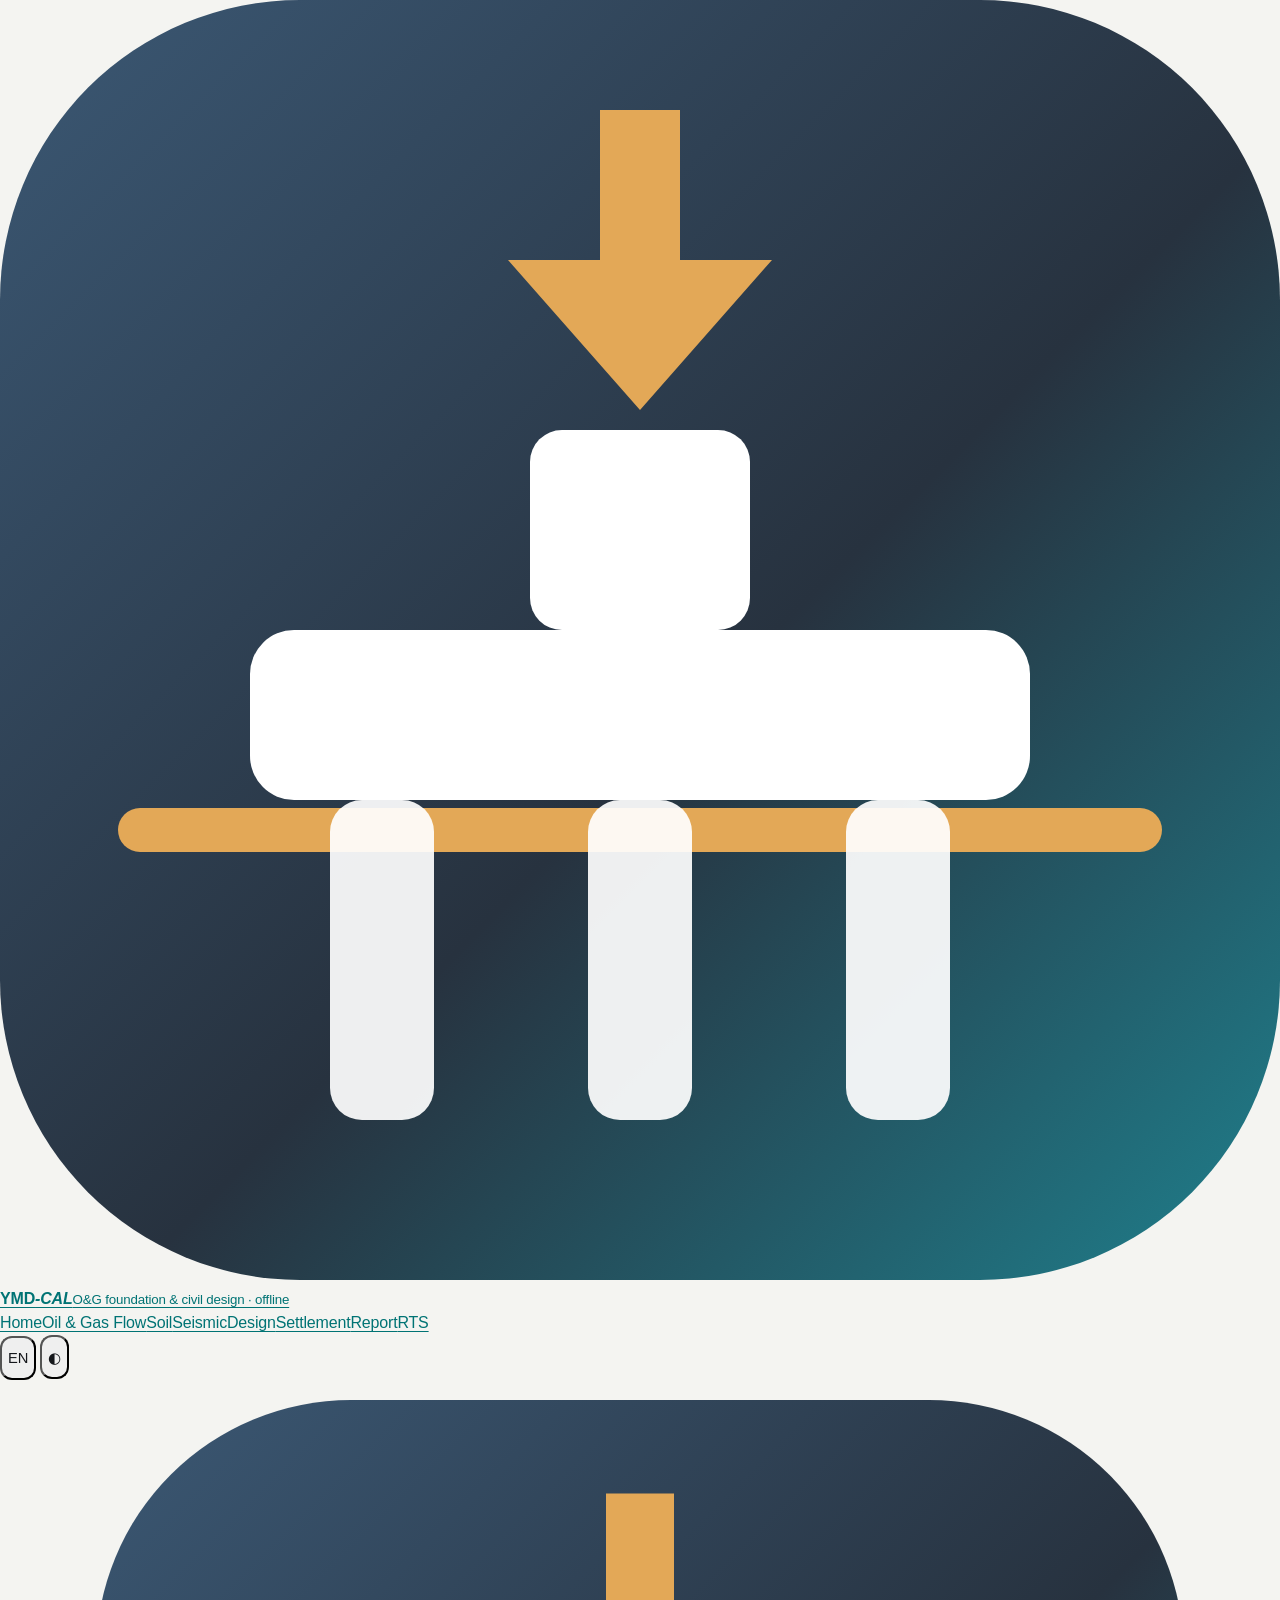
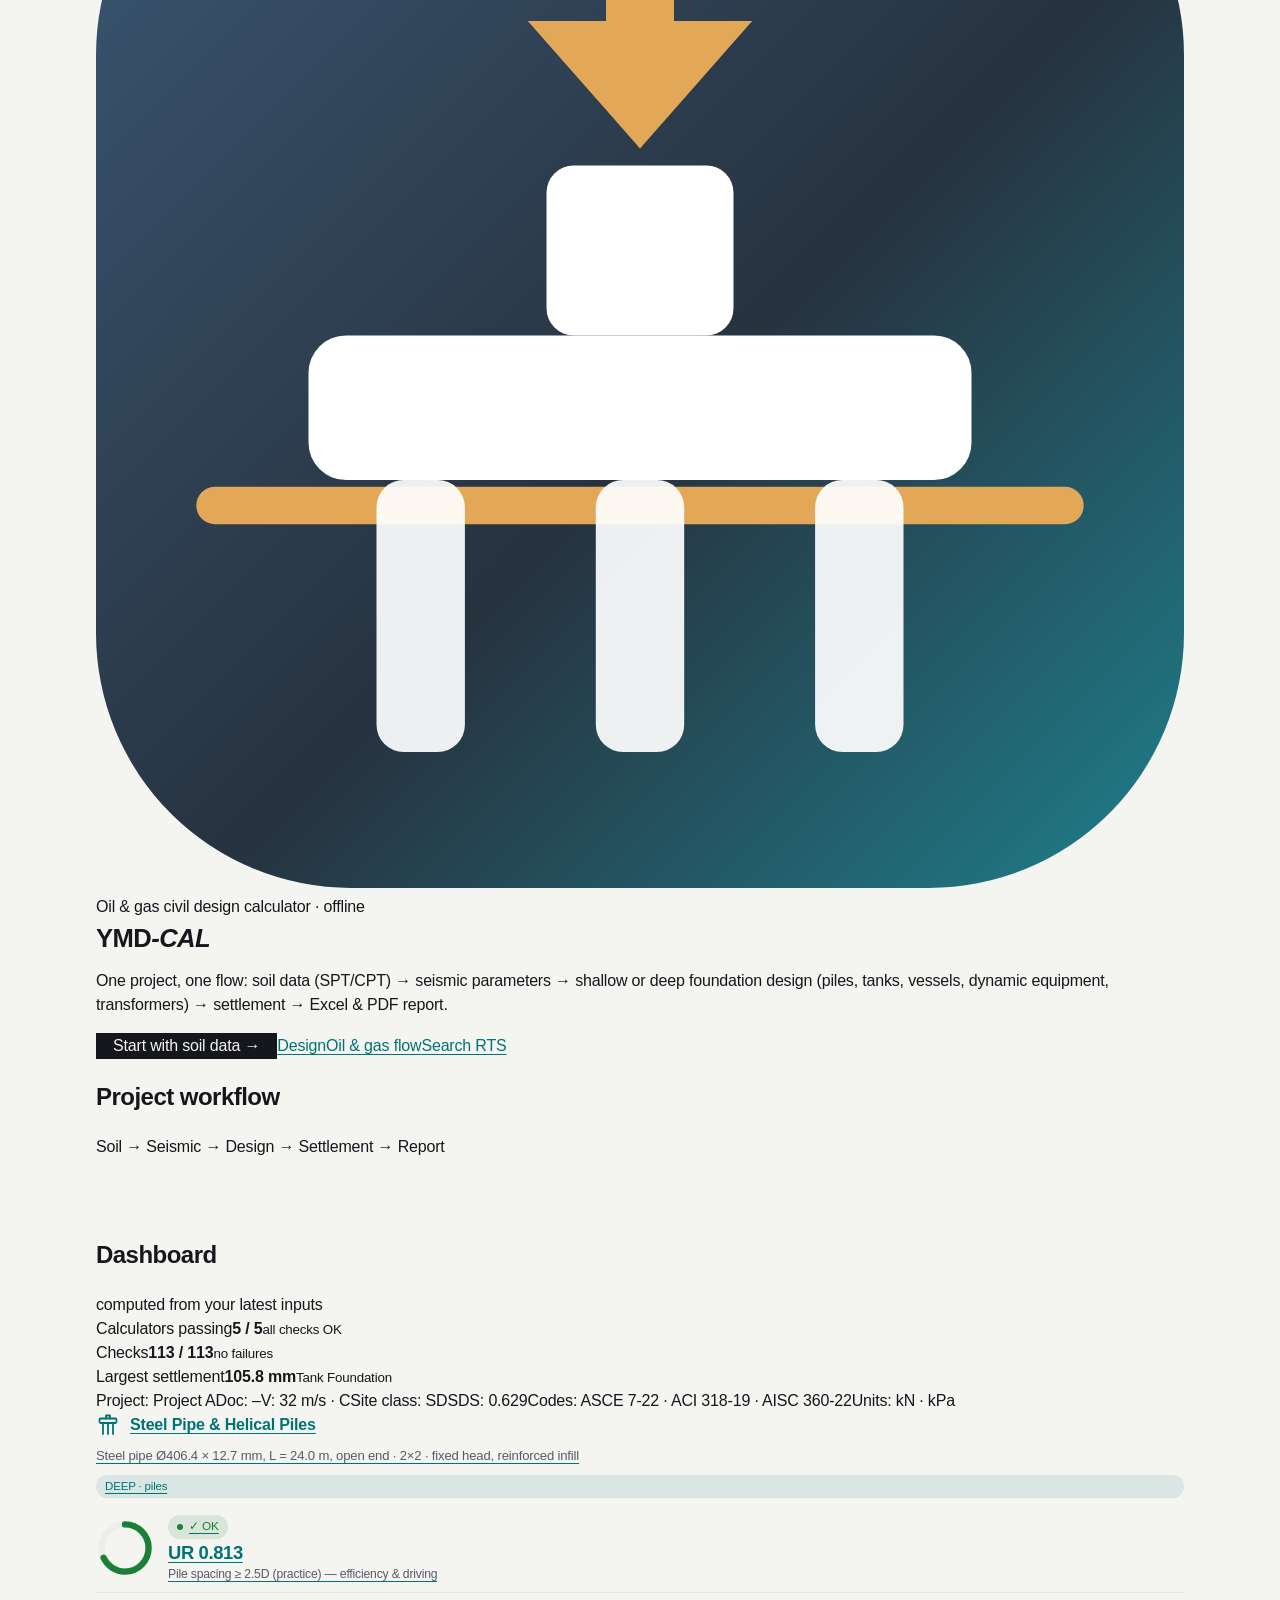
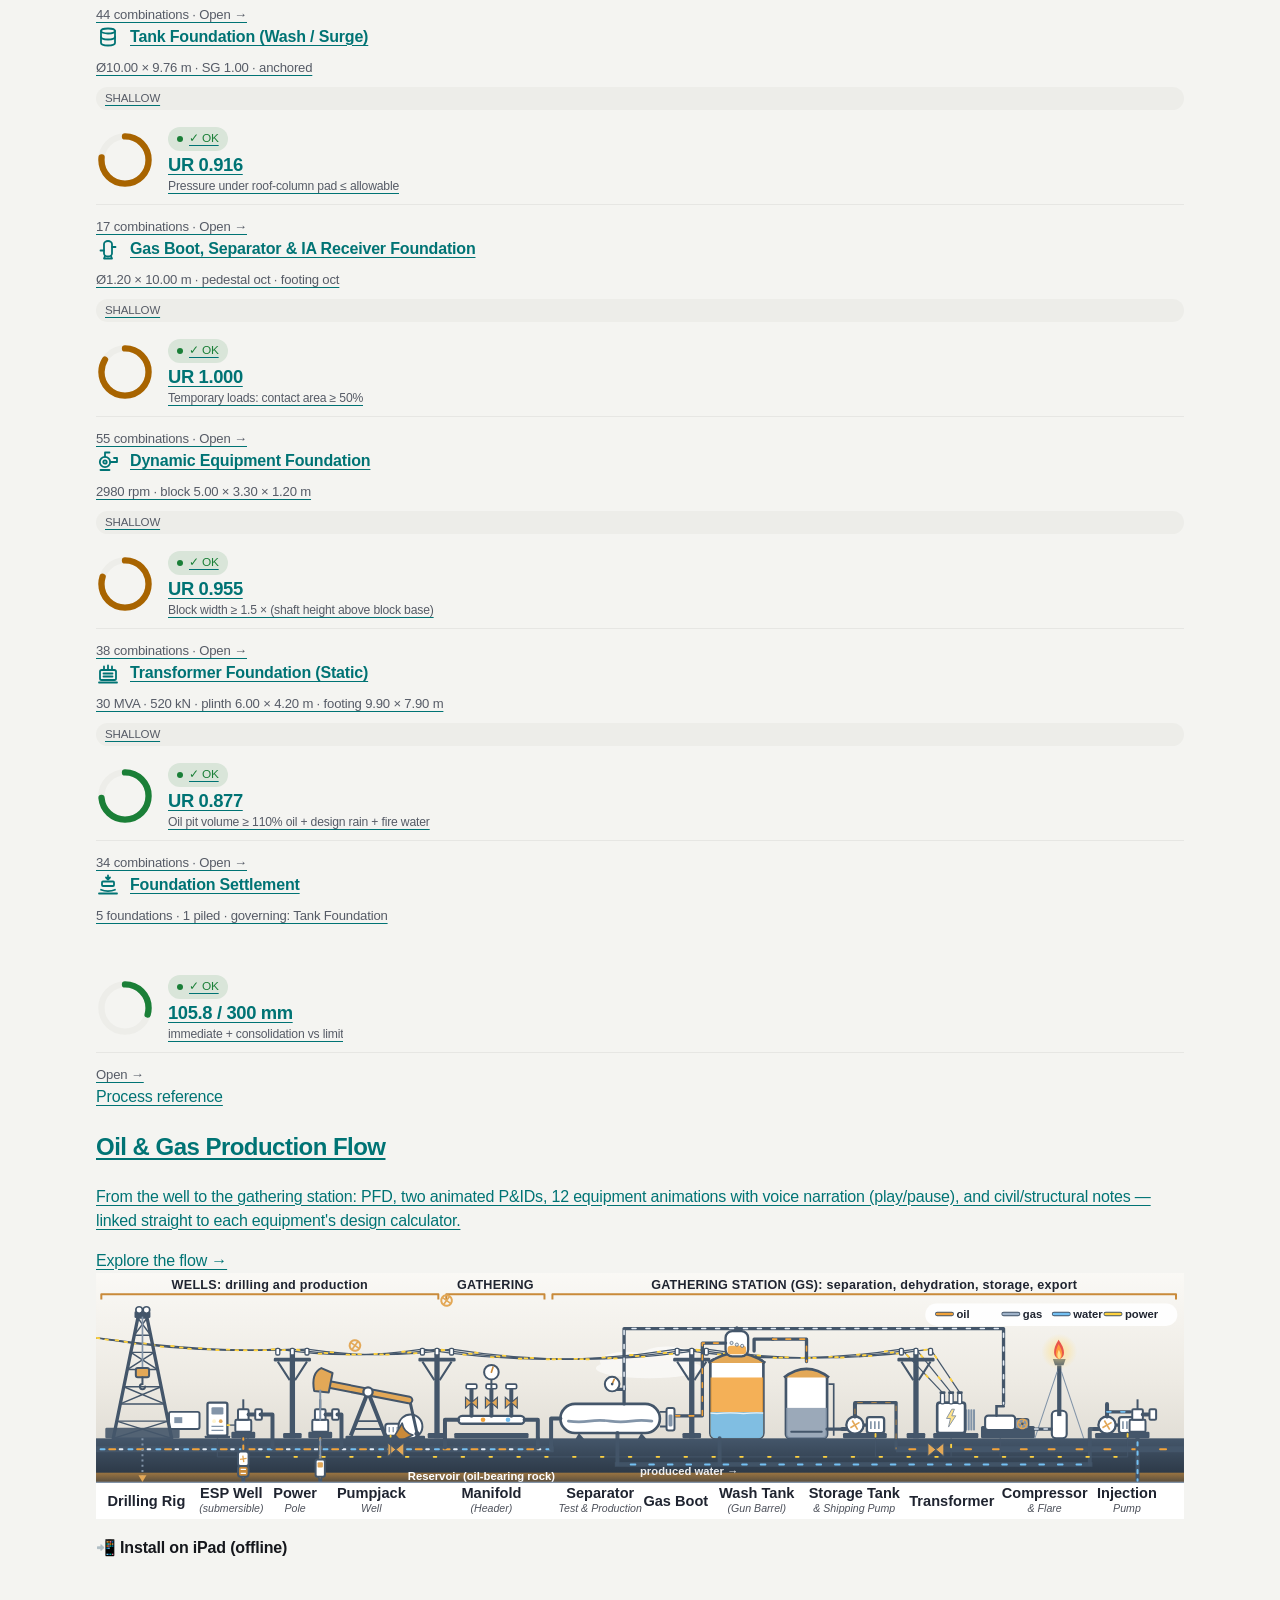
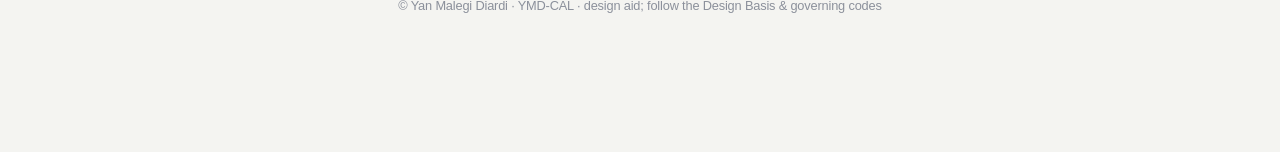
==== commit 4d6e363b: "Tambah tab RTS: pencarian Rokan Technical Standard di iPad - Impor dokumen RTS langsung di iPad (PDF" ====
--- a/index.html
+++ b/index.html
@@ -3,10 +3,9 @@
 <head>
 <meta charset="utf-8">
 <meta name="viewport" content="width=device-width, initial-scale=1, viewport-fit=cover">
-<meta name="color-scheme" content="light dark">
 <title>YMD-CAL</title>
 <meta name="description" content="YMD-CAL — kalkulator desain pondasi & sipil migas (tiang, tangki, vessel, peralatan dinamis, trafo, penurunan), berjalan offline di iPad.">
-<meta name="theme-color" content="#F4F4F1">
+<meta name="theme-color" content="#27323F">
 <meta name="apple-mobile-web-app-capable" content="yes">
 <meta name="mobile-web-app-capable" content="yes">
 <meta name="apple-mobile-web-app-title" content="YMD-CAL">
@@ -15,16 +14,16 @@
 <link rel="apple-touch-icon" href="icons/apple-touch-icon.png">
 <link rel="icon" type="image/svg+xml" href="icons/logo.svg">
 <link rel="icon" type="image/png" href="icons/icon-192.png">
-<script>try{var d=document.documentElement,g=function(k){return localStorage.getItem(k)},t=g("ymd.theme")||"auto";d.dataset.theme=t==="dark"||(t==="auto"&&matchMedia("(prefers-color-scheme: dark)").matches)?"dark":"light";d.dataset.accent=g("ymd.accent")||"teal";d.dataset.density=g("ymd.density")||"comfortable";if(g("ymd.motion")==="off")d.dataset.motion="off"}catch(e){}</script>
 <link rel="stylesheet" href="css/app.css">
 <link rel="stylesheet" href="css/flow.css">
 <link rel="stylesheet" href="css/desain.css">
 <link rel="stylesheet" href="css/home.css">
 <link rel="stylesheet" href="css/proyek.css">
+<link rel="stylesheet" href="css/rts.css">
 </head>
 <body>
-<header class="ui-top">
-  <a class="ui-brand" href="#/" aria-label="YMD-CAL">
+<header class="top">
+  <a class="brand" href="#/" aria-label="YMD-CAL">
     <span class="logo"><svg viewBox="0 0 64 64" aria-hidden="true">
   <defs>
     <linearGradient id="ymdcal-bg" x1="0" y1="0" x2="1" y2="1"><stop offset="0" stop-color="#3B5874"/><stop offset=".55" stop-color="#27323F"/><stop offset="1" stop-color="#1F808D"/></linearGradient>
@@ -39,18 +38,17 @@
     <rect x="29.4" y="40" width="5.2" height="16" rx="1.6" fill="#fff" opacity=".92"/>
     <rect x="42.3" y="40" width="5.2" height="16" rx="1.6" fill="#fff" opacity=".92"/>
   </g>
-</svg></span><span class="ui-word">YMD<i>-CAL</i></span>
+</svg></span><span class="bt"><b>YMD<i>-CAL</i></b><small id="sub"></small></span>
   </a>
-  <span id="crumb" class="ui-crumb"></span>
-  <div class="ui-top-r">
-    <span id="offline" class="ui-status" hidden><i></i><span></span></span>
-    <button id="btnSearch" class="ui-search" type="button"></button>
-    <button id="btnSet" class="ui-icb" type="button"></button>
+  <nav id="nav" class="nav" aria-label="Menu"></nav>
+  <div class="tools">
+    <span id="offline" class="chip" hidden></span>
+    <button id="btnLang" class="tb" type="button" aria-label="Bahasa / Language"></button>
+    <button id="btnTheme" class="tb" type="button" aria-label="Tema / Theme"></button>
   </div>
 </header>
 <main id="app" tabindex="-1"></main>
-<nav id="dock" class="ui-dock" aria-label="Menu"></nav>
-<div id="toasts" class="ui-toasts" role="status" aria-live="polite"></div>
+<div id="toast" class="toast" role="status" hidden></div>
 <noscript><p style="padding:24px">Aplikasi ini membutuhkan JavaScript.</p></noscript>
 <script type="module" src="js/app.js"></script>
 </body>
--- a/css/rts.css
+++ b/css/rts.css
@@ -0,0 +1,105 @@
+/* Tab RTS (Rokan Technical Standard): pencarian, hasil bersorot, parameter kunci, pustaka dokumen, panel pasal. Memakai token app.css & desain.css. */
+.rt-search { display: grid; grid-template-columns: minmax(0, 1fr); gap: 10px; padding-bottom: 4px; }
+.rt-q { display: flex; align-items: center; gap: 8px; padding: 6px 6px 6px 14px; border-radius: 16px; background: var(--field); border: 1px solid var(--line); transition: border-color .25s, box-shadow .25s; }
+.rt-q:focus-within { border-color: var(--accent); box-shadow: 0 0 0 3px var(--dz-glow); }
+.rt-q-ic .ico { width: 22px; height: 22px; color: var(--accent); }
+.rt-q input { flex: 1; min-width: 0; min-height: 44px; border: 0; background: transparent; color: var(--ink); font-size: 1.05rem; outline: none; -webkit-appearance: none; }
+.rt-docsel { width: auto !important; min-width: 0; max-width: 38%; min-height: 40px !important; font-size: .84rem !important; border-radius: 12px; }
+@media (max-width: 640px) { .rt-q { flex-wrap: wrap; } .rt-docsel { max-width: none; flex-basis: 100%; } }
+.rt-chips { display: flex; flex-wrap: wrap; gap: 6px; align-items: center; }
+.rt-chips-l { font-size: .74rem; color: var(--muted); font-weight: 700; margin-left: 4px; }
+.rt-chip { min-height: 36px; padding: 0 12px; border-radius: 999px; border: 1px solid var(--line); background: var(--card); color: var(--ink); font-size: .84rem; font-weight: 600; transition: transform .2s var(--dz-ease), border-color .2s; }
+.rt-chip:hover { transform: translateY(-1px); border-color: var(--accent); }
+.rt-chip.ghost { background: transparent; color: var(--muted); font-weight: 500; }
+
+.rt-res { display: grid; grid-template-columns: minmax(0, 1fr); gap: 10px; }
+.rt-res-h { display: flex; flex-wrap: wrap; align-items: baseline; gap: 8px; margin: 4px 2px 0; }
+.rt-res-h small { color: var(--muted); font-size: .76rem; }
+.rt-hit { cursor: pointer; padding: 12px 14px; border-radius: 16px; background: var(--card); border: 1px solid var(--line); box-shadow: 0 6px 18px rgba(var(--shadow), .08); transition: transform .25s var(--dz-ease), border-color .25s, opacity .55s var(--dz-ease); }
+.rt-hit:hover { transform: translateY(-2px); border-color: var(--accent); }
+.rt-hit-h { display: flex; align-items: center; gap: 8px; flex-wrap: wrap; }
+.rt-hit-h b { flex: 1; min-width: 180px; font-size: .95rem; line-height: 1.3; }
+.rt-hit-h small { color: var(--muted); font-size: .76rem; }
+.rt-parent { display: block; color: var(--muted); font-size: .74rem; margin-top: 2px; }
+.rt-badge { flex: none; font-size: .68rem; font-weight: 900; letter-spacing: .04em; padding: 3px 8px; border-radius: 8px; color: #fff; background: linear-gradient(135deg, var(--btn1), var(--btn2)); max-width: 220px; overflow: hidden; text-overflow: ellipsis; white-space: nowrap; }
+.rt-cov { font-size: .7rem; font-weight: 800; padding: 2px 7px; border-radius: 999px; background: var(--field); color: var(--muted); border: 1px solid var(--line); }
+.rt-cov.full { color: var(--dz-ok); border-color: var(--dz-ok); }
+.rt-snip { margin: 6px 0 0; font-size: .9rem; line-height: 1.55; color: var(--ink); overflow-wrap: anywhere; }
+mark.rt-hl { background: color-mix(in srgb, var(--gold, #E3A857) 38%, transparent); color: inherit; border-radius: 4px; padding: 0 2px; }
+mark.rt-val { background: color-mix(in srgb, var(--accent) 16%, transparent); color: var(--ink); font-weight: 800; border-radius: 6px; padding: 1px 5px; border-bottom: 2px solid var(--accent); }
+mark.rt-val[role=button] { cursor: pointer; }
+mark.rt-val[role=button]:hover { background: color-mix(in srgb, var(--accent) 30%, transparent); }
+.rt-ans { cursor: pointer; display: grid; gap: 4px; padding: 14px 16px; border-radius: 18px; border: 1px solid var(--accent); background: linear-gradient(135deg, color-mix(in srgb, var(--accent) 14%, var(--card)), var(--card)); box-shadow: 0 10px 26px rgba(var(--shadow), .14); }
+.rt-ans-k { font-size: .7rem; font-weight: 900; letter-spacing: .08em; text-transform: uppercase; color: var(--accent); }
+.rt-ans-tx { margin: 0; font-size: 1.05rem; line-height: 1.5; font-weight: 600; }
+.rt-ans small { color: var(--muted); font-size: .76rem; }
+.rt-empty { padding: 16px; border-radius: 16px; border: 1px dashed var(--accent); background: var(--field); }
+.rt-empty ol { margin: 8px 0 12px; padding-left: 1.3em; } .rt-empty li { margin: .25em 0; }
+
+/* tombol kecil */
+.rt-acts { display: flex; flex-wrap: wrap; gap: 8px; align-items: center; margin: 8px 0 4px; }
+.rt-btn { min-height: 40px; padding: 0 14px; border-radius: 12px; border: 1px solid var(--line); background: var(--field); color: var(--ink); font-size: .86rem; font-weight: 700; cursor: pointer; transition: transform .2s var(--dz-ease), border-color .2s; }
+.rt-btn:hover { transform: translateY(-1px); border-color: var(--accent); }
+.rt-btn.pri { color: #fff; border-color: transparent; background: linear-gradient(135deg, var(--btn1), var(--btn2)); }
+.rt-btn.danger, .rt-link.danger { color: var(--dz-bad); }
+.rt-link { min-height: 32px; padding: 0 4px; border: 0; background: none; color: var(--accent); font-size: .8rem; font-weight: 800; cursor: pointer; }
+.rt-use { color: var(--muted); font-size: .76rem; margin-left: auto; }
+
+/* parameter kunci */
+.rt-params { display: grid; grid-template-columns: repeat(auto-fill, minmax(min(300px, 100%), 1fr)); gap: 10px; }
+.rt-param { display: flex; flex-direction: column; gap: 6px; padding: 12px 14px; border-radius: 16px; background: var(--field); border: 1px solid var(--line); transition: border-color .3s, opacity .55s var(--dz-ease), transform .55s var(--dz-ease); }
+.rt-param.pinned { border-color: var(--dz-ok); background: linear-gradient(135deg, color-mix(in srgb, var(--dz-ok) 9%, var(--field)), var(--field)); }
+.rt-param-h { display: flex; align-items: center; gap: 8px; }
+.rt-param-h b { flex: 1; font-size: .92rem; }
+.rt-pinv { font-weight: 900; font-size: .9rem; padding: 3px 10px; border-radius: 999px; color: #fff; background: var(--dz-ok); max-width: 55%; overflow: hidden; text-overflow: ellipsis; white-space: nowrap; }
+.rt-src, .rt-none { color: var(--muted); font-size: .74rem; line-height: 1.35; }
+.rt-cand { padding: 8px 10px; border-radius: 12px; background: var(--card); border: 1px solid var(--line); }
+.rt-cand-tx { margin: 0 0 4px; font-size: .84rem; line-height: 1.5; overflow-wrap: anywhere; }
+.rt-cand small { display: block; color: var(--muted); font-size: .72rem; }
+.rt-param-a { display: flex; flex-wrap: wrap; gap: 2px 10px; margin-top: auto; }
+.rt-cmp tr.bad td { background: color-mix(in srgb, var(--dz-bad) 8%, transparent); }
+.rt-cmp td.r { text-align: right; white-space: nowrap; }
+.rt-st { font-weight: 900; white-space: nowrap; } .rt-st.uok { color: var(--dz-ok); } .rt-st.ubad { color: var(--dz-bad); } .rt-st.uwarn { color: var(--dz-warn); }
+.pj-kpi.bad { border-color: var(--dz-bad); } .pj-kpi.bad b { color: var(--dz-bad); }
+
+/* pustaka */
+.rt-drop { position: relative; display: flex; align-items: center; gap: 14px; padding: 16px; border-radius: 18px; border: 2px dashed var(--accent); background: color-mix(in srgb, var(--accent) 7%, var(--field)); cursor: pointer; transition: background .25s, transform .25s var(--dz-ease); }
+.rt-drop:hover { transform: translateY(-1px); background: color-mix(in srgb, var(--accent) 13%, var(--field)); }
+.rt-drop input { position: absolute; inset: 0; opacity: 0; cursor: pointer; width: 100%; }
+.rt-drop.busy { opacity: .7; pointer-events: none; }
+.rt-drop-ic { flex: none; width: 48px; height: 48px; display: grid; place-items: center; border-radius: 14px; color: #fff; background: linear-gradient(135deg, var(--btn1), var(--btn2)); }
+.rt-drop-ic .ico { width: 26px; height: 26px; }
+.rt-drop-tx { display: flex; flex-direction: column; gap: 2px; } .rt-drop-tx small { color: var(--muted); font-size: .8rem; line-height: 1.4; }
+.rt-prog { position: relative; margin: 8px 0; padding: 8px 12px; border-radius: 12px; background: var(--field); border: 1px solid var(--line); overflow: hidden; font-size: .8rem; }
+.rt-prog i { position: absolute; left: 0; top: 0; bottom: 0; width: 0; background: color-mix(in srgb, var(--accent) 22%, transparent); transition: width .3s; }
+.rt-prog span { position: relative; overflow-wrap: anywhere; }
+.rt-docs { display: grid; grid-template-columns: minmax(0, 1fr); gap: 8px; margin-top: 8px; }
+.rt-doc { border-radius: 14px; border: 1px solid var(--line); background: var(--field); padding: 0 12px; }
+.rt-doc > summary { display: flex; align-items: center; gap: 10px; min-height: 56px; list-style: none; }
+.rt-doc > summary::-webkit-details-marker { display: none; }
+.rt-doc-tx { display: flex; flex-direction: column; min-width: 0; }
+.rt-doc-tx b { font-size: .9rem; } .rt-doc-tx span { font-size: .84rem; font-weight: 500; overflow: hidden; text-overflow: ellipsis; white-space: nowrap; } .rt-doc-tx small { color: var(--muted); font-weight: 500; font-size: .72rem; }
+.rt-toc { list-style: none; margin: 4px 0 12px; padding: 0; max-height: 320px; overflow: auto; -webkit-overflow-scrolling: touch; border-radius: 12px; border: 1px solid var(--line); background: var(--card); }
+.rt-toc-a { display: flex; align-items: baseline; gap: 10px; width: 100%; min-height: 40px; padding: 6px 12px; border: 0; border-bottom: 1px solid var(--line); background: none; color: var(--ink); text-align: left; font-size: .84rem; cursor: pointer; }
+.rt-toc-a:hover { background: var(--field); }
+.rt-toc-a b { flex: none; min-width: 48px; color: var(--accent); } .rt-toc-a span { flex: 1; } .rt-toc-a small { color: var(--muted); font-size: .72rem; white-space: nowrap; }
+
+/* panel pasal / pilih parameter */
+.rt-lock, .rt-lock body { overflow: hidden; }
+.rt-sheet { position: fixed; inset: 0; z-index: 60; display: flex; align-items: flex-end; justify-content: center; background: rgba(10,16,24,.45); -webkit-backdrop-filter: blur(4px); backdrop-filter: blur(4px); animation: rt-fade .25s ease; padding: 0 0 env(safe-area-inset-bottom); }
+.rt-sheet[hidden] { display: none; }
+.rt-pan { width: min(860px, 100%); max-height: 88vh; display: flex; flex-direction: column; gap: 8px; padding: 16px 18px 18px; border-radius: 24px 24px 0 0; background: var(--cardsolid); color: var(--ink); box-shadow: 0 -18px 46px rgba(0,0,0,.3); animation: rt-up .35s var(--dz-ease); }
+.rt-pan.sm { width: min(560px, 100%); }
+@media (min-width: 900px) { .rt-sheet { align-items: center; } .rt-pan { border-radius: 24px; } }
+.rt-pan-h { display: flex; gap: 10px; align-items: flex-start; }
+.rt-pan-h > div { flex: 1; display: flex; flex-direction: column; gap: 2px; min-width: 0; }
+.rt-pan-h b { font-size: 1.1rem; line-height: 1.3; } .rt-pan-h small { color: var(--muted); font-size: .76rem; overflow-wrap: anywhere; }
+.rt-x { flex: none; width: 44px; height: 44px; border-radius: 50%; border: 1px solid var(--line); background: var(--field); color: var(--ink); font-size: 1rem; cursor: pointer; }
+.rt-pan-b { overflow: auto; -webkit-overflow-scrolling: touch; padding: 4px 2px; border-top: 1px solid var(--line); border-bottom: 1px solid var(--line); }
+.rt-para { margin: .5em 0; font-size: .95rem; line-height: 1.6; white-space: pre-line; overflow-wrap: anywhere; }
+.rt-pick { display: grid; gap: 6px; overflow: auto; }
+.rt-pick-b { display: flex; flex-direction: column; align-items: flex-start; gap: 2px; min-height: 52px; padding: 8px 12px; border-radius: 14px; border: 1px solid var(--line); background: var(--field); color: var(--ink); text-align: left; cursor: pointer; }
+.rt-pick-b:hover { border-color: var(--accent); } .rt-pick-b small { color: var(--muted); font-size: .74rem; }
+@keyframes rt-fade { from { opacity: 0; } }
+@keyframes rt-up { from { transform: translateY(40px); opacity: 0; } }
+@media print { .rt-sheet, .rt-drop, .rt-q, .rt-chips { display: none !important; } }
